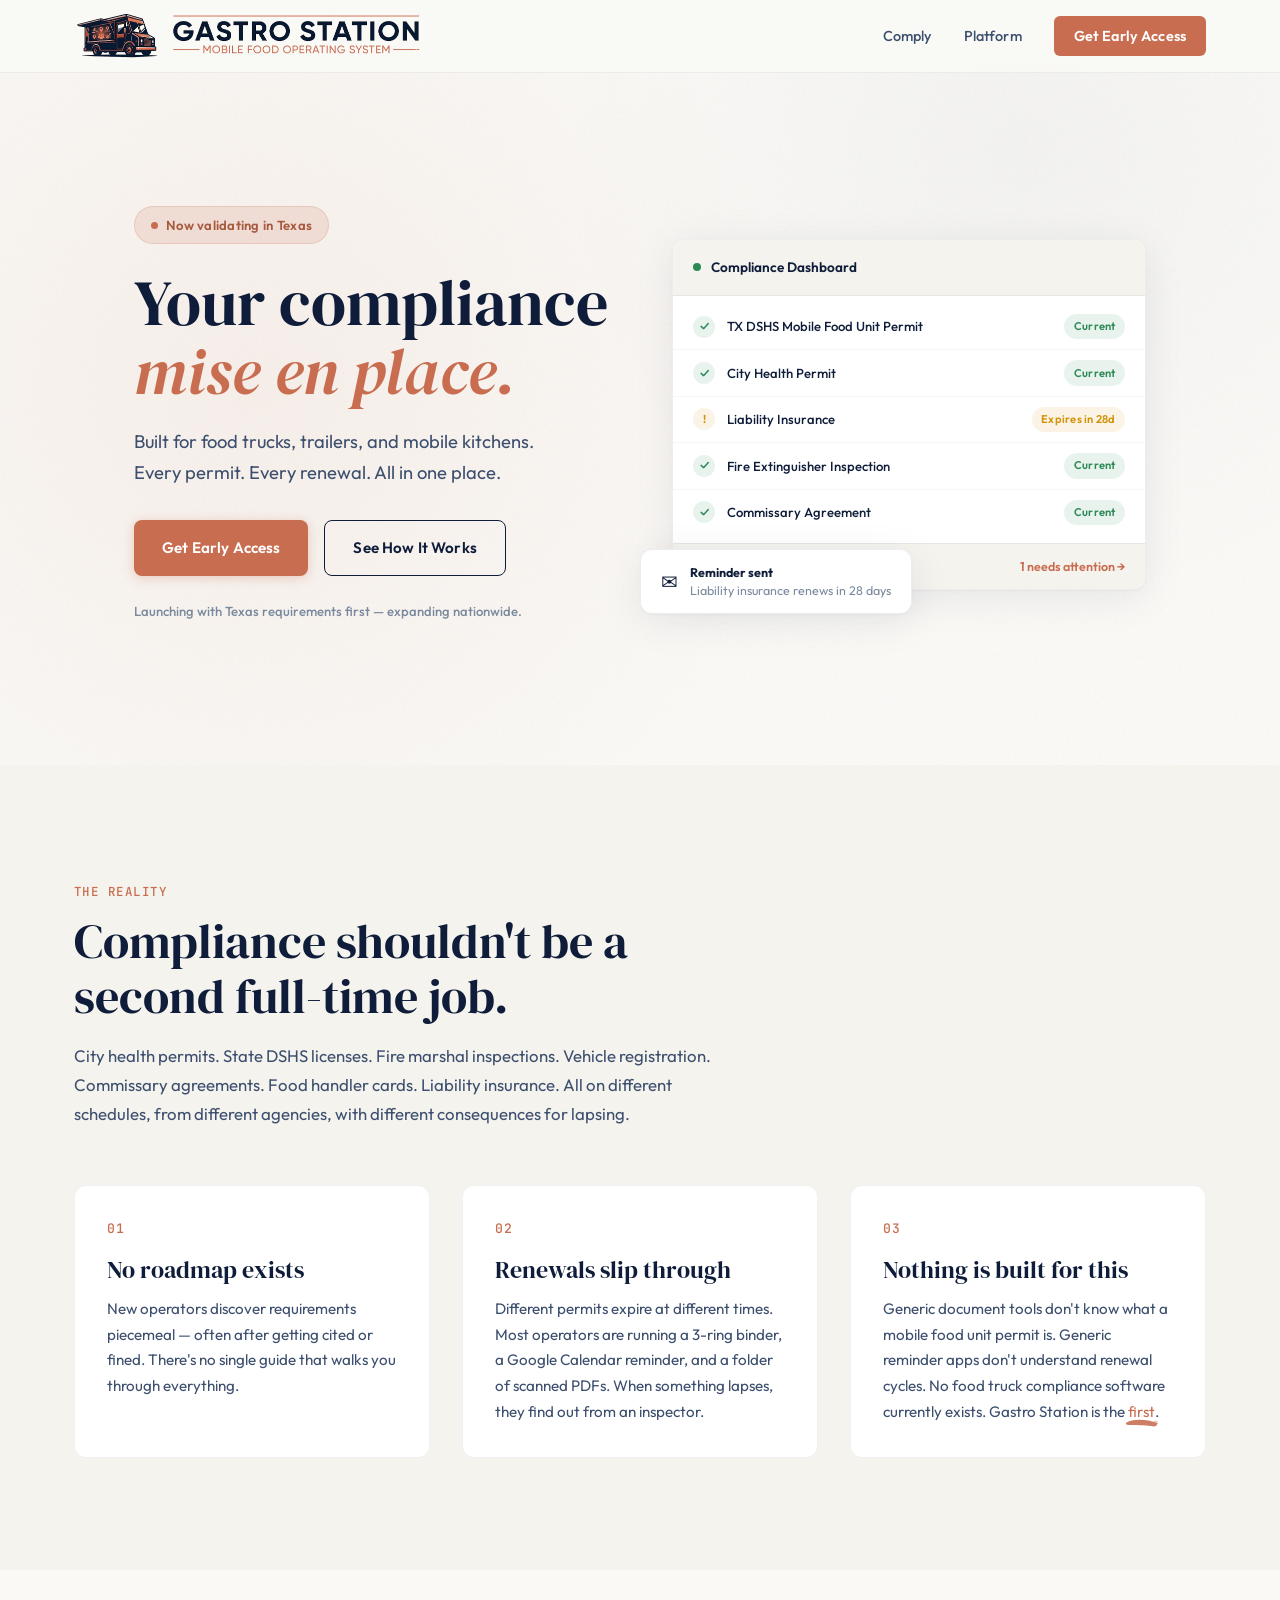
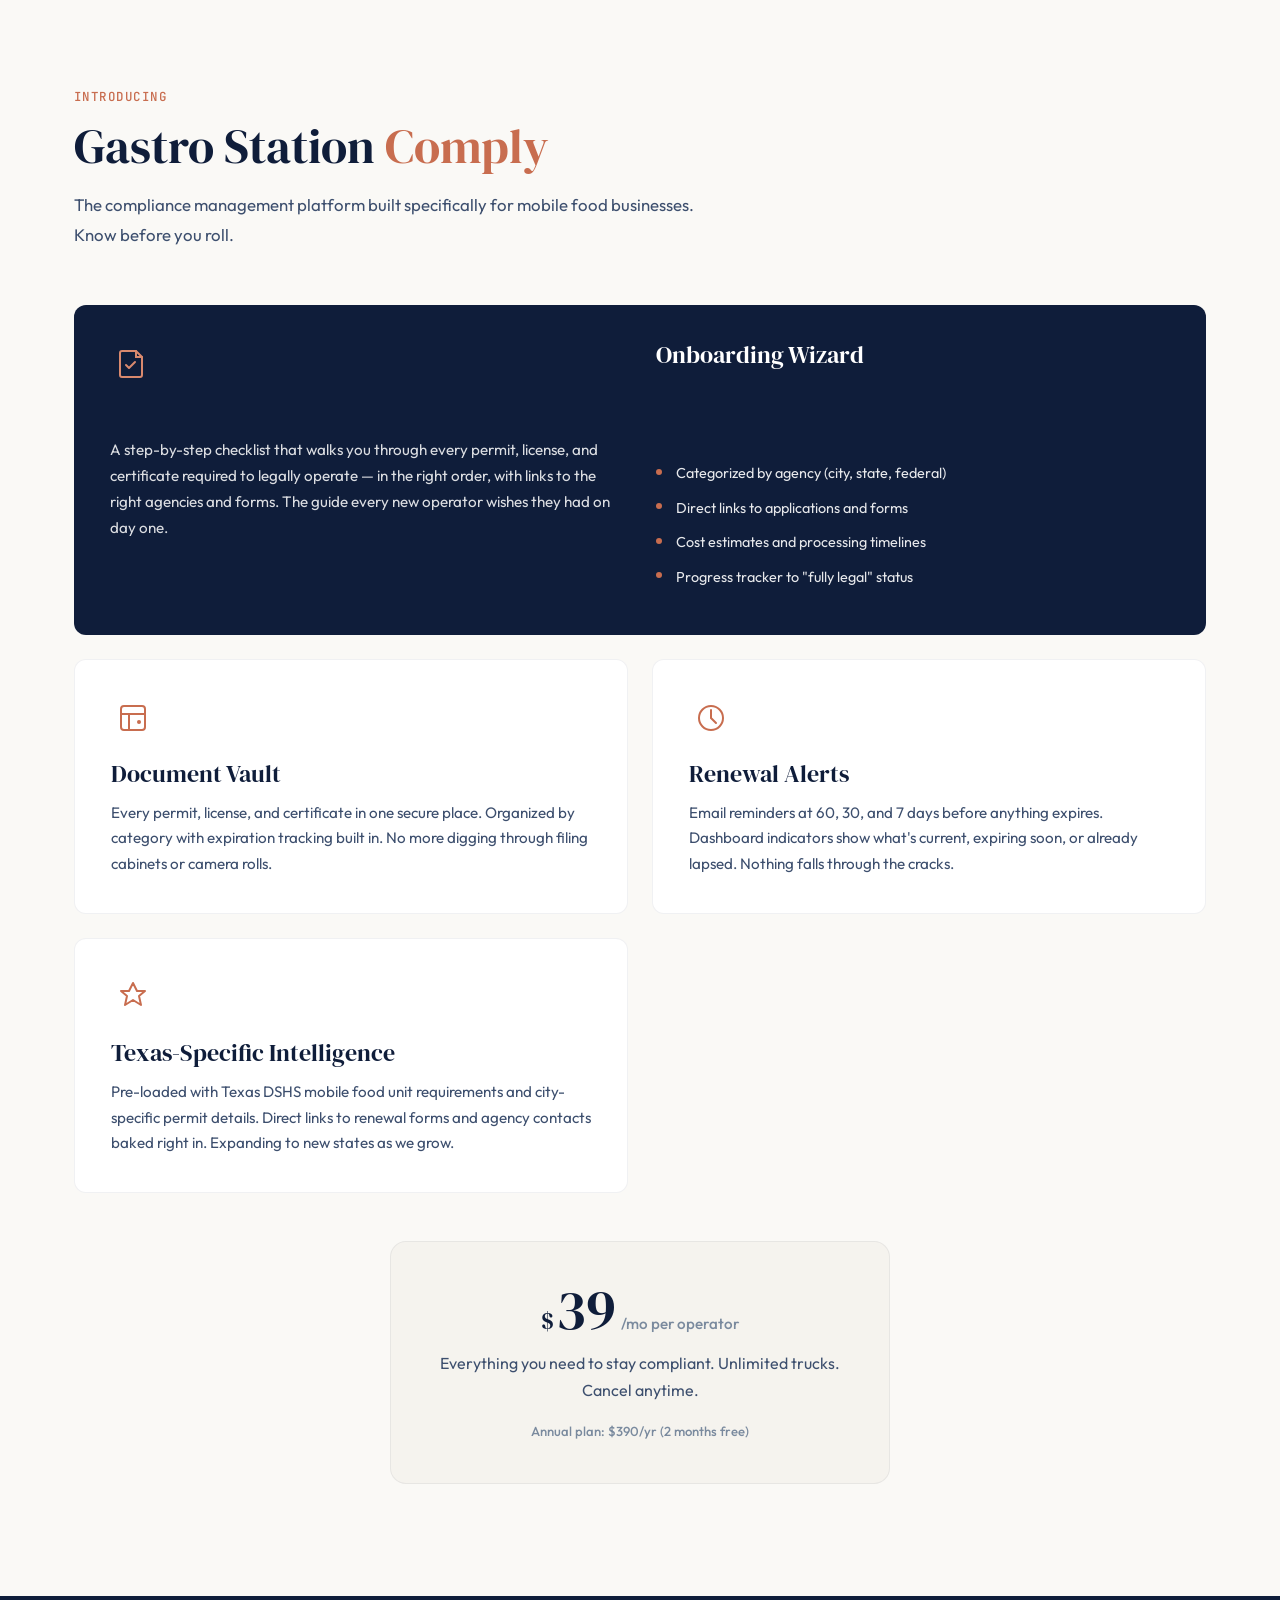
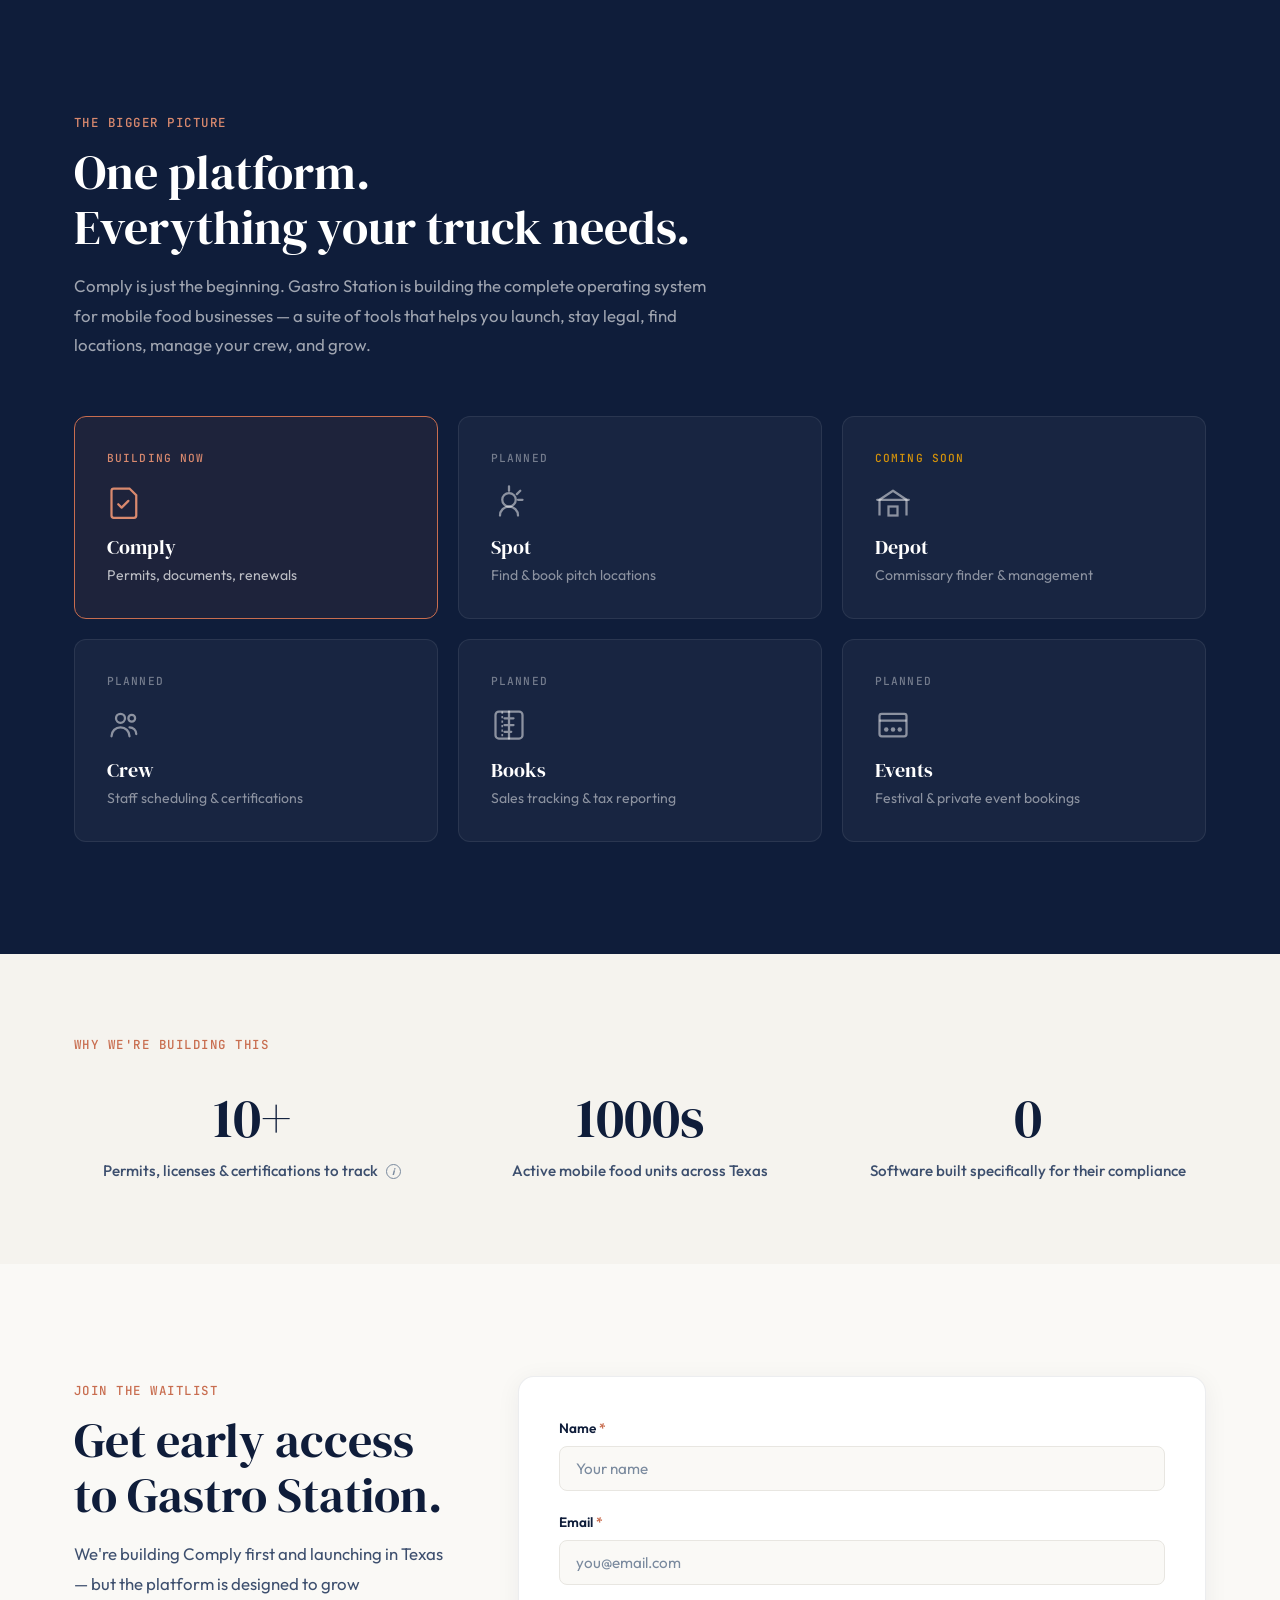
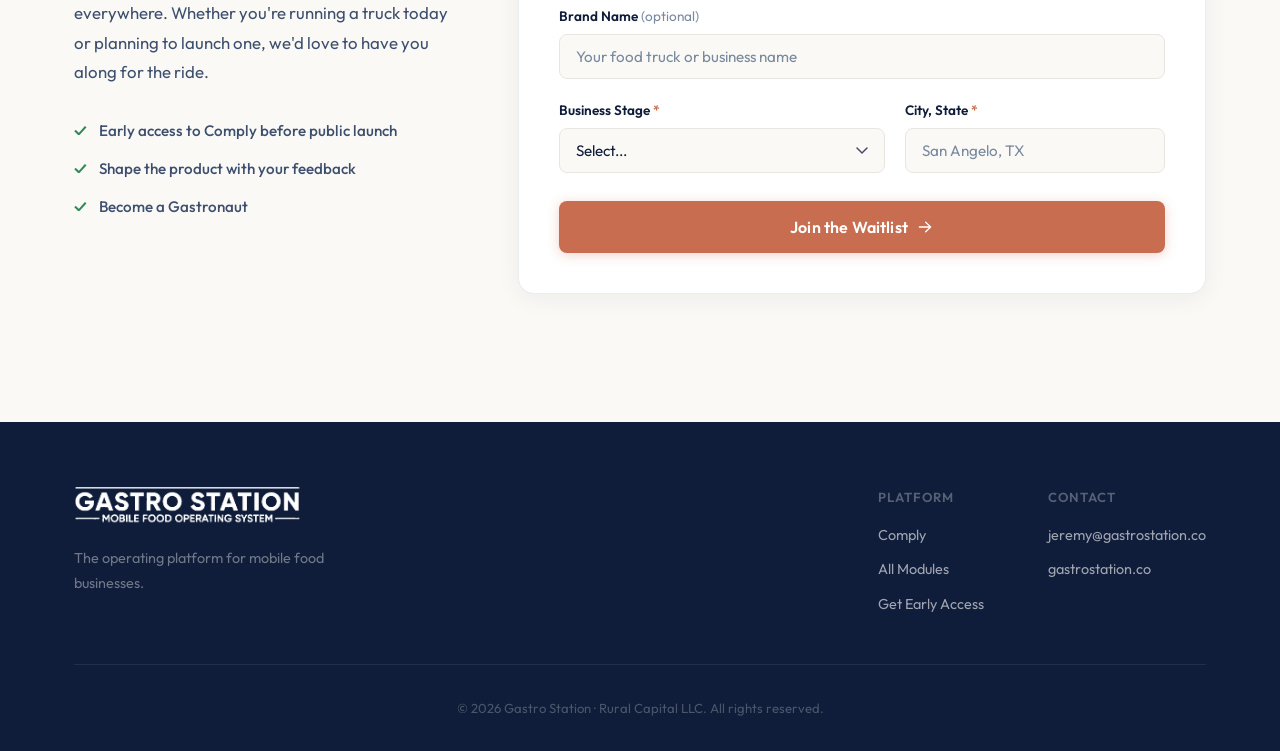
==== index.html @ 2102878a "content: Fire Extinguisher Cert → Fire Extinguisher Inspection Co-Authored-By: Claude Sonnet 4.6 <no" ====
<!DOCTYPE html>
<html lang="en">
<head>
    <meta charset="UTF-8">
    <meta name="viewport" content="width=device-width, initial-scale=1.0">

    <!-- SEO Meta Tags -->
    <title>Gastro Station — The Operating Platform for Mobile Food Businesses</title>
    <meta name="description" content="Permits, renewals, documents — all in one place. Gastro Station Comply is the compliance management platform built specifically for food trucks, trailers, and mobile kitchens. Launching in Texas.">
    <meta name="keywords" content="food truck permits, food truck compliance, mobile food unit permits, Texas food truck license, food truck business, food trailer permits, DSHS mobile food unit, food truck startup, food truck management software, commissary compliance, food truck renewal reminders, mobile food vendor, hot dog cart permits, food truck Texas, how to start a food truck in Texas, food truck permit checklist, mobile food vendor license, food truck insurance requirements, Texas DSHS food truck inspection, food truck business plan">
    <meta name="author" content="Gastro Station / Rural Capital LLC">
    <meta name="robots" content="index, follow">
    <link rel="canonical" href="https://gastrostation.co">

    <!-- Open Graph Tags -->
    <meta property="og:title" content="Gastro Station — The Operating Platform for Mobile Food Businesses">
    <meta property="og:description" content="Your compliance mise en place. Built for food trucks, trailers, and mobile kitchens. Every permit, every renewal, all in one place.">
    <meta property="og:type" content="website">
    <meta property="og:url" content="https://gastrostation.co">
    <meta property="og:image" content="https://gastrostation.co/images/og-image.png">
    <meta property="og:site_name" content="Gastro Station">
    <meta property="og:image:width" content="1200">
    <meta property="og:image:height" content="630">

    <!-- Twitter Card Tags -->
    <meta name="twitter:card" content="summary_large_image">
    <meta name="twitter:title" content="Gastro Station — The Operating Platform for Mobile Food Businesses">
    <meta name="twitter:description" content="Your compliance mise en place. Built for food trucks, trailers, and mobile kitchens.">
    <meta name="twitter:image" content="https://gastrostation.co/images/og-image.png">

    <!-- Favicon -->
    <link rel="icon" type="image/svg+xml" href="favicon.svg">

    <!-- Fonts -->
    <link rel="preconnect" href="https://fonts.googleapis.com">
    <link rel="preconnect" href="https://fonts.gstatic.com" crossorigin>
    <link href="https://fonts.googleapis.com/css2?family=DM+Serif+Display:ital@0;1&family=Outfit:wght@300;400;500;600;700&family=JetBrains+Mono:wght@400;500&display=swap" rel="stylesheet">

    <!-- Stylesheet -->
    <link rel="stylesheet" href="css/style.css">

    <!-- Structured Data -->
    <script type="application/ld+json">
    {
        "@context": "https://schema.org",
        "@type": "SoftwareApplication",
        "name": "Gastro Station Comply",
        "applicationCategory": "BusinessApplication",
        "operatingSystem": "Web",
        "description": "Compliance management platform for mobile food businesses. Track permits, store documents, get renewal reminders.",
        "url": "https://gastrostation.co",
        "author": {
            "@type": "Organization",
            "name": "Rural Capital LLC",
            "url": "https://gastrostation.co"
        },
        "offers": {
            "@type": "Offer",
            "price": "39",
            "priceCurrency": "USD",
            "priceValidUntil": "2027-01-01"
        }
    }
    </script>
</head>
<body>

    <!-- Navigation -->
    <nav class="nav" id="nav">
        <div class="container nav-container">
            <a href="#" class="nav-logo" aria-label="Gastro Station Home">
                <img src="images/logo.png" alt="Gastro Station" class="nav-logo-img">
            </a>
            <div class="nav-links">
                <a href="#comply" class="nav-link">Comply</a>
                <a href="#platform" class="nav-link">Platform</a>
                <a href="#signup" class="nav-link nav-cta">Get Early Access</a>
            </div>
            <button class="nav-toggle" aria-label="Toggle navigation" aria-expanded="false">
                <span></span>
                <span></span>
                <span></span>
            </button>
        </div>
    </nav>

    <!-- Mobile Nav Overlay -->
    <div class="mobile-nav" id="mobile-nav" role="navigation" aria-label="Mobile navigation">
        <a href="#comply" class="mobile-nav-link">Comply</a>
        <a href="#platform" class="mobile-nav-link">Platform</a>
        <a href="#signup" class="mobile-nav-link nav-cta">Get Early Access</a>
    </div>

    <!-- Hero Section -->
    <section id="hero" class="hero">
        <div class="hero-bg-pattern"></div>
        <div class="container">
            <div class="hero-content">
                <div class="hero-badge">
                    <span class="badge-dot"></span>
                    Now validating in Texas
                </div>
                <h1 class="hero-headline">
                    Your compliance<br>
                    <em>mise en place.</em>
                </h1>
                <p class="hero-sub">
                    Built for food trucks, trailers, and mobile kitchens.<br class="hide-mobile">
                    Every permit. Every renewal. All in one place.
                </p>
                <div class="hero-actions">
                    <a href="#signup" class="btn btn-primary">Get Early Access</a>
                    <a href="#comply" class="btn btn-ghost">See How It Works</a>
                </div>
                <p class="hero-note">Launching with Texas requirements first — expanding nationwide.</p>
            </div>
            <div class="hero-visual">
                <div class="hero-card hero-card-main">
                    <div class="card-header">
                        <div class="card-status card-status-good"></div>
                        <span>Compliance Dashboard</span>
                    </div>
                    <div class="card-items">
                        <div class="card-item">
                            <span class="item-check">&#10003;</span>
                            <span class="item-label">TX DSHS Mobile Food Unit Permit</span>
                            <span class="item-badge item-current">Current</span>
                        </div>
                        <div class="card-item">
                            <span class="item-check">&#10003;</span>
                            <span class="item-label">City Health Permit</span>
                            <span class="item-badge item-current">Current</span>
                        </div>
                        <div class="card-item">
                            <span class="item-check warning-icon">!</span>
                            <span class="item-label">Liability Insurance</span>
                            <span class="item-badge item-expiring">Expires in 28d</span>
                        </div>
                        <div class="card-item">
                            <span class="item-check">&#10003;</span>
                            <span class="item-label">Fire Extinguisher Inspection</span>
                            <span class="item-badge item-current">Current</span>
                        </div>
                        <div class="card-item">
                            <span class="item-check">&#10003;</span>
                            <span class="item-label">Commissary Agreement</span>
                            <span class="item-badge item-current">Current</span>
                        </div>
                    </div>
                    <div class="card-footer">
                        <span class="card-score">4/5 current</span>
                        <span class="card-action">1 needs attention &rarr;</span>
                    </div>
                </div>
                <div class="hero-card hero-card-alert">
                    <div class="alert-icon">&#9993;</div>
                    <div class="alert-content">
                        <strong>Reminder sent</strong>
                        <span>Liability insurance renews in 28 days</span>
                    </div>
                </div>
            </div>
        </div>
    </section>

    <!-- Problem Section -->
    <section id="problem" class="section problem-section">
        <div class="container">
            <div class="section-intro">
                <span class="section-label">The reality</span>
                <h2 class="section-title">Compliance shouldn't be a<br>second full-time job.</h2>
                <p class="section-desc">City health permits. State DSHS licenses. Fire marshal inspections. Vehicle registration. Commissary agreements. Food handler cards. Liability insurance. All on different schedules, from different agencies, with different consequences for lapsing.</p>
            </div>
            <div class="problem-grid">
                <div class="problem-card">
                    <div class="problem-number">01</div>
                    <h3>No roadmap exists</h3>
                    <p>New operators discover requirements piecemeal — often after getting cited or fined. There's no single guide that walks you through everything.</p>
                </div>
                <div class="problem-card">
                    <div class="problem-number">02</div>
                    <h3>Renewals slip through</h3>
                    <p>Different permits expire at different times. Most operators are running a 3-ring binder, a Google Calendar reminder, and a folder of scanned PDFs. When something lapses, they find out from an inspector.</p>
                </div>
                <div class="problem-card">
                    <div class="problem-number">03</div>
                    <h3>Nothing is built for this</h3>
                    <p>Generic document tools don't know what a mobile food unit permit is. Generic reminder apps don't understand renewal cycles. No food truck compliance software currently exists. Gastro Station is the <span class="text-brush-first">first</span>.</p>
                </div>
            </div>
        </div>
    </section>

    <!-- Comply Module Section -->
    <section id="comply" class="section comply-section">
        <div class="container">
            <div class="section-intro">
                <span class="section-label">Introducing</span>
                <h2 class="section-title">
                    Gastro Station <span class="accent">Comply</span>
                </h2>
                <p class="section-desc">The compliance management platform built specifically for mobile food businesses. Know before you roll.</p>
            </div>

            <div class="features-grid">
                <div class="feature-card feature-card-large">
                    <div class="feature-icon">
                        <svg viewBox="0 0 32 32" fill="none"><path d="M6 4h14l6 6v18a2 2 0 01-2 2H6a2 2 0 01-2-2V6a2 2 0 012-2z" stroke="currentColor" stroke-width="2"/><path d="M10 18l3 3 6-6" stroke="currentColor" stroke-width="2" stroke-linecap="round" stroke-linejoin="round"/><path d="M20 4v6h6" stroke="currentColor" stroke-width="2" stroke-linecap="round"/></svg>
                    </div>
                    <h3>Onboarding Wizard</h3>
                    <p>A step-by-step checklist that walks you through every permit, license, and certificate required to legally operate — in the right order, with links to the right agencies and forms. The guide every new operator wishes they had on day one.</p>
                    <ul class="feature-list">
                        <li>Categorized by agency (city, state, federal)</li>
                        <li>Direct links to applications and forms</li>
                        <li>Cost estimates and processing timelines</li>
                        <li>Progress tracker to "fully legal" status</li>
                    </ul>
                </div>

                <div class="feature-card">
                    <div class="feature-icon">
                        <svg viewBox="0 0 32 32" fill="none"><rect x="4" y="4" width="24" height="24" rx="3" stroke="currentColor" stroke-width="2"/><path d="M4 12h24M12 12v16" stroke="currentColor" stroke-width="2"/><circle cx="22" cy="20" r="2" fill="currentColor"/></svg>
                    </div>
                    <h3>Document Vault</h3>
                    <p>Every permit, license, and certificate in one secure place. Organized by category with expiration tracking built in. No more digging through filing cabinets or camera rolls.</p>
                </div>

                <div class="feature-card">
                    <div class="feature-icon">
                        <svg viewBox="0 0 32 32" fill="none"><circle cx="16" cy="16" r="12" stroke="currentColor" stroke-width="2"/><path d="M16 8v8l5 5" stroke="currentColor" stroke-width="2" stroke-linecap="round"/></svg>
                    </div>
                    <h3>Renewal Alerts</h3>
                    <p>Email reminders at 60, 30, and 7 days before anything expires. Dashboard indicators show what's current, expiring soon, or already lapsed. Nothing falls through the cracks.</p>
                </div>

                <div class="feature-card">
                    <div class="feature-icon">
                        <svg viewBox="0 0 32 32" fill="none"><path d="M16 2l4 8h8l-6 5 2 9-8-5-8 5 2-9-6-5h8z" stroke="currentColor" stroke-width="2" stroke-linejoin="round"/></svg>
                    </div>
                    <h3>Texas-Specific Intelligence</h3>
                    <p>Pre-loaded with Texas DSHS mobile food unit requirements and city-specific permit details. Direct links to renewal forms and agency contacts baked right in. Expanding to new states as we grow.</p>
                </div>
            </div>

            <!-- Pricing Teaser -->
            <div class="pricing-teaser">
                <div class="pricing-card">
                    <div class="pricing-amount">
                        <span class="pricing-dollar">$</span>
                        <span class="pricing-number">39</span>
                        <span class="pricing-period">/mo per operator</span>
                    </div>
                    <p class="pricing-desc">Everything you need to stay compliant. Unlimited trucks. Cancel anytime.</p>
                    <div class="pricing-details">
                        <span>Annual plan: $390/yr (2 months free)</span>
                    </div>
                </div>
            </div>
        </div>
    </section>

    <!-- Platform Vision Section -->
    <section id="platform" class="section platform-section">
        <div class="container">
            <div class="section-intro">
                <span class="section-label">The bigger picture</span>
                <h2 class="section-title">One platform.<br>Everything your truck needs.</h2>
                <p class="section-desc">Comply is just the beginning. Gastro Station is building the complete operating system for mobile food businesses — a suite of tools that helps you launch, stay legal, find locations, manage your crew, and grow.</p>
            </div>

            <div class="modules-grid">
                <div class="module-card module-active">
                    <div class="module-status">Building Now</div>
                    <div class="module-icon">
                        <svg viewBox="0 0 32 32" fill="none"><path d="M6 4h14l6 6v18a2 2 0 01-2 2H6a2 2 0 01-2-2V6a2 2 0 012-2z" stroke="currentColor" stroke-width="2"/><path d="M10 18l3 3 6-6" stroke="currentColor" stroke-width="2" stroke-linecap="round" stroke-linejoin="round"/></svg>
                    </div>
                    <h3>Comply</h3>
                    <p>Permits, documents, renewals</p>
                </div>
                <div class="module-card module-future">
                    <div class="module-status">Planned</div>
                    <div class="module-icon">
                        <svg viewBox="0 0 32 32" fill="none"><circle cx="16" cy="14" r="6" stroke="currentColor" stroke-width="2"/><path d="M8 28c0-4.4 3.6-8 8-8s8 3.6 8 8" stroke="currentColor" stroke-width="2" stroke-linecap="round"/><path d="M16 2v4M26 6l-3 3M28 14h-4" stroke="currentColor" stroke-width="2" stroke-linecap="round"/></svg>
                    </div>
                    <h3>Spot</h3>
                    <p>Find & book pitch locations</p>
                </div>
                <div class="module-card module-future">
                    <div class="module-status" data-status="coming-soon">Coming Soon</div>
                    <div class="module-icon">
                        <svg viewBox="0 0 32 32" fill="none"><path d="M4 28V14l12-8 12 8v14" stroke="currentColor" stroke-width="2" stroke-linejoin="round"/><rect x="12" y="20" width="8" height="8" stroke="currentColor" stroke-width="2"/><path d="M2 14h28" stroke="currentColor" stroke-width="2" stroke-linecap="round"/></svg>
                    </div>
                    <h3>Depot</h3>
                    <p>Commissary finder & management</p>
                </div>
                <div class="module-card module-future">
                    <div class="module-status">Planned</div>
                    <div class="module-icon">
                        <svg viewBox="0 0 32 32" fill="none"><circle cx="12" cy="10" r="4" stroke="currentColor" stroke-width="2"/><circle cx="22" cy="10" r="3" stroke="currentColor" stroke-width="2"/><path d="M4 26c0-4.4 3.6-8 8-8s8 3.6 8 8" stroke="currentColor" stroke-width="2" stroke-linecap="round"/><path d="M20 18c3.3 0 6 2.7 6 6" stroke="currentColor" stroke-width="2" stroke-linecap="round"/></svg>
                    </div>
                    <h3>Crew</h3>
                    <p>Staff scheduling & certifications</p>
                </div>
                <div class="module-card module-future">
                    <div class="module-status">Planned</div>
                    <div class="module-icon">
                        <svg viewBox="0 0 32 32" fill="none"><path d="M16 4v24M12 10h8M12 16h8M12 22h6" stroke="currentColor" stroke-width="2" stroke-linecap="round"/><rect x="4" y="4" width="24" height="24" rx="3" stroke="currentColor" stroke-width="2"/><path d="M10 4v24" stroke="currentColor" stroke-width="1.5" stroke-dasharray="2 2"/></svg>
                    </div>
                    <h3>Books</h3>
                    <p>Sales tracking & tax reporting</p>
                </div>
                <div class="module-card module-future">
                    <div class="module-status">Planned</div>
                    <div class="module-icon">
                        <svg viewBox="0 0 32 32" fill="none"><rect x="4" y="6" width="24" height="20" rx="2" stroke="currentColor" stroke-width="2"/><path d="M4 12h24" stroke="currentColor" stroke-width="2"/><circle cx="10" cy="20" r="2" fill="currentColor"/><circle cx="16" cy="20" r="2" fill="currentColor"/><circle cx="22" cy="20" r="2" fill="currentColor"/></svg>
                    </div>
                    <h3>Events</h3>
                    <p>Festival & private event bookings</p>
                </div>
            </div>
        </div>
    </section>

    <!-- Social Proof / Market Context -->
    <section class="section context-section">
        <div class="container">
            <span class="section-label" style="display: block; margin-bottom: 2rem;">Why we're building this</span>
            <div class="context-grid">
                <div class="context-stat">
                    <span class="stat-number">10+</span>
                    <span class="stat-label">
                        Permits, licenses &amp; certifications to track
                        <button class="stat-cite" aria-label="View source" type="button">
                            <span class="stat-cite-icon">i</span>
                            <span class="stat-cite-tooltip">Source: Toast, "13 Licenses and Permits Needed to Open a Food Truck" (2025) — pos.toasttab.com</span>
                        </button>
                    </span>
                </div>
                <div class="context-stat">
                    <span class="stat-number">1000s</span>
                    <span class="stat-label">Active mobile food units across Texas</span>
                </div>
                <div class="context-stat">
                    <span class="stat-number">0</span>
                    <span class="stat-label">Software built specifically for their compliance</span>
                </div>
            </div>
        </div>
    </section>

    <!-- Lead Capture Section -->
    <section id="signup" class="section signup-section">
        <div class="container">
            <div class="signup-wrapper">
                <div class="signup-content">
                    <span class="section-label">Join the waitlist</span>
                    <h2 class="section-title">Get early access<br>to Gastro Station.</h2>
                    <p class="section-desc">We're building Comply first and launching in Texas — but the platform is designed to grow everywhere. Whether you're running a truck today or planning to launch one, we'd love to have you along for the ride.</p>
                    <div class="signup-benefits">
                        <div class="signup-benefit">
                            <span>&#10003;</span> Early access to Comply before public launch
                        </div>
                        <div class="signup-benefit">
                            <span>&#10003;</span> Shape the product with your feedback
                        </div>
                        <div class="signup-benefit">
                            <span>&#10003;</span> Become a Gastronaut
                        </div>
                    </div>
                </div>
                <div class="signup-form-wrapper">
                    <form name="waitlist" method="POST" data-netlify="true" data-netlify-honeypot="bot-field" action="/success.html" class="signup-form">
                        <input type="hidden" name="form-name" value="waitlist">
                        <p class="hidden">
                            <label>Don't fill this out if you're human: <input name="bot-field"></label>
                        </p>

                        <div class="form-group">
                            <label for="name">Name <span class="required">*</span></label>
                            <input type="text" id="name" name="name" required placeholder="Your name">
                        </div>

                        <div class="form-group">
                            <label for="email">Email <span class="required">*</span></label>
                            <input type="email" id="email" name="email" required placeholder="you@email.com">
                        </div>

                        <div class="form-group">
                            <label for="brand">Brand Name <span class="optional">(optional)</span></label>
                            <input type="text" id="brand" name="brand" placeholder="Your food truck or business name">
                        </div>

                        <div class="form-row">
                            <div class="form-group">
                                <label for="stage">Business Stage <span class="required">*</span></label>
                                <select id="stage" name="stage" required>
                                    <option value="">Select...</option>
                                    <option value="running">Currently running a mobile food business</option>
                                    <option value="getting-ready">Getting ready to launch</option>
                                    <option value="planning">Planning to launch</option>
                                    <option value="exploring">Just exploring the idea</option>
                                </select>
                            </div>

                            <div class="form-group">
                                <label for="location">City, State <span class="required">*</span></label>
                                <input type="text" id="location" name="location" required placeholder="San Angelo, TX">
                            </div>
                        </div>

                        <button type="submit" class="btn btn-primary btn-submit">
                            Join the Waitlist
                            <svg viewBox="0 0 20 20" fill="currentColor" class="btn-arrow"><path fill-rule="evenodd" d="M3 10a.75.75 0 01.75-.75h10.638L10.23 5.29a.75.75 0 111.04-1.08l5.5 5.25a.75.75 0 010 1.08l-5.5 5.25a.75.75 0 11-1.04-1.08l4.158-3.96H3.75A.75.75 0 013 10z"/></svg>
                        </button>
                    </form>
                </div>
            </div>
        </div>
    </section>

    <!-- Footer -->
    <footer class="footer">
        <div class="container">
            <div class="footer-content">
                <div class="footer-brand">
                    <div class="footer-logo">
                        <img src="images/logo-footer.png" alt="Gastro Station" class="footer-logo-img">
                    </div>
                    <p class="footer-tagline">The operating platform for mobile food businesses.</p>
                </div>
                <div class="footer-links">
                    <div class="footer-col">
                        <h4>Platform</h4>
                        <a href="#comply">Comply</a>
                        <a href="#platform">All Modules</a>
                        <a href="#signup">Get Early Access</a>
                    </div>
                    <div class="footer-col">
                        <h4>Contact</h4>
                        <a href="mailto:jeremy@gastrostation.co">jeremy@gastrostation.co</a>
                        <a href="https://gastrostation.co">gastrostation.co</a>
                    </div>
                </div>
            </div>
            <div class="footer-bottom">
                <p>&copy; 2026 Gastro Station &middot; Rural Capital LLC. All rights reserved.</p>
            </div>
        </div>
    </footer>

    <script src="js/main.js"></script>
</body>
</html>
---- css/style.css ----
/* ============================================
   GASTRO STATION — Landing Page Styles
   Aesthetic: Editorial warmth + industrial clarity
   ============================================ */

/* --- CSS Variables --- */
:root {
    /* Core palette — navy + terra cotta (logo-matched) */
    --charcoal: #0f1d3a;
    --charcoal-light: #1e2d4d;
    --slate: #3d4f6e;
    --warm-gray: #7a8a9e;
    --light-gray: #e8e6e1;
    --cream: #f5f3ee;
    --off-white: #faf9f6;
    --white: #ffffff;

    /* Accent — terra cotta from logo */
    --coral: #c86d4f;
    --coral-dark: #a85a3f;
    --coral-light: #d9896e;
    --coral-glow: rgba(200, 109, 79, 0.15);
    --coral-subtle: rgba(200, 109, 79, 0.08);

    /* Functional */
    --green: #2d8a56;
    --green-bg: rgba(45, 138, 86, 0.1);
    --amber: #d4920a;
    --amber-bg: rgba(212, 146, 10, 0.1);
    --red: #c23a3a;
    --red-bg: rgba(194, 58, 58, 0.1);

    /* Backgrounds */
    --bg-primary: var(--off-white);
    --bg-section: var(--cream);
    --bg-dark: var(--charcoal);
    --bg-card: var(--white);

    /* Typography */
    --font-display: 'DM Serif Display', Georgia, serif;
    --font-body: 'Outfit', -apple-system, sans-serif;
    --font-mono: 'JetBrains Mono', monospace;

    /* Spacing */
    --section-padding: 7rem 0;
    --container-width: 1180px;

    /* Motion */
    --ease-out: cubic-bezier(0.16, 1, 0.3, 1);
    --ease-spring: cubic-bezier(0.34, 1.56, 0.64, 1);
}

/* --- Reset & Base --- */
*, *::before, *::after {
    box-sizing: border-box;
    margin: 0;
    padding: 0;
}

html {
    scroll-behavior: smooth;
    -webkit-font-smoothing: antialiased;
    -moz-osx-font-smoothing: grayscale;
}

body {
    font-family: var(--font-body);
    font-weight: 400;
    font-size: 1rem;
    line-height: 1.7;
    color: var(--charcoal);
    background: var(--bg-primary);
    overflow-x: hidden;
}

.container {
    max-width: var(--container-width);
    margin: 0 auto;
    padding: 0 1.5rem;
}

img { max-width: 100%; height: auto; }
a { color: inherit; text-decoration: none; }
.hidden { display: none !important; }
.hide-mobile { display: inline; }
.sr-only {
    position: absolute;
    width: 1px;
    height: 1px;
    padding: 0;
    margin: -1px;
    overflow: hidden;
    clip: rect(0, 0, 0, 0);
    white-space: nowrap;
    border: 0;
}

/* Paintbrush underline — used on "first" in problem section */
.text-brush-first {
    position: relative;
    white-space: nowrap;
    color: var(--coral);
}

.text-brush-first::after {
    content: '';
    position: absolute;
    left: -3px;
    right: -3px;
    bottom: -7px;
    height: 14px;
    background-image: url("data:image/svg+xml,%3Csvg xmlns='http://www.w3.org/2000/svg' viewBox='0 0 120 14' preserveAspectRatio='none'%3E%3Cpath d='M3,9 C20,5.5 55,5 85,6.5 C100,7.5 112,8 118,9.5 C116,12 108,13 95,12 C72,11 38,11.5 12,11 C7,10.5 3,10.5 3,9 Z' fill='%23c86d4f' opacity='0.88'/%3E%3Cpath d='M108,7.5 C113,7 117,8 119,9.5' stroke='%23c86d4f' stroke-width='1.5' fill='none' stroke-linecap='round' opacity='0.45'/%3E%3C/svg%3E");
    background-repeat: no-repeat;
    background-size: 100% 100%;
    pointer-events: none;
}

/* --- Typography --- */
h1, h2, h3 {
    font-family: var(--font-display);
    font-weight: 400;
    line-height: 1.15;
}

h2 { font-size: clamp(2rem, 5vw, 3rem); }
h3 { font-size: clamp(1.25rem, 2.5vw, 1.5rem); }

/* --- Buttons --- */
.btn {
    display: inline-flex;
    align-items: center;
    gap: 0.5rem;
    padding: 0.875rem 1.75rem;
    font-family: var(--font-body);
    font-size: 0.95rem;
    font-weight: 600;
    border-radius: 8px;
    border: none;
    cursor: pointer;
    transition: all 0.3s var(--ease-out);
    text-decoration: none;
    letter-spacing: 0.01em;
}

.btn-primary {
    background: var(--coral);
    color: var(--white);
    box-shadow: 0 2px 12px rgba(200, 109, 79, 0.3);
}

.btn-primary:hover {
    background: var(--coral-dark);
    box-shadow: 0 4px 20px rgba(200, 109, 79, 0.4);
    transform: translateY(-1px);
}

.btn-ghost {
    background: transparent;
    color: var(--charcoal);
    border: 1.5px solid var(--charcoal);
}

.btn-ghost:hover {
    background: var(--charcoal);
    color: var(--white);
}

.btn-arrow {
    width: 18px;
    height: 18px;
    transition: transform 0.3s var(--ease-out);
}

.btn:hover .btn-arrow {
    transform: translateX(3px);
}

/* --- Navigation --- */
.nav {
    position: fixed;
    top: 0;
    left: 0;
    right: 0;
    z-index: 100;
    background: rgba(250, 249, 246, 0.85);
    backdrop-filter: blur(20px);
    -webkit-backdrop-filter: blur(20px);
    border-bottom: 1px solid rgba(15, 29, 58, 0.06);
    transition: all 0.3s var(--ease-out);
}

.nav.scrolled {
    box-shadow: 0 1px 20px rgba(15, 29, 58, 0.08);
}

.nav-container {
    display: flex;
    align-items: center;
    justify-content: space-between;
    height: 72px;
}

.nav-logo {
    display: flex;
    align-items: center;
    text-decoration: none;
}

.nav-logo-img {
    height: 44px;
    width: auto;
}

.nav-links {
    display: flex;
    align-items: center;
    gap: 2rem;
}

.nav-link {
    font-size: 0.9rem;
    font-weight: 500;
    color: var(--slate);
    transition: color 0.2s;
    letter-spacing: 0.01em;
}

.nav-link:hover {
    color: var(--charcoal);
}

.nav-link.nav-cta {
    background: var(--coral);
    color: var(--white);
    padding: 0.5rem 1.25rem;
    border-radius: 6px;
    font-weight: 600;
}

.nav-link.nav-cta:hover {
    background: var(--coral-dark);
}

/* Mobile nav toggle */
.nav-toggle {
    display: none;
    flex-direction: column;
    gap: 5px;
    background: none;
    border: none;
    cursor: pointer;
    padding: 4px;
}

.nav-toggle span {
    display: block;
    width: 24px;
    height: 2px;
    background: var(--charcoal);
    border-radius: 2px;
    transition: all 0.3s var(--ease-out);
}

.nav-toggle.active span:nth-child(1) {
    transform: rotate(45deg) translate(5px, 5px);
}
.nav-toggle.active span:nth-child(2) {
    opacity: 0;
}
.nav-toggle.active span:nth-child(3) {
    transform: rotate(-45deg) translate(5px, -5px);
}

.mobile-nav {
    position: fixed;
    top: 72px;
    left: 0;
    right: 0;
    background: var(--off-white);
    padding: 1.5rem;
    display: none;
    flex-direction: column;
    gap: 1rem;
    z-index: 99;
    border-bottom: 1px solid rgba(15, 29, 58, 0.08);
    box-shadow: 0 8px 30px rgba(15, 29, 58, 0.1);
}

.mobile-nav.active {
    display: flex;
}

.mobile-nav-link {
    font-size: 1.1rem;
    font-weight: 500;
    color: var(--charcoal);
    padding: 0.75rem 0;
    border-bottom: 1px solid var(--light-gray);
}

.mobile-nav-link.nav-cta {
    background: var(--coral);
    color: var(--white);
    border: none;
    padding: 0.875rem 1.5rem;
    border-radius: 8px;
    text-align: center;
    margin-top: 0.5rem;
}

/* --- Hero Section --- */
.hero {
    padding: 10rem 0 6rem;
    position: relative;
    overflow: hidden;
    min-height: 85vh;
    display: flex;
    align-items: center;
}

.hero-bg-pattern {
    position: absolute;
    inset: 0;
    background-image:
        radial-gradient(circle at 20% 50%, var(--coral-subtle) 0%, transparent 50%),
        radial-gradient(circle at 80% 20%, rgba(15, 29, 58, 0.03) 0%, transparent 40%);
    pointer-events: none;
}

/* Subtle grain overlay */
.hero::before {
    content: '';
    position: absolute;
    inset: 0;
    background: url("data:image/svg+xml,%3Csvg viewBox='0 0 256 256' xmlns='http://www.w3.org/2000/svg'%3E%3Cfilter id='n'%3E%3CfeTurbulence type='fractalNoise' baseFrequency='0.85' numOctaves='4' stitchTiles='stitch'/%3E%3C/filter%3E%3Crect width='100%25' height='100%25' filter='url(%23n)' opacity='0.03'/%3E%3C/svg%3E");
    pointer-events: none;
    z-index: 0;
}

.hero > .container {
    position: relative;
    z-index: 1;
    display: grid;
    grid-template-columns: 1fr 1fr;
    gap: 4rem;
    align-items: center;
}

.hero-badge {
    display: inline-flex;
    align-items: center;
    gap: 0.5rem;
    padding: 0.4rem 1rem;
    background: var(--coral-glow);
    border: 1px solid rgba(200, 109, 79, 0.2);
    border-radius: 100px;
    font-size: 0.82rem;
    font-weight: 600;
    color: var(--coral-dark);
    margin-bottom: 1.5rem;
    letter-spacing: 0.02em;
}

.badge-dot {
    width: 7px;
    height: 7px;
    background: var(--coral);
    border-radius: 50%;
    animation: pulse-dot 2s ease-in-out infinite;
}

@keyframes pulse-dot {
    0%, 100% { opacity: 1; }
    50% { opacity: 0.4; }
}

.hero-headline {
    font-size: clamp(2.75rem, 6vw, 4rem);
    line-height: 1.08;
    color: var(--charcoal);
    margin-bottom: 1.25rem;
}

.hero-headline em {
    color: var(--coral);
    font-style: italic;
}

.hero-sub {
    font-size: 1.15rem;
    color: var(--slate);
    line-height: 1.7;
    margin-bottom: 2rem;
    max-width: 480px;
}

.hero-actions {
    display: flex;
    gap: 1rem;
    margin-bottom: 1.5rem;
    flex-wrap: wrap;
}

.hero-note {
    font-size: 0.82rem;
    color: var(--warm-gray);
    font-weight: 500;
}

/* Hero dashboard mockup */
.hero-visual {
    position: relative;
}

.hero-card {
    background: var(--white);
    border-radius: 12px;
    border: 1px solid rgba(15, 29, 58, 0.08);
    box-shadow:
        0 1px 3px rgba(15, 29, 58, 0.04),
        0 8px 40px rgba(15, 29, 58, 0.08);
    overflow: hidden;
    animation: card-float 0.8s var(--ease-out) both;
}

.hero-card-main {
    animation-delay: 0.2s;
}

@keyframes card-float {
    from {
        opacity: 0;
        transform: translateY(20px);
    }
    to {
        opacity: 1;
        transform: translateY(0);
    }
}

.card-header {
    display: flex;
    align-items: center;
    gap: 0.6rem;
    padding: 1rem 1.25rem;
    background: var(--cream);
    font-size: 0.85rem;
    font-weight: 600;
    color: var(--charcoal);
    border-bottom: 1px solid rgba(15, 29, 58, 0.06);
}

.card-status {
    width: 8px;
    height: 8px;
    border-radius: 50%;
}

.card-status-good {
    background: var(--green);
}

.card-items {
    padding: 0.5rem 0;
}

.card-item {
    display: flex;
    align-items: center;
    gap: 0.75rem;
    padding: 0.625rem 1.25rem;
    font-size: 0.82rem;
    border-bottom: 1px solid rgba(15, 29, 58, 0.04);
}

.card-item:last-child {
    border-bottom: none;
}

.item-check {
    width: 22px;
    height: 22px;
    display: flex;
    align-items: center;
    justify-content: center;
    background: var(--green-bg);
    color: var(--green);
    border-radius: 50%;
    font-size: 0.7rem;
    font-weight: 700;
    flex-shrink: 0;
}

.item-check.warning-icon {
    background: var(--amber-bg);
    color: var(--amber);
}

.item-label {
    flex: 1;
    font-weight: 500;
    color: var(--charcoal);
}

.item-badge {
    font-size: 0.7rem;
    font-weight: 600;
    padding: 0.2rem 0.6rem;
    border-radius: 100px;
    letter-spacing: 0.02em;
}

.item-current {
    background: var(--green-bg);
    color: var(--green);
}

.item-expiring {
    background: var(--amber-bg);
    color: var(--amber);
}

.card-footer {
    display: flex;
    justify-content: space-between;
    align-items: center;
    padding: 0.75rem 1.25rem;
    background: var(--cream);
    font-size: 0.78rem;
    border-top: 1px solid rgba(15, 29, 58, 0.06);
}

.card-score {
    font-weight: 600;
    color: var(--green);
}

.card-action {
    font-weight: 600;
    color: var(--coral);
}

.hero-card-alert {
    position: absolute;
    bottom: -1.5rem;
    left: -2rem;
    display: flex;
    align-items: center;
    gap: 0.75rem;
    padding: 0.875rem 1.25rem;
    animation-delay: 0.6s;
    max-width: 300px;
}

.alert-icon {
    font-size: 1.25rem;
    flex-shrink: 0;
}

.alert-content {
    display: flex;
    flex-direction: column;
    font-size: 0.78rem;
    line-height: 1.4;
}

.alert-content strong {
    color: var(--charcoal);
}

.alert-content span {
    color: var(--warm-gray);
}

/* --- Sections --- */
.section {
    padding: var(--section-padding);
}

.section-intro {
    max-width: 640px;
    margin-bottom: 3.5rem;
}

.section-label {
    display: inline-block;
    font-family: var(--font-mono);
    font-size: 0.78rem;
    font-weight: 500;
    text-transform: uppercase;
    letter-spacing: 0.12em;
    color: var(--coral);
    margin-bottom: 0.75rem;
}

.section-title {
    margin-bottom: 1rem;
    color: var(--charcoal);
}

.accent {
    color: var(--coral);
}

.section-desc {
    font-size: 1.05rem;
    color: var(--slate);
    line-height: 1.75;
}

/* --- Problem Section --- */
.problem-section {
    background: var(--bg-section);
}

.problem-grid {
    display: grid;
    grid-template-columns: repeat(3, 1fr);
    gap: 2rem;
}

.problem-card {
    padding: 2rem;
    background: var(--white);
    border-radius: 12px;
    border: 1px solid rgba(15, 29, 58, 0.06);
}

.problem-number {
    font-family: var(--font-mono);
    font-size: 0.82rem;
    font-weight: 500;
    color: var(--coral);
    margin-bottom: 1rem;
    letter-spacing: 0.05em;
}

.problem-card h3 {
    margin-bottom: 0.75rem;
}

.problem-card p {
    font-size: 0.95rem;
    color: var(--slate);
    line-height: 1.7;
}

/* --- Comply Features --- */
.comply-section {
    background: var(--bg-primary);
}

.features-grid {
    display: grid;
    grid-template-columns: repeat(2, 1fr);
    gap: 1.5rem;
}

.feature-card {
    padding: 2.25rem;
    background: var(--white);
    border-radius: 12px;
    border: 1px solid rgba(15, 29, 58, 0.06);
    transition: all 0.3s var(--ease-out);
}

.feature-card:hover {
    border-color: rgba(200, 109, 79, 0.15);
    box-shadow: 0 4px 24px rgba(15, 29, 58, 0.06);
}

.feature-card-large {
    grid-column: 1 / -1;
    display: grid;
    grid-template-columns: 1fr 1fr;
    gap: 2rem;
    background: var(--charcoal);
    color: var(--off-white);
    border: none;
}

.feature-card-large:hover {
    border-color: transparent;
    box-shadow: 0 8px 40px rgba(15, 29, 58, 0.2);
}

.feature-card-large h3 {
    color: var(--white);
}

.feature-card-large p {
    color: var(--white);
}

.feature-icon {
    width: 44px;
    height: 44px;
    display: flex;
    align-items: center;
    justify-content: center;
    margin-bottom: 1.25rem;
    color: var(--coral);
}

.feature-icon svg {
    width: 32px;
    height: 32px;
}

.feature-card h3 {
    margin-bottom: 0.75rem;
}

.feature-card p {
    font-size: 0.95rem;
    color: var(--slate);
    line-height: 1.7;
}

.feature-card.feature-card-large p {
    color: rgba(255, 255, 255, 0.85);
}

.feature-card-large .feature-icon {
    color: var(--coral-light);
}

.feature-list {
    list-style: none;
    padding: 0;
    margin-top: 1.5rem;
}

.feature-list li {
    position: relative;
    padding-left: 1.25rem;
    margin-bottom: 0.625rem;
    font-size: 0.9rem;
    color: rgba(255, 255, 255, 0.9);
}

.feature-list li::before {
    content: '';
    position: absolute;
    left: 0;
    top: 0.55em;
    width: 6px;
    height: 6px;
    background: var(--coral);
    border-radius: 50%;
}

/* --- Pricing Teaser --- */
.pricing-teaser {
    margin-top: 3rem;
    display: flex;
    justify-content: center;
}

.pricing-card {
    text-align: center;
    padding: 2.5rem 3rem;
    background: var(--cream);
    border-radius: 16px;
    border: 1px solid rgba(15, 29, 58, 0.06);
    max-width: 500px;
    width: 100%;
}

.pricing-amount {
    display: flex;
    align-items: baseline;
    justify-content: center;
    gap: 0.1rem;
    margin-bottom: 0.5rem;
}

.pricing-dollar {
    font-family: var(--font-display);
    font-size: 1.5rem;
    color: var(--charcoal);
}

.pricing-number {
    font-family: var(--font-display);
    font-size: 3.5rem;
    line-height: 1;
    color: var(--charcoal);
}

.pricing-period {
    font-size: 0.95rem;
    color: var(--warm-gray);
    font-weight: 500;
    margin-left: 0.25rem;
}

.pricing-desc {
    font-size: 1rem;
    color: var(--slate);
    margin-bottom: 1rem;
}

.pricing-details {
    display: flex;
    align-items: center;
    justify-content: center;
    gap: 0.75rem;
    font-size: 0.82rem;
    color: var(--warm-gray);
    font-weight: 500;
    flex-wrap: wrap;
}

.pricing-divider {
    color: var(--light-gray);
}

/* --- Platform Section --- */
.platform-section {
    background: var(--bg-dark);
    color: var(--off-white);
}

.platform-section .section-label {
    color: var(--coral-light);
}

.platform-section .section-title {
    color: var(--white);
}

.platform-section .section-desc {
    color: rgba(255, 255, 255, 0.6);
}

.modules-grid {
    display: grid;
    grid-template-columns: repeat(3, 1fr);
    gap: 1.25rem;
}

.module-card {
    padding: 2rem;
    border-radius: 12px;
    border: 1px solid rgba(255, 255, 255, 0.08);
    background: rgba(255, 255, 255, 0.04);
    transition: all 0.3s var(--ease-out);
    position: relative;
    overflow: hidden;
}

.module-card:hover {
    border-color: rgba(255, 255, 255, 0.12);
    background: rgba(255, 255, 255, 0.06);
}

.module-active {
    border-color: var(--coral);
    background: rgba(200, 109, 79, 0.08);
}

.module-active:hover {
    background: rgba(200, 109, 79, 0.12);
    border-color: var(--coral);
}

.module-status {
    font-family: var(--font-mono);
    font-size: 0.7rem;
    font-weight: 500;
    text-transform: uppercase;
    letter-spacing: 0.1em;
    color: rgba(255, 255, 255, 0.4);
    margin-bottom: 1rem;
}

.module-active .module-status {
    color: var(--coral-light);
}

.module-status:has(+ .module-icon + h3 + p) {
    /* fallback — overridden below for Coming Soon */
}

.module-future .module-status {
    color: rgba(255, 255, 255, 0.4);
}

/* "Coming Soon" badge — amber to sit between Planned and active */
.module-future .module-status[data-status="coming-soon"] {
    color: var(--amber);
}

.module-icon {
    width: 36px;
    height: 36px;
    margin-bottom: 1rem;
    color: rgba(255, 255, 255, 0.5);
}

.module-active .module-icon {
    color: var(--coral-light);
}

.module-icon svg {
    width: 100%;
    height: 100%;
}

.module-card h3 {
    font-size: 1.25rem;
    color: var(--white);
    margin-bottom: 0.375rem;
}

.module-card p {
    font-size: 0.88rem;
    color: rgba(255, 255, 255, 0.5);
    line-height: 1.5;
}

.module-active p {
    color: rgba(255, 255, 255, 0.7);
}

/* --- Context / Stats --- */
.context-section {
    padding: 5rem 0;
    background: var(--cream);
}

.context-grid {
    display: grid;
    grid-template-columns: repeat(3, 1fr);
    gap: 2rem;
    text-align: center;
}

.stat-number {
    display: block;
    font-family: var(--font-display);
    font-size: clamp(2.5rem, 5vw, 3.5rem);
    color: var(--charcoal);
    line-height: 1.1;
    margin-bottom: 0.5rem;
}

.stat-label {
    font-size: 0.95rem;
    color: var(--slate);
    font-weight: 500;
}

.stat-cite {
    display: inline-flex;
    align-items: center;
    justify-content: center;
    position: relative;
    width: 15px;
    height: 15px;
    border-radius: 50%;
    background: transparent;
    border: 1.5px solid var(--warm-gray);
    color: var(--warm-gray);
    cursor: pointer;
    padding: 0;
    margin-left: 5px;
    vertical-align: middle;
    transition: border-color 0.2s, color 0.2s;
}

.stat-cite:hover {
    border-color: var(--coral);
    color: var(--coral);
}

.stat-cite-icon {
    font-family: var(--font-body);
    font-size: 0.6rem;
    font-weight: 700;
    font-style: italic;
    line-height: 1;
    pointer-events: none;
}

.stat-cite-tooltip {
    display: none;
    position: absolute;
    bottom: calc(100% + 8px);
    left: 50%;
    transform: translateX(-50%);
    background: var(--charcoal);
    color: rgba(255, 255, 255, 0.88);
    font-family: var(--font-body);
    font-size: 0.75rem;
    font-weight: 400;
    line-height: 1.5;
    white-space: normal;
    width: 240px;
    padding: 0.6rem 0.75rem;
    border-radius: 6px;
    box-shadow: 0 4px 16px rgba(15, 29, 58, 0.2);
    text-align: left;
    pointer-events: none;
    z-index: 100;
}

.stat-cite-tooltip::after {
    content: '';
    position: absolute;
    top: 100%;
    left: 50%;
    transform: translateX(-50%);
    border: 5px solid transparent;
    border-top-color: var(--charcoal);
}

.stat-cite:hover .stat-cite-tooltip,
.stat-cite:focus .stat-cite-tooltip {
    display: block;
}

/* --- Signup Section --- */
.signup-section {
    background: var(--bg-primary);
    padding: 7rem 0 8rem;
}

.signup-wrapper {
    display: grid;
    grid-template-columns: 1fr 1fr;
    gap: 4rem;
    align-items: start;
}

.signup-content .section-title {
    margin-bottom: 1rem;
}

.signup-benefits {
    margin-top: 2rem;
    display: flex;
    flex-direction: column;
    gap: 0.75rem;
}

.signup-benefit {
    display: flex;
    align-items: center;
    gap: 0.75rem;
    font-size: 0.95rem;
    color: var(--slate);
    font-weight: 500;
}

.signup-benefit span {
    color: var(--green);
    font-weight: 700;
}

/* Form Styles */
.signup-form-wrapper {
    background: var(--white);
    border-radius: 16px;
    border: 1px solid rgba(15, 29, 58, 0.08);
    box-shadow: 0 4px 24px rgba(15, 29, 58, 0.06);
    padding: 2.5rem;
}

.signup-form {
    display: flex;
    flex-direction: column;
    gap: 1.25rem;
}

.form-group {
    display: flex;
    flex-direction: column;
    gap: 0.375rem;
    flex: 1;
}

.form-row {
    display: grid;
    grid-template-columns: 1fr 1fr;
    gap: 1.25rem;
}

label {
    font-size: 0.85rem;
    font-weight: 600;
    color: var(--charcoal);
}

.required {
    color: var(--coral);
}

.optional {
    color: var(--warm-gray);
    font-weight: 400;
}

input[type="text"],
input[type="email"],
select {
    padding: 0.75rem 1rem;
    font-family: var(--font-body);
    font-size: 0.95rem;
    border: 1.5px solid var(--light-gray);
    border-radius: 8px;
    background: var(--off-white);
    color: var(--charcoal);
    transition: all 0.2s;
    -webkit-appearance: none;
    appearance: none;
}

select {
    background-image: url("data:image/svg+xml,%3Csvg xmlns='http://www.w3.org/2000/svg' width='12' height='8' viewBox='0 0 12 8'%3E%3Cpath d='M1 1l5 5 5-5' stroke='%234a4a6a' stroke-width='1.5' fill='none' stroke-linecap='round'/%3E%3C/svg%3E");
    background-repeat: no-repeat;
    background-position: right 1rem center;
    padding-right: 2.5rem;
}

input:focus,
select:focus {
    outline: none;
    border-color: var(--coral);
    box-shadow: 0 0 0 3px var(--coral-glow);
    background: var(--white);
}

input::placeholder {
    color: var(--warm-gray);
}

.btn-submit {
    width: 100%;
    justify-content: center;
    padding: 1rem;
    font-size: 1rem;
    margin-top: 0.5rem;
}

/* --- Footer --- */
.footer {
    background: var(--charcoal);
    color: rgba(255, 255, 255, 0.6);
    padding: 4rem 0 2rem;
}

.footer-content {
    display: flex;
    justify-content: space-between;
    padding-bottom: 3rem;
    border-bottom: 1px solid rgba(255, 255, 255, 0.08);
}

.footer-logo {
    margin-bottom: 0.75rem;
}

.footer-logo-img {
    height: 40px;
    width: auto;
}

.footer-tagline {
    font-size: 0.9rem;
    color: rgba(255, 255, 255, 0.4);
    max-width: 280px;
}

.footer-links {
    display: flex;
    gap: 4rem;
}

.footer-col {
    display: flex;
    flex-direction: column;
    gap: 0.625rem;
}

.footer-col h4 {
    font-family: var(--font-body);
    font-size: 0.82rem;
    font-weight: 600;
    text-transform: uppercase;
    letter-spacing: 0.08em;
    color: rgba(255, 255, 255, 0.3);
    margin-bottom: 0.25rem;
}

.footer-col a {
    font-size: 0.9rem;
    color: rgba(255, 255, 255, 0.6);
    transition: color 0.2s;
}

.footer-col a:hover {
    color: var(--white);
}

.footer-bottom {
    padding-top: 2rem;
    text-align: center;
}

.footer-bottom p {
    font-size: 0.82rem;
    color: rgba(255, 255, 255, 0.25);
}

/* --- Scroll Reveal Animations --- */
.reveal {
    opacity: 0;
    transform: translateY(24px);
    transition: all 0.7s var(--ease-out);
}

.reveal.visible {
    opacity: 1;
    transform: translateY(0);
}

/* --- Responsive --- */
@media (max-width: 1024px) {
    .hero > .container {
        grid-template-columns: 1fr;
        gap: 3rem;
    }

    .hero-visual {
        max-width: 480px;
    }

    .features-grid {
        grid-template-columns: 1fr;
    }

    .feature-card-large {
        grid-template-columns: 1fr;
    }

    .modules-grid {
        grid-template-columns: repeat(2, 1fr);
    }
}

@media (max-width: 768px) {
    :root {
        --section-padding: 5rem 0;
    }

    .nav-links { display: none; }
    .nav-toggle { display: flex; }

    .hero {
        padding: 8rem 0 4rem;
        min-height: auto;
    }

    .hero-headline {
        font-size: clamp(2.25rem, 8vw, 3rem);
    }

    .hide-mobile { display: none; }

    .hero-card-alert {
        position: relative;
        bottom: auto;
        left: auto;
        margin-top: 1rem;
    }

    .problem-grid {
        grid-template-columns: 1fr;
    }

    .modules-grid {
        grid-template-columns: 1fr;
    }

    .context-grid {
        grid-template-columns: 1fr;
        gap: 2.5rem;
    }

    .signup-wrapper {
        grid-template-columns: 1fr;
        gap: 2.5rem;
    }

    .form-row {
        grid-template-columns: 1fr;
    }

    .footer-content {
        flex-direction: column;
        gap: 2.5rem;
    }

    .footer-links {
        gap: 2rem;
    }

    .pricing-card {
        padding: 2rem 1.5rem;
    }

    .pricing-details {
        flex-direction: column;
        gap: 0.25rem;
    }

    .pricing-divider {
        display: none;
    }
}

@media (max-width: 480px) {
    .hero-actions {
        flex-direction: column;
    }

    .hero-actions .btn {
        text-align: center;
        justify-content: center;
    }
}
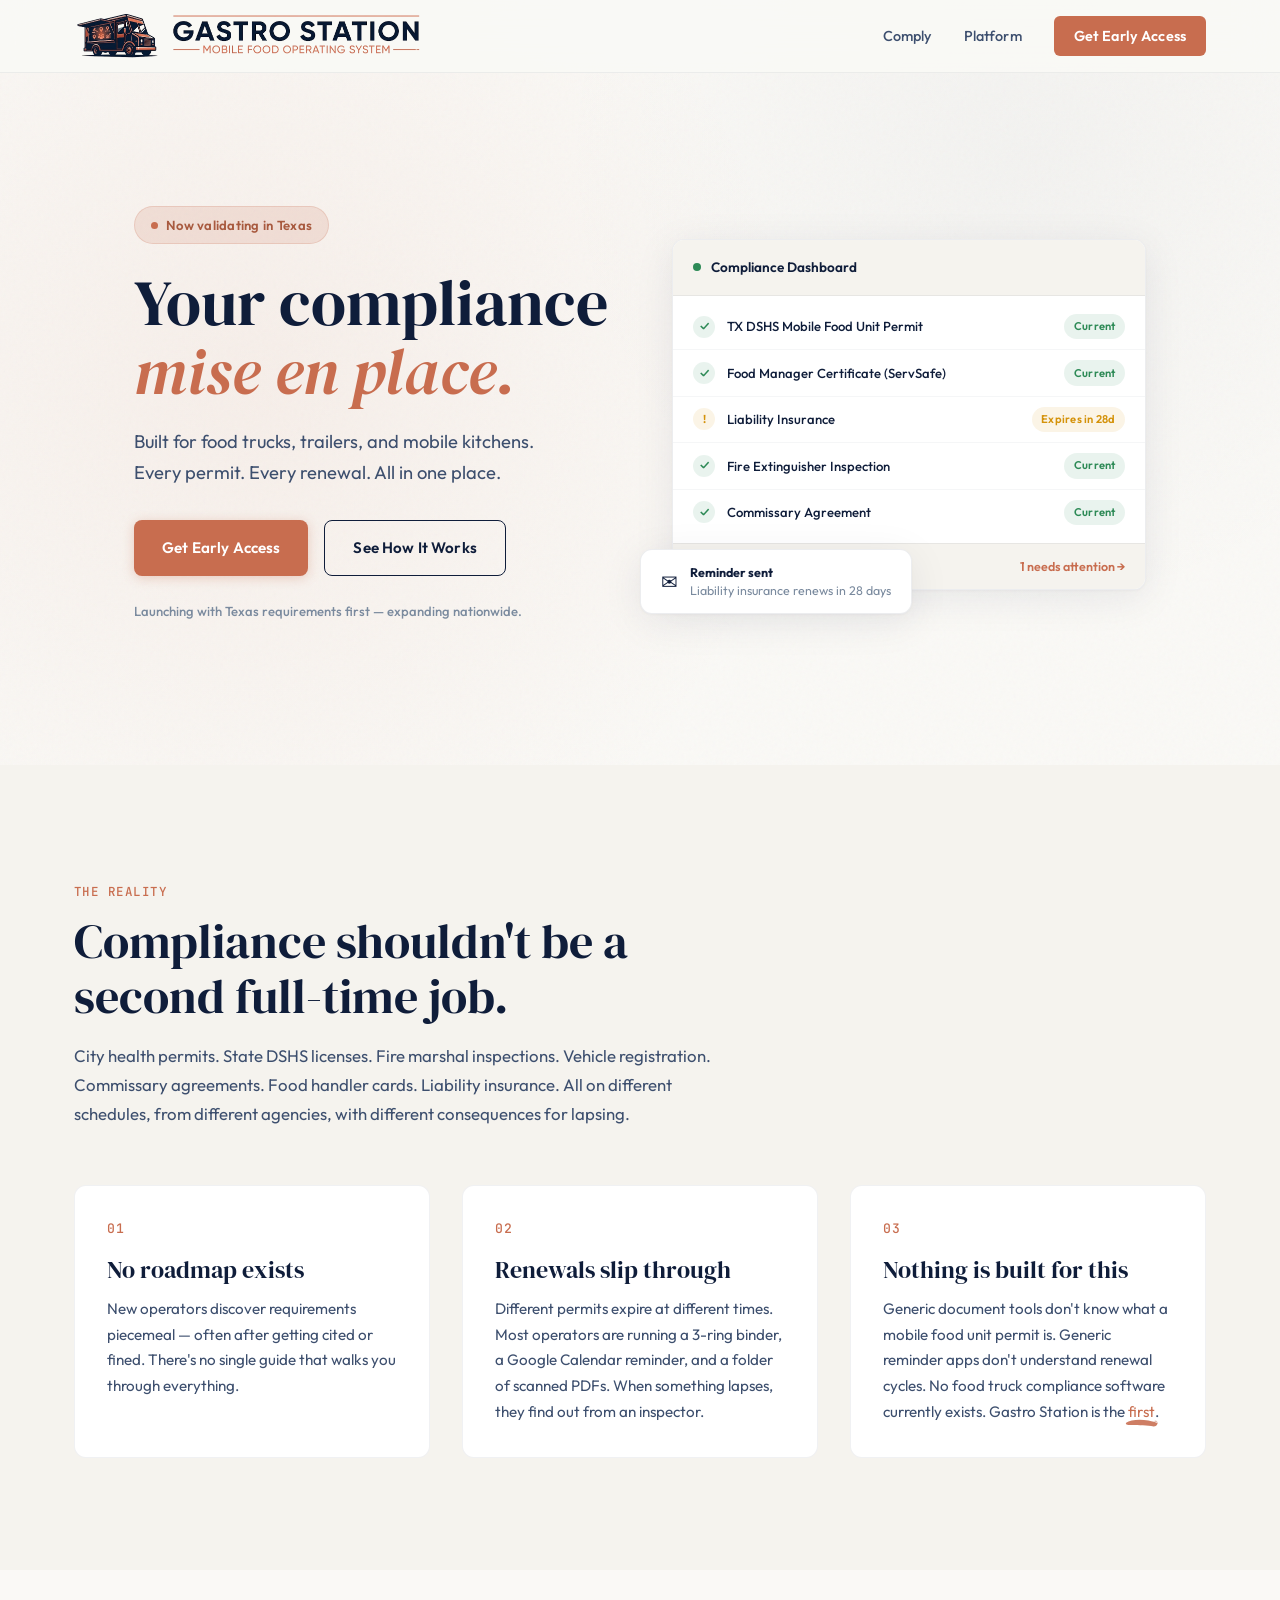
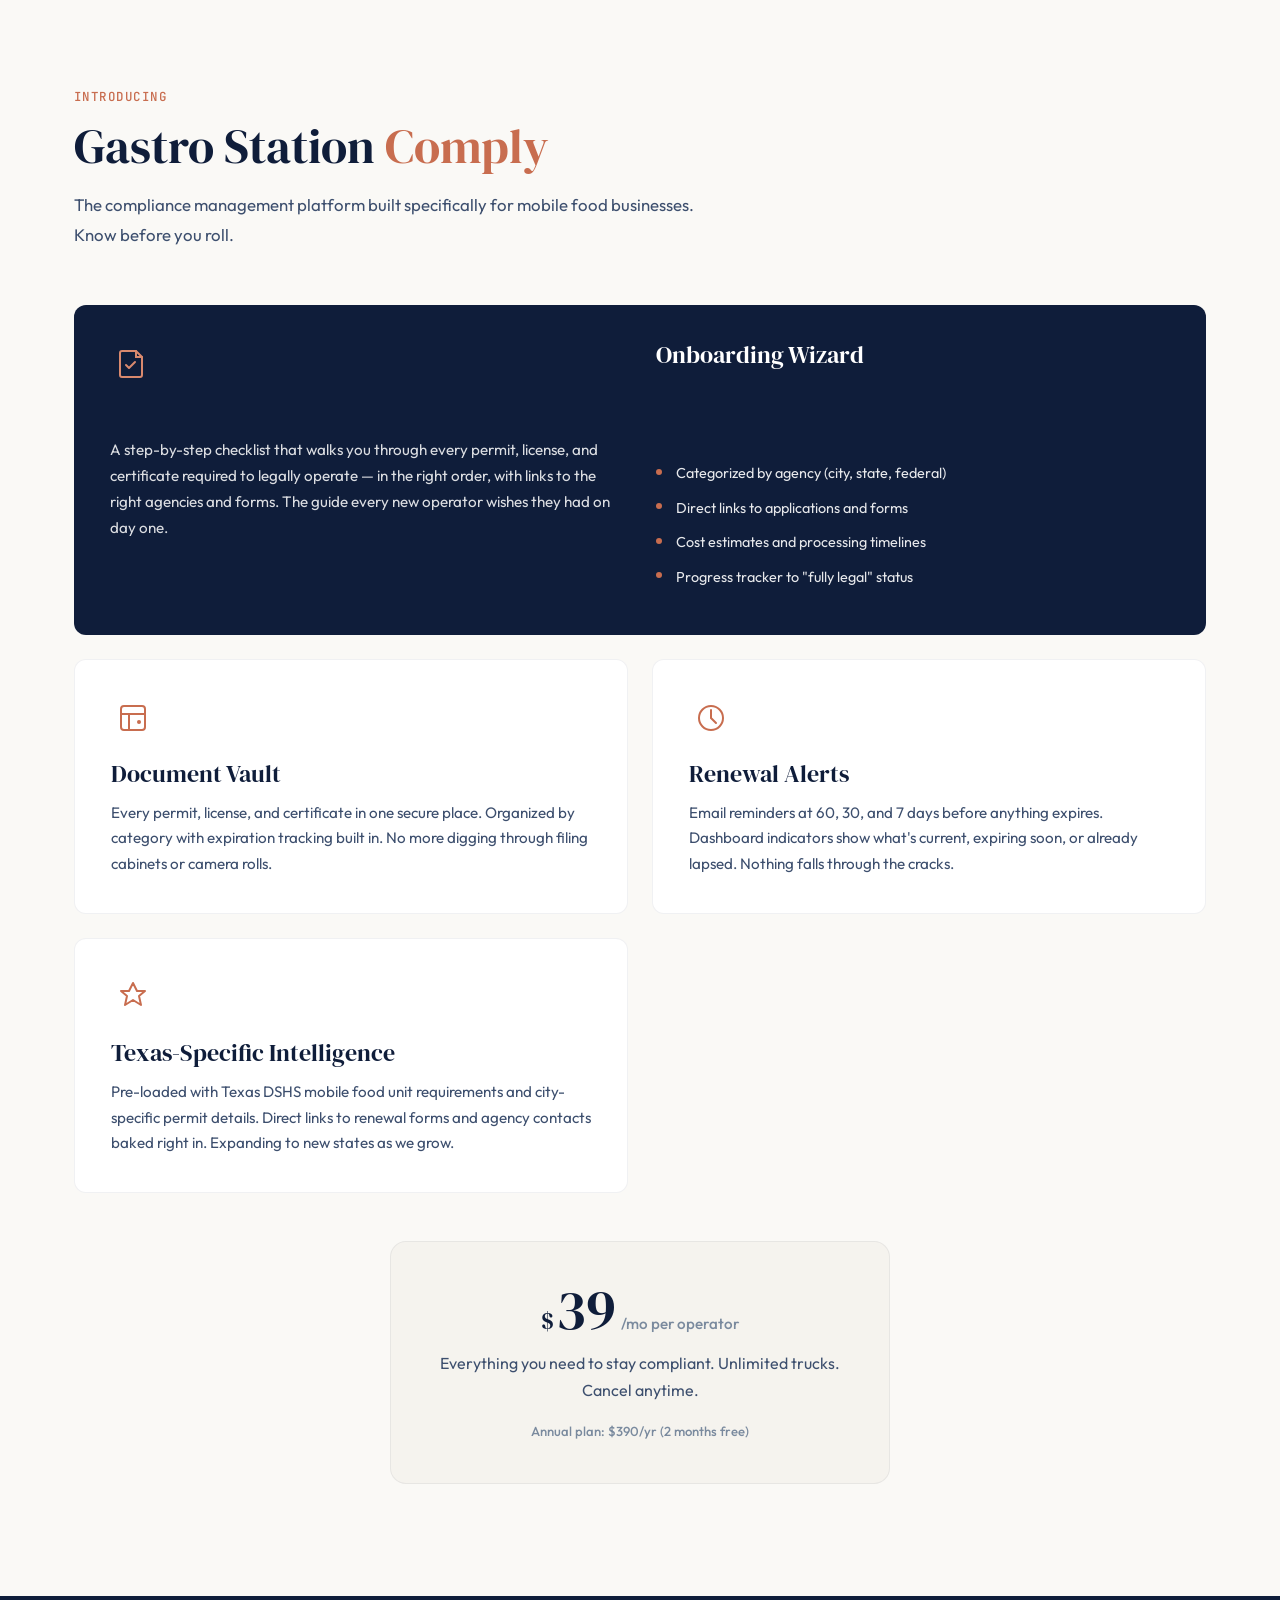
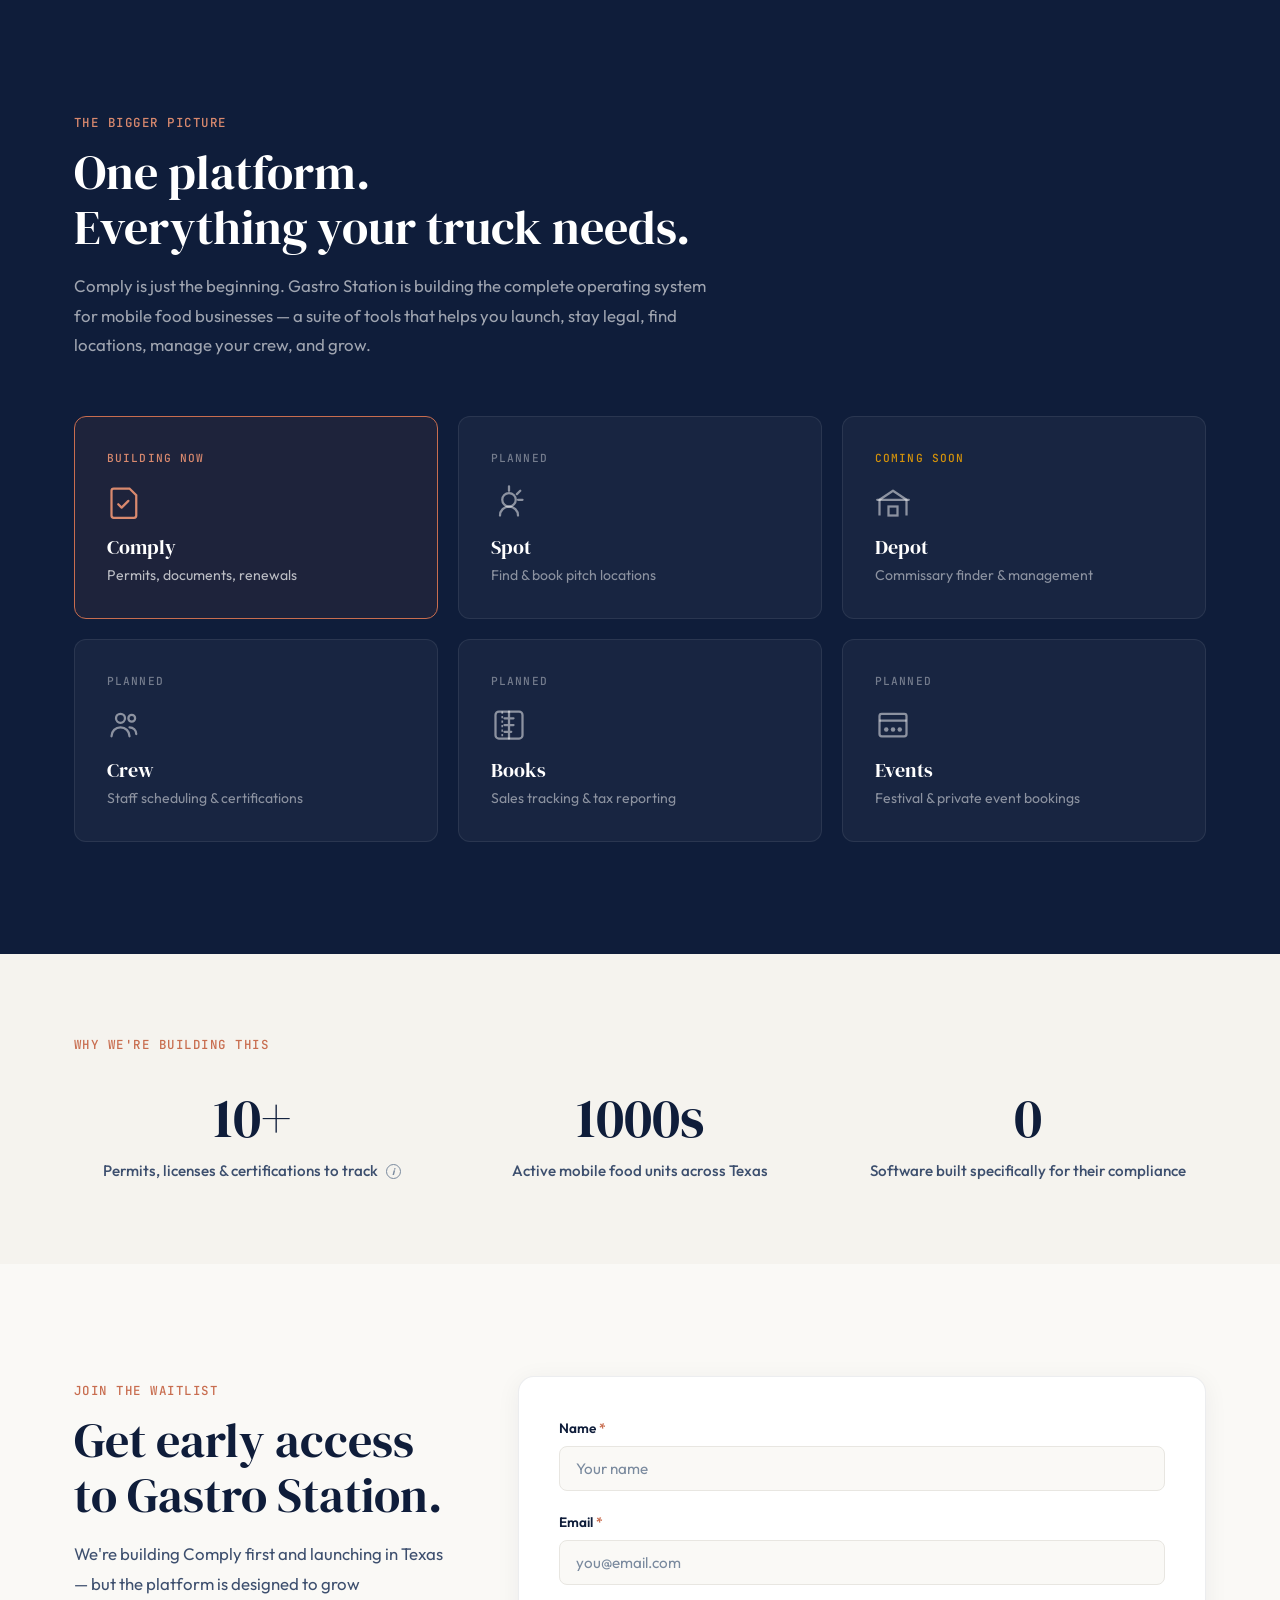
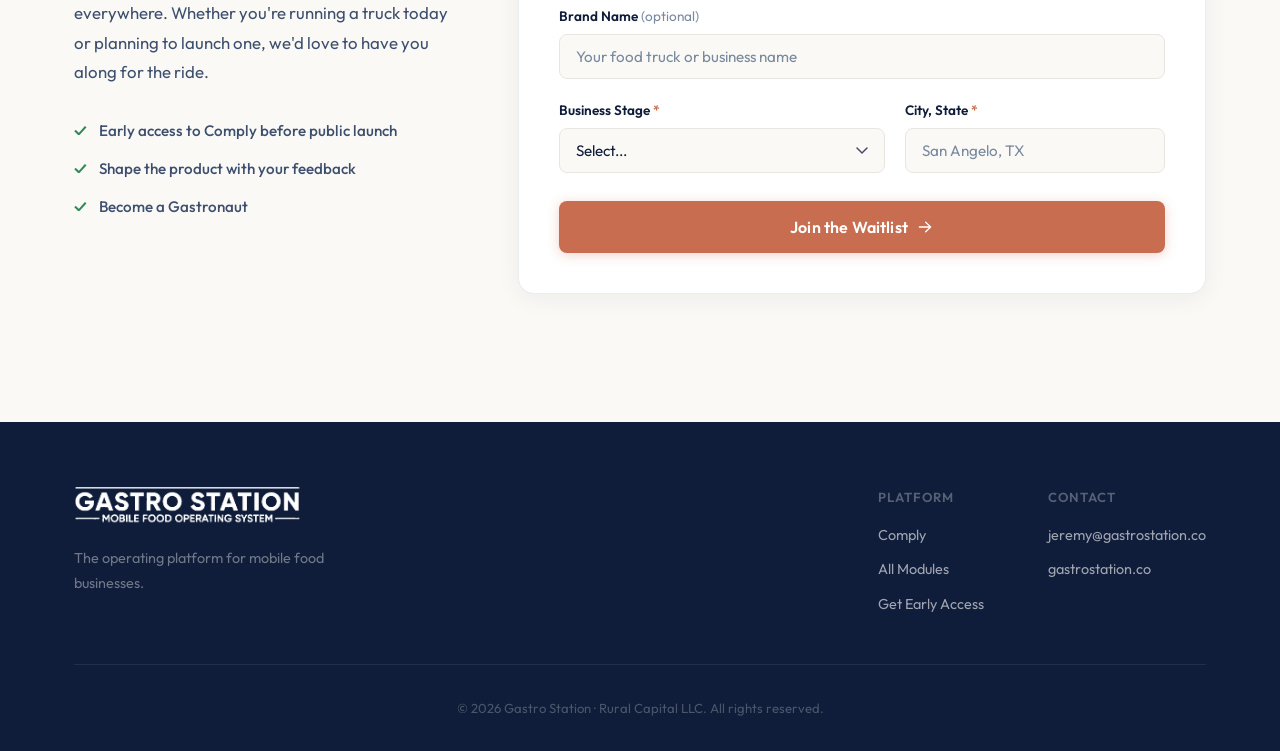
==== commit ee4e51e2: "content: replace City Health Permit with Food Manager Certificate (ServSafe) City-level health permi" ====
--- a/index.html
+++ b/index.html
@@ -128,7 +128,7 @@
                         </div>
                         <div class="card-item">
                             <span class="item-check">&#10003;</span>
-                            <span class="item-label">City Health Permit</span>
+                            <span class="item-label">Food Manager Certificate (ServSafe)</span>
                             <span class="item-badge item-current">Current</span>
                         </div>
                         <div class="card-item">
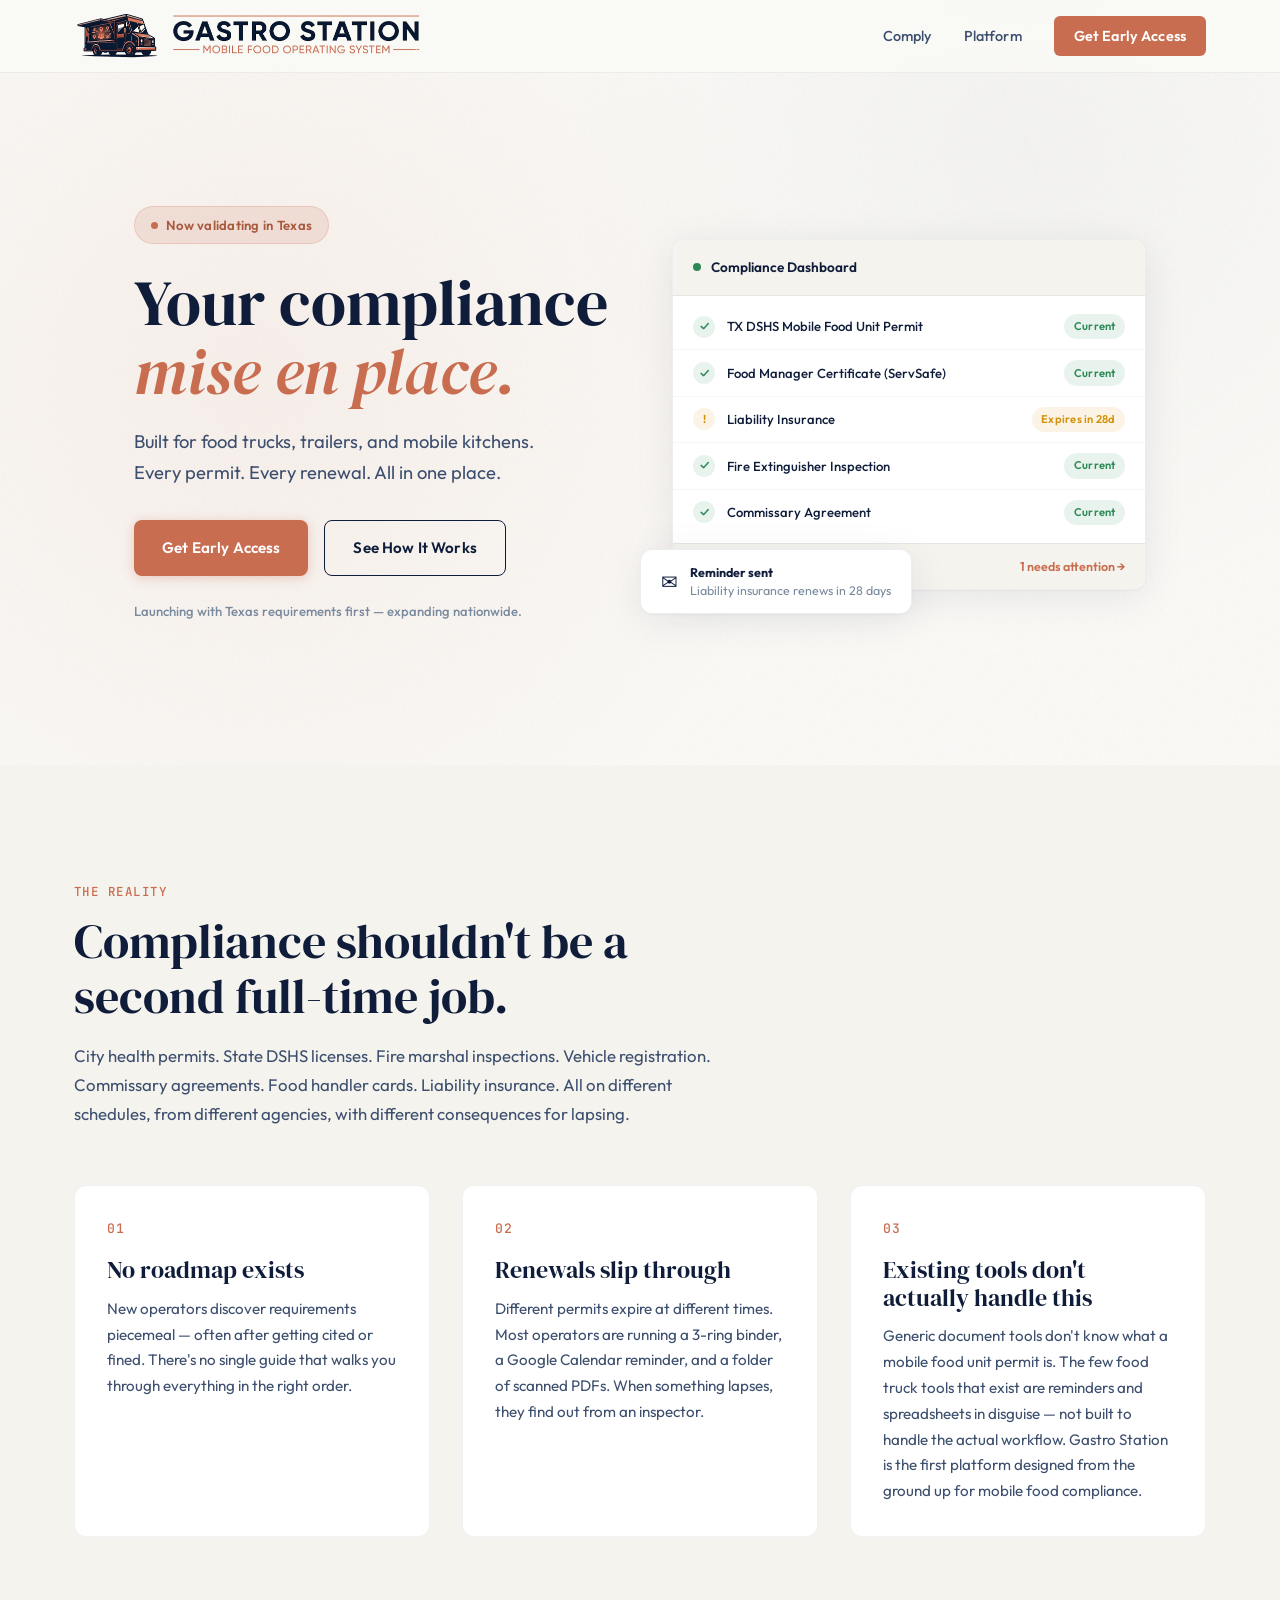
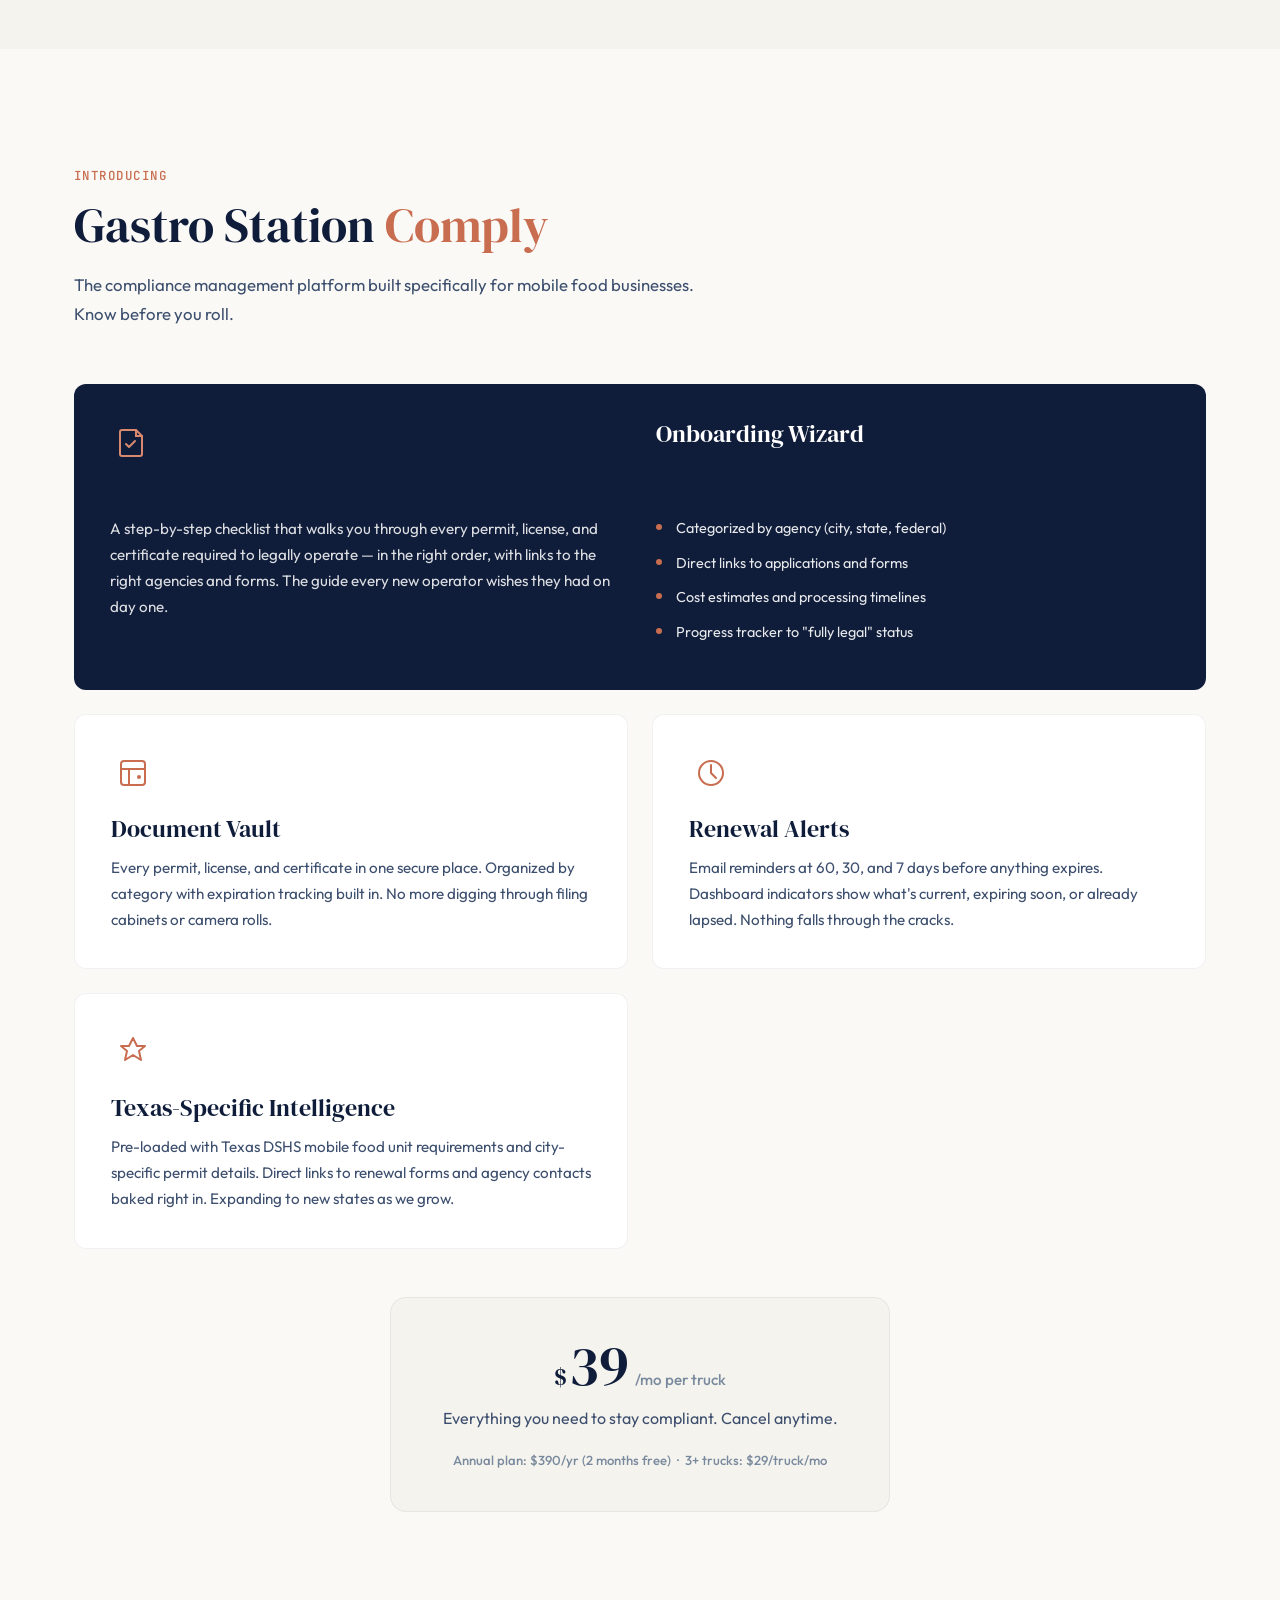
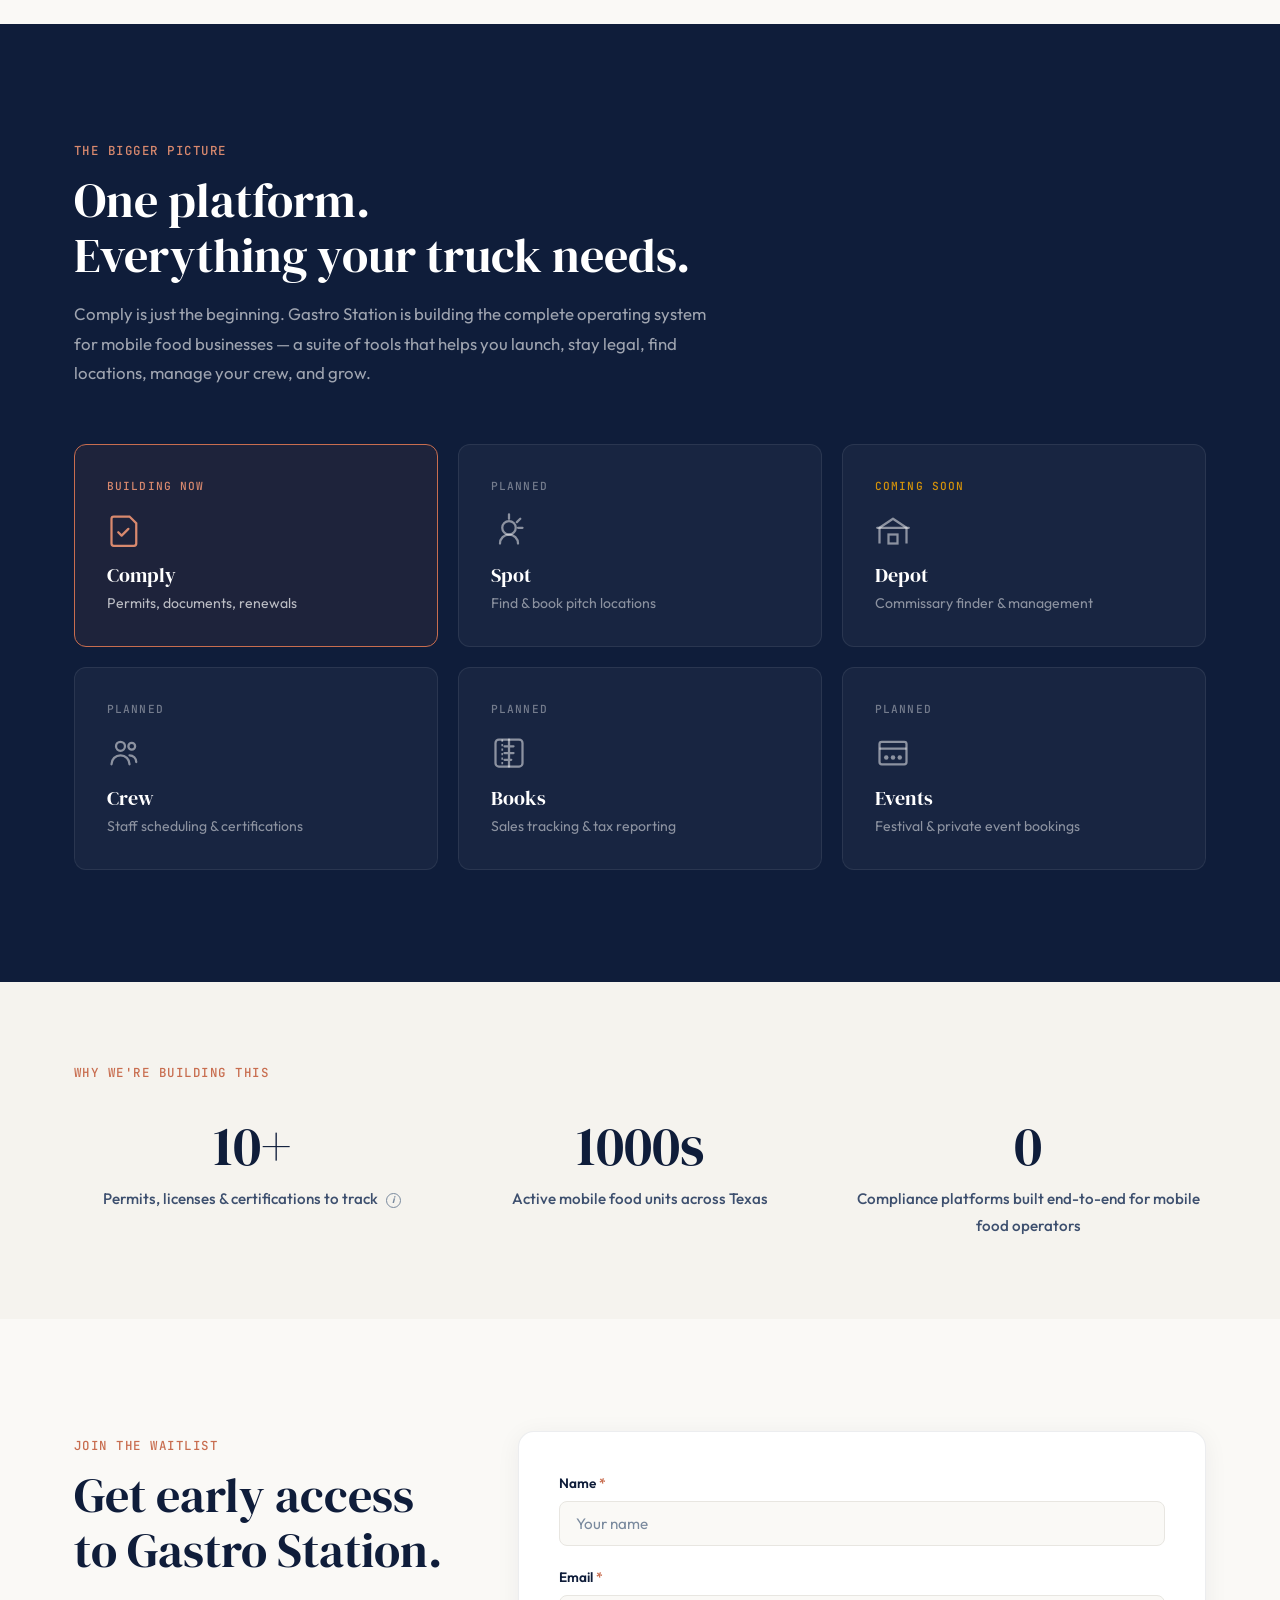
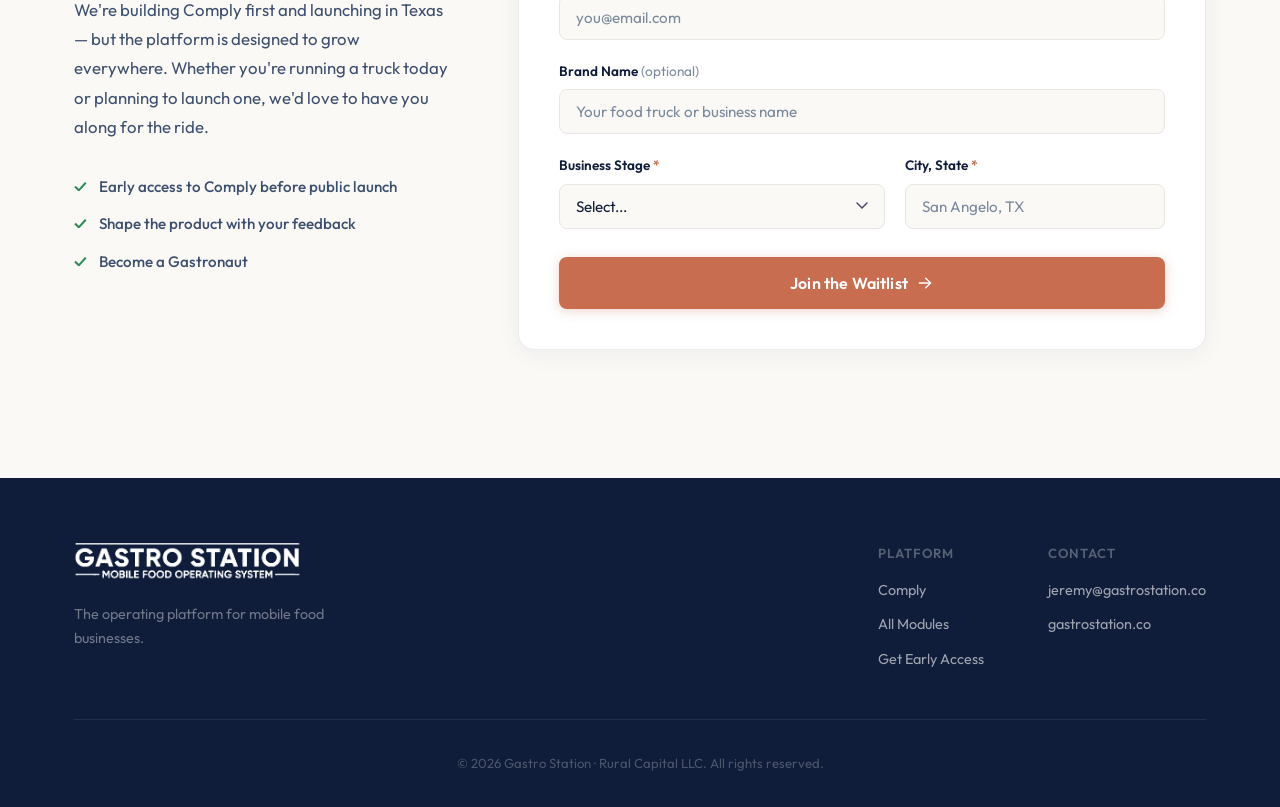
==== commit d952a8bc: "Update index.html The key fixes are: Problem card #03 — the false claim The "0 software" context s" ====
--- a/index.html
+++ b/index.html
@@ -47,8 +47,19 @@
         "name": "Gastro Station Comply",
         "applicationCategory": "BusinessApplication",
         "operatingSystem": "Web",
-        "description": "Compliance management platform for mobile food businesses. Track permits, store documents, get renewal reminders.",
+        "description": "Compliance management platform built specifically for mobile food businesses — food trucks, trailers, and mobile kitchens. Track permits, store documents, and get renewal reminders for Texas DSHS requirements, city health permits, fire marshal inspections, commissary agreements, and more.",
         "url": "https://gastrostation.co",
+        "featureList": [
+            "Step-by-step Texas food truck permit onboarding wizard",
+            "Document vault for permits, licenses, and certificates",
+            "Renewal reminders at 60, 30, and 7 days before expiration",
+            "Texas DSHS mobile food unit compliance tracking",
+            "City-specific permit requirements (San Angelo launch market)",
+            "Food handler card and ServSafe certificate tracking",
+            "Commissary agreement management",
+            "Liability insurance renewal tracking",
+            "Fire marshal inspection scheduling"
+        ],
         "author": {
             "@type": "Organization",
             "name": "Rural Capital LLC",
@@ -175,7 +186,7 @@
                 <div class="problem-card">
                     <div class="problem-number">01</div>
                     <h3>No roadmap exists</h3>
-                    <p>New operators discover requirements piecemeal — often after getting cited or fined. There's no single guide that walks you through everything.</p>
+                    <p>New operators discover requirements piecemeal — often after getting cited or fined. There's no single guide that walks you through everything in the right order.</p>
                 </div>
                 <div class="problem-card">
                     <div class="problem-number">02</div>
@@ -184,8 +195,8 @@
                 </div>
                 <div class="problem-card">
                     <div class="problem-number">03</div>
-                    <h3>Nothing is built for this</h3>
-                    <p>Generic document tools don't know what a mobile food unit permit is. Generic reminder apps don't understand renewal cycles. No food truck compliance software currently exists. Gastro Station is the <span class="text-brush-first">first</span>.</p>
+                    <h3>Existing tools don't actually handle this</h3>
+                    <p>Generic document tools don't know what a mobile food unit permit is. The few food truck tools that exist are reminders and spreadsheets in disguise — not built to handle the actual workflow. Gastro Station is the first platform designed from the ground up for mobile food compliance.</p>
                 </div>
             </div>
         </div>
@@ -248,11 +259,11 @@
                     <div class="pricing-amount">
                         <span class="pricing-dollar">$</span>
                         <span class="pricing-number">39</span>
-                        <span class="pricing-period">/mo per operator</span>
-                    </div>
-                    <p class="pricing-desc">Everything you need to stay compliant. Unlimited trucks. Cancel anytime.</p>
+                        <span class="pricing-period">/mo per truck</span>
+                    </div>
+                    <p class="pricing-desc">Everything you need to stay compliant. Cancel anytime.</p>
                     <div class="pricing-details">
-                        <span>Annual plan: $390/yr (2 months free)</span>
+                        <span>Annual plan: $390/yr (2 months free) &nbsp;&middot;&nbsp; 3+ trucks: $29/truck/mo</span>
                     </div>
                 </div>
             </div>
@@ -342,7 +353,7 @@
                 </div>
                 <div class="context-stat">
                     <span class="stat-number">0</span>
-                    <span class="stat-label">Software built specifically for their compliance</span>
+                    <span class="stat-label">Compliance platforms built end-to-end for mobile food operators</span>
                 </div>
             </div>
         </div>
--- a/css/style.css
+++ b/css/style.css
@@ -6,8 +6,8 @@
 /* --- CSS Variables --- */
 :root {
     /* Core palette — navy + terra cotta (logo-matched) */
-    --charcoal: #0f1d3a;
-    --charcoal-light: #1e2d4d;
+    --navy: #0f1d3a;
+    --navy-mid: #1e2d4d;
     --slate: #3d4f6e;
     --warm-gray: #7a8a9e;
     --light-gray: #e8e6e1;
@@ -16,11 +16,11 @@
     --white: #ffffff;
 
     /* Accent — terra cotta from logo */
-    --coral: #c86d4f;
-    --coral-dark: #a85a3f;
-    --coral-light: #d9896e;
-    --coral-glow: rgba(200, 109, 79, 0.15);
-    --coral-subtle: rgba(200, 109, 79, 0.08);
+    --terra-cotta: #c86d4f;
+    --terra-cotta-dark: #a85a3f;
+    --terra-cotta-light: #d9896e;
+    --terra-cotta-glow: rgba(200, 109, 79, 0.15);
+    --terra-cotta-subtle: rgba(200, 109, 79, 0.08);
 
     /* Functional */
     --green: #2d8a56;
@@ -33,7 +33,7 @@
     /* Backgrounds */
     --bg-primary: var(--off-white);
     --bg-section: var(--cream);
-    --bg-dark: var(--charcoal);
+    --bg-dark: var(--navy);
     --bg-card: var(--white);
 
     /* Typography */
@@ -68,7 +68,7 @@
     font-weight: 400;
     font-size: 1rem;
     line-height: 1.7;
-    color: var(--charcoal);
+    color: var(--navy);
     background: var(--bg-primary);
     overflow-x: hidden;
 }
@@ -99,7 +99,7 @@
 .text-brush-first {
     position: relative;
     white-space: nowrap;
-    color: var(--coral);
+    color: var(--terra-cotta);
 }
 
 .text-brush-first::after {
@@ -143,25 +143,25 @@
 }
 
 .btn-primary {
-    background: var(--coral);
+    background: var(--terra-cotta);
     color: var(--white);
     box-shadow: 0 2px 12px rgba(200, 109, 79, 0.3);
 }
 
 .btn-primary:hover {
-    background: var(--coral-dark);
+    background: var(--terra-cotta-dark);
     box-shadow: 0 4px 20px rgba(200, 109, 79, 0.4);
     transform: translateY(-1px);
 }
 
 .btn-ghost {
     background: transparent;
-    color: var(--charcoal);
-    border: 1.5px solid var(--charcoal);
+    color: var(--navy);
+    border: 1.5px solid var(--navy);
 }
 
 .btn-ghost:hover {
-    background: var(--charcoal);
+    background: var(--navy);
     color: var(--white);
 }
 
@@ -226,11 +226,11 @@
 }
 
 .nav-link:hover {
-    color: var(--charcoal);
+    color: var(--navy);
 }
 
 .nav-link.nav-cta {
-    background: var(--coral);
+    background: var(--terra-cotta);
     color: var(--white);
     padding: 0.5rem 1.25rem;
     border-radius: 6px;
@@ -238,7 +238,7 @@
 }
 
 .nav-link.nav-cta:hover {
-    background: var(--coral-dark);
+    background: var(--terra-cotta-dark);
 }
 
 /* Mobile nav toggle */
@@ -256,7 +256,7 @@
     display: block;
     width: 24px;
     height: 2px;
-    background: var(--charcoal);
+    background: var(--navy);
     border-radius: 2px;
     transition: all 0.3s var(--ease-out);
 }
@@ -293,13 +293,13 @@
 .mobile-nav-link {
     font-size: 1.1rem;
     font-weight: 500;
-    color: var(--charcoal);
+    color: var(--navy);
     padding: 0.75rem 0;
     border-bottom: 1px solid var(--light-gray);
 }
 
 .mobile-nav-link.nav-cta {
-    background: var(--coral);
+    background: var(--terra-cotta);
     color: var(--white);
     border: none;
     padding: 0.875rem 1.5rem;
@@ -322,7 +322,7 @@
     position: absolute;
     inset: 0;
     background-image:
-        radial-gradient(circle at 20% 50%, var(--coral-subtle) 0%, transparent 50%),
+        radial-gradient(circle at 20% 50%, var(--terra-cotta-subtle) 0%, transparent 50%),
         radial-gradient(circle at 80% 20%, rgba(15, 29, 58, 0.03) 0%, transparent 40%);
     pointer-events: none;
 }
@@ -351,12 +351,12 @@
     align-items: center;
     gap: 0.5rem;
     padding: 0.4rem 1rem;
-    background: var(--coral-glow);
+    background: var(--terra-cotta-glow);
     border: 1px solid rgba(200, 109, 79, 0.2);
     border-radius: 100px;
     font-size: 0.82rem;
     font-weight: 600;
-    color: var(--coral-dark);
+    color: var(--terra-cotta-dark);
     margin-bottom: 1.5rem;
     letter-spacing: 0.02em;
 }
@@ -364,7 +364,7 @@
 .badge-dot {
     width: 7px;
     height: 7px;
-    background: var(--coral);
+    background: var(--terra-cotta);
     border-radius: 50%;
     animation: pulse-dot 2s ease-in-out infinite;
 }
@@ -377,12 +377,12 @@
 .hero-headline {
     font-size: clamp(2.75rem, 6vw, 4rem);
     line-height: 1.08;
-    color: var(--charcoal);
+    color: var(--navy);
     margin-bottom: 1.25rem;
 }
 
 .hero-headline em {
-    color: var(--coral);
+    color: var(--terra-cotta);
     font-style: italic;
 }
 
@@ -446,7 +446,7 @@
     background: var(--cream);
     font-size: 0.85rem;
     font-weight: 600;
-    color: var(--charcoal);
+    color: var(--navy);
     border-bottom: 1px solid rgba(15, 29, 58, 0.06);
 }
 
@@ -499,7 +499,7 @@
 .item-label {
     flex: 1;
     font-weight: 500;
-    color: var(--charcoal);
+    color: var(--navy);
 }
 
 .item-badge {
@@ -537,7 +537,7 @@
 
 .card-action {
     font-weight: 600;
-    color: var(--coral);
+    color: var(--terra-cotta);
 }
 
 .hero-card-alert {
@@ -565,7 +565,7 @@
 }
 
 .alert-content strong {
-    color: var(--charcoal);
+    color: var(--navy);
 }
 
 .alert-content span {
@@ -589,17 +589,17 @@
     font-weight: 500;
     text-transform: uppercase;
     letter-spacing: 0.12em;
-    color: var(--coral);
+    color: var(--terra-cotta);
     margin-bottom: 0.75rem;
 }
 
 .section-title {
     margin-bottom: 1rem;
-    color: var(--charcoal);
+    color: var(--navy);
 }
 
 .accent {
-    color: var(--coral);
+    color: var(--terra-cotta);
 }
 
 .section-desc {
@@ -630,7 +630,7 @@
     font-family: var(--font-mono);
     font-size: 0.82rem;
     font-weight: 500;
-    color: var(--coral);
+    color: var(--terra-cotta);
     margin-bottom: 1rem;
     letter-spacing: 0.05em;
 }
@@ -674,7 +674,7 @@
     display: grid;
     grid-template-columns: 1fr 1fr;
     gap: 2rem;
-    background: var(--charcoal);
+    background: var(--navy);
     color: var(--off-white);
     border: none;
 }
@@ -699,7 +699,7 @@
     align-items: center;
     justify-content: center;
     margin-bottom: 1.25rem;
-    color: var(--coral);
+    color: var(--terra-cotta);
 }
 
 .feature-icon svg {
@@ -722,13 +722,13 @@
 }
 
 .feature-card-large .feature-icon {
-    color: var(--coral-light);
+    color: var(--terra-cotta-light);
 }
 
 .feature-list {
     list-style: none;
     padding: 0;
-    margin-top: 1.5rem;
+    /* margin-top: 1.5rem; */
 }
 
 .feature-list li {
@@ -746,7 +746,7 @@
     top: 0.55em;
     width: 6px;
     height: 6px;
-    background: var(--coral);
+    background: var(--terra-cotta);
     border-radius: 50%;
 }
 
@@ -778,14 +778,14 @@
 .pricing-dollar {
     font-family: var(--font-display);
     font-size: 1.5rem;
-    color: var(--charcoal);
+    color: var(--navy);
 }
 
 .pricing-number {
     font-family: var(--font-display);
     font-size: 3.5rem;
     line-height: 1;
-    color: var(--charcoal);
+    color: var(--navy);
 }
 
 .pricing-period {
@@ -823,7 +823,7 @@
 }
 
 .platform-section .section-label {
-    color: var(--coral-light);
+    color: var(--terra-cotta-light);
 }
 
 .platform-section .section-title {
@@ -856,13 +856,13 @@
 }
 
 .module-active {
-    border-color: var(--coral);
+    border-color: var(--terra-cotta);
     background: rgba(200, 109, 79, 0.08);
 }
 
 .module-active:hover {
     background: rgba(200, 109, 79, 0.12);
-    border-color: var(--coral);
+    border-color: var(--terra-cotta);
 }
 
 .module-status {
@@ -876,7 +876,7 @@
 }
 
 .module-active .module-status {
-    color: var(--coral-light);
+    color: var(--terra-cotta-light);
 }
 
 .module-status:has(+ .module-icon + h3 + p) {
@@ -900,7 +900,7 @@
 }
 
 .module-active .module-icon {
-    color: var(--coral-light);
+    color: var(--terra-cotta-light);
 }
 
 .module-icon svg {
@@ -941,7 +941,7 @@
     display: block;
     font-family: var(--font-display);
     font-size: clamp(2.5rem, 5vw, 3.5rem);
-    color: var(--charcoal);
+    color: var(--navy);
     line-height: 1.1;
     margin-bottom: 0.5rem;
 }
@@ -971,8 +971,8 @@
 }
 
 .stat-cite:hover {
-    border-color: var(--coral);
-    color: var(--coral);
+    border-color: var(--terra-cotta);
+    color: var(--terra-cotta);
 }
 
 .stat-cite-icon {
@@ -990,7 +990,7 @@
     bottom: calc(100% + 8px);
     left: 50%;
     transform: translateX(-50%);
-    background: var(--charcoal);
+    background: var(--navy);
     color: rgba(255, 255, 255, 0.88);
     font-family: var(--font-body);
     font-size: 0.75rem;
@@ -1013,7 +1013,7 @@
     left: 50%;
     transform: translateX(-50%);
     border: 5px solid transparent;
-    border-top-color: var(--charcoal);
+    border-top-color: var(--navy);
 }
 
 .stat-cite:hover .stat-cite-tooltip,
@@ -1090,11 +1090,11 @@
 label {
     font-size: 0.85rem;
     font-weight: 600;
-    color: var(--charcoal);
+    color: var(--navy);
 }
 
 .required {
-    color: var(--coral);
+    color: var(--terra-cotta);
 }
 
 .optional {
@@ -1111,7 +1111,7 @@
     border: 1.5px solid var(--light-gray);
     border-radius: 8px;
     background: var(--off-white);
-    color: var(--charcoal);
+    color: var(--navy);
     transition: all 0.2s;
     -webkit-appearance: none;
     appearance: none;
@@ -1127,8 +1127,8 @@
 input:focus,
 select:focus {
     outline: none;
-    border-color: var(--coral);
-    box-shadow: 0 0 0 3px var(--coral-glow);
+    border-color: var(--terra-cotta);
+    box-shadow: 0 0 0 3px var(--terra-cotta-glow);
     background: var(--white);
 }
 
@@ -1146,7 +1146,7 @@
 
 /* --- Footer --- */
 .footer {
-    background: var(--charcoal);
+    background: var(--navy);
     color: rgba(255, 255, 255, 0.6);
     padding: 4rem 0 2rem;
 }
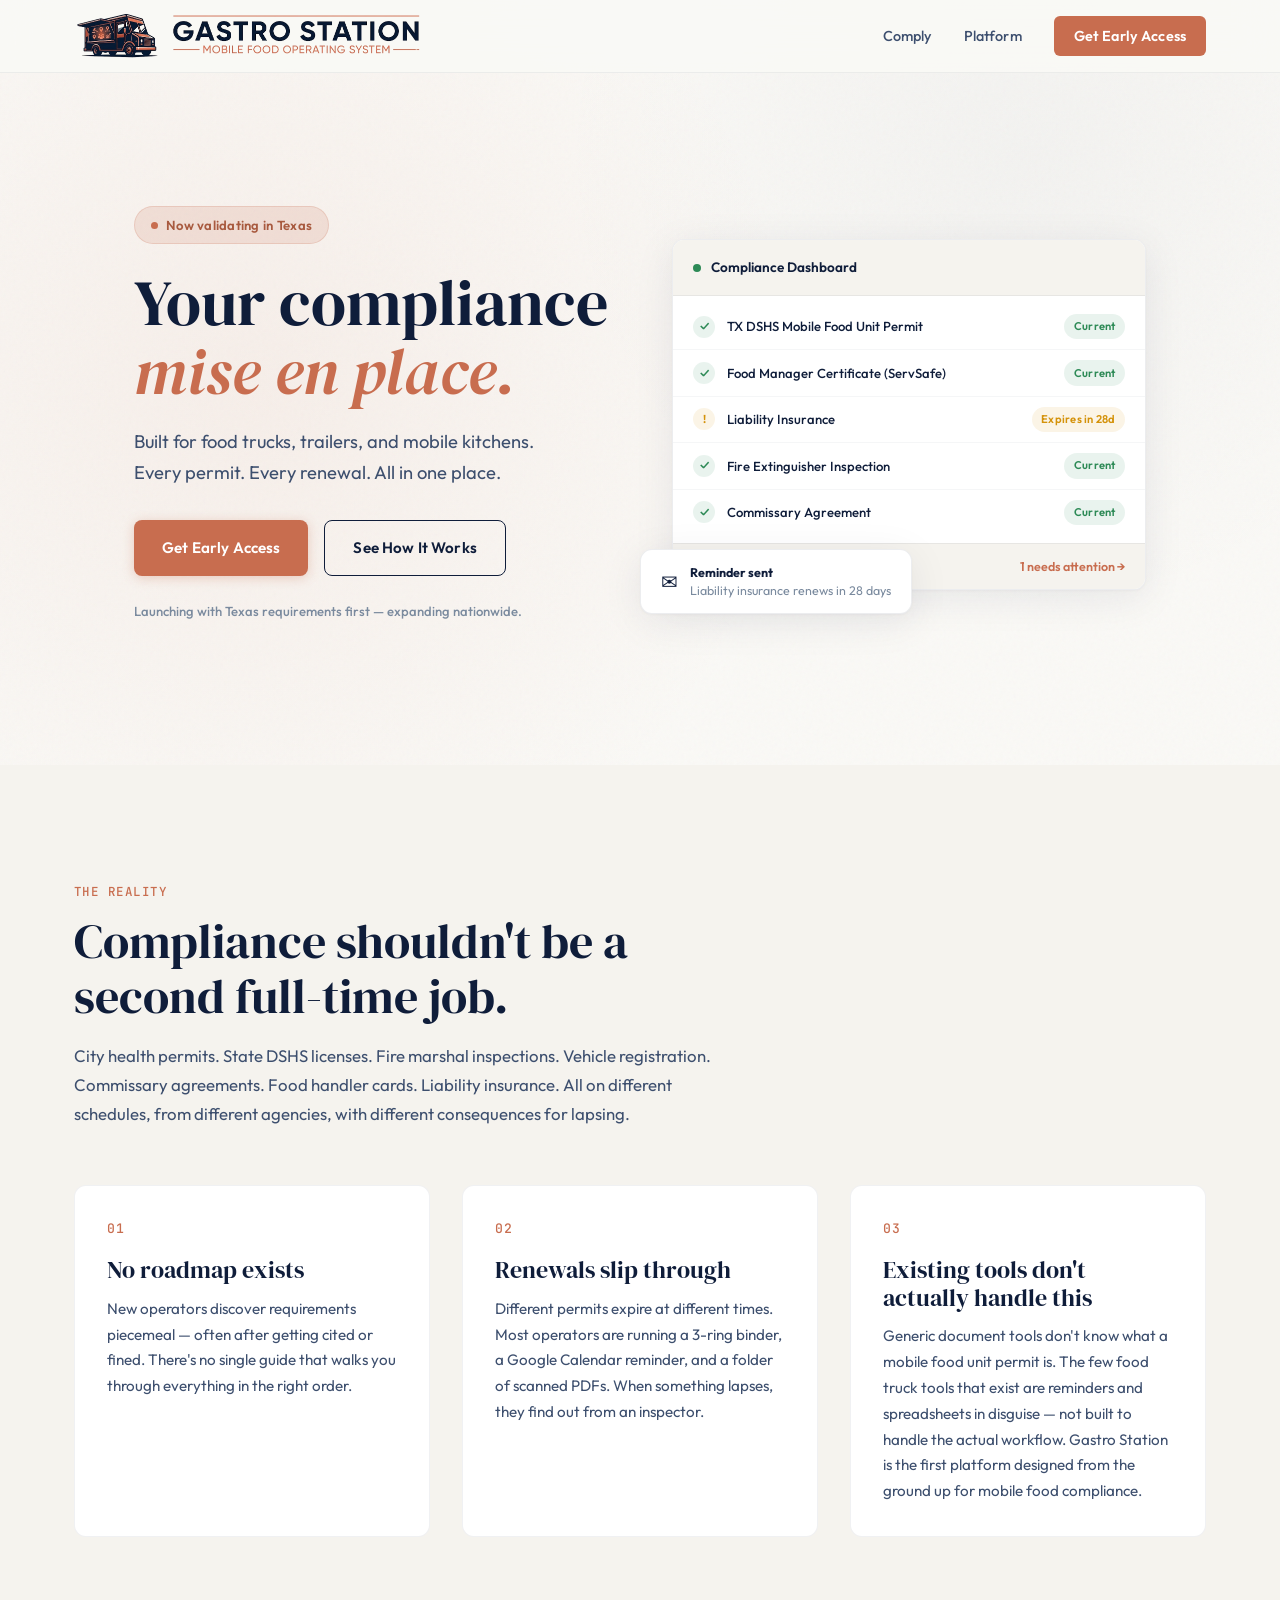
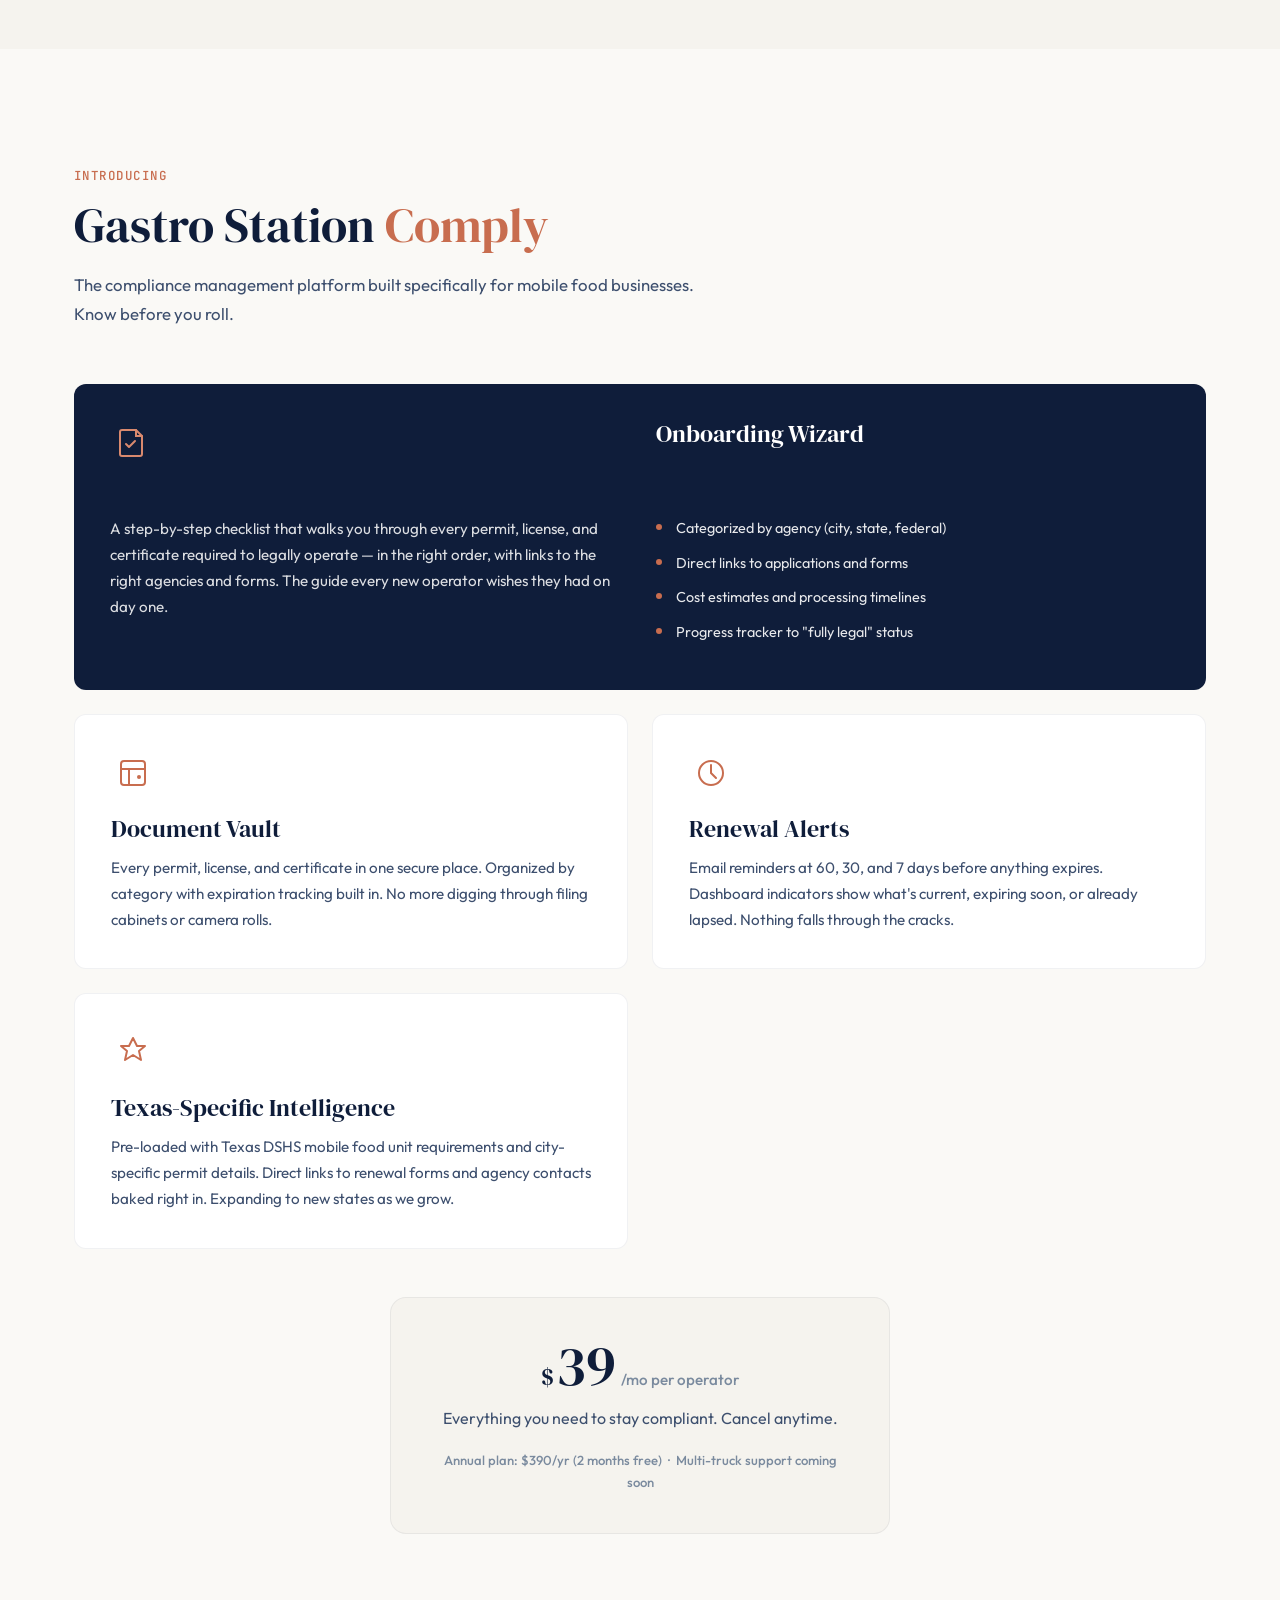
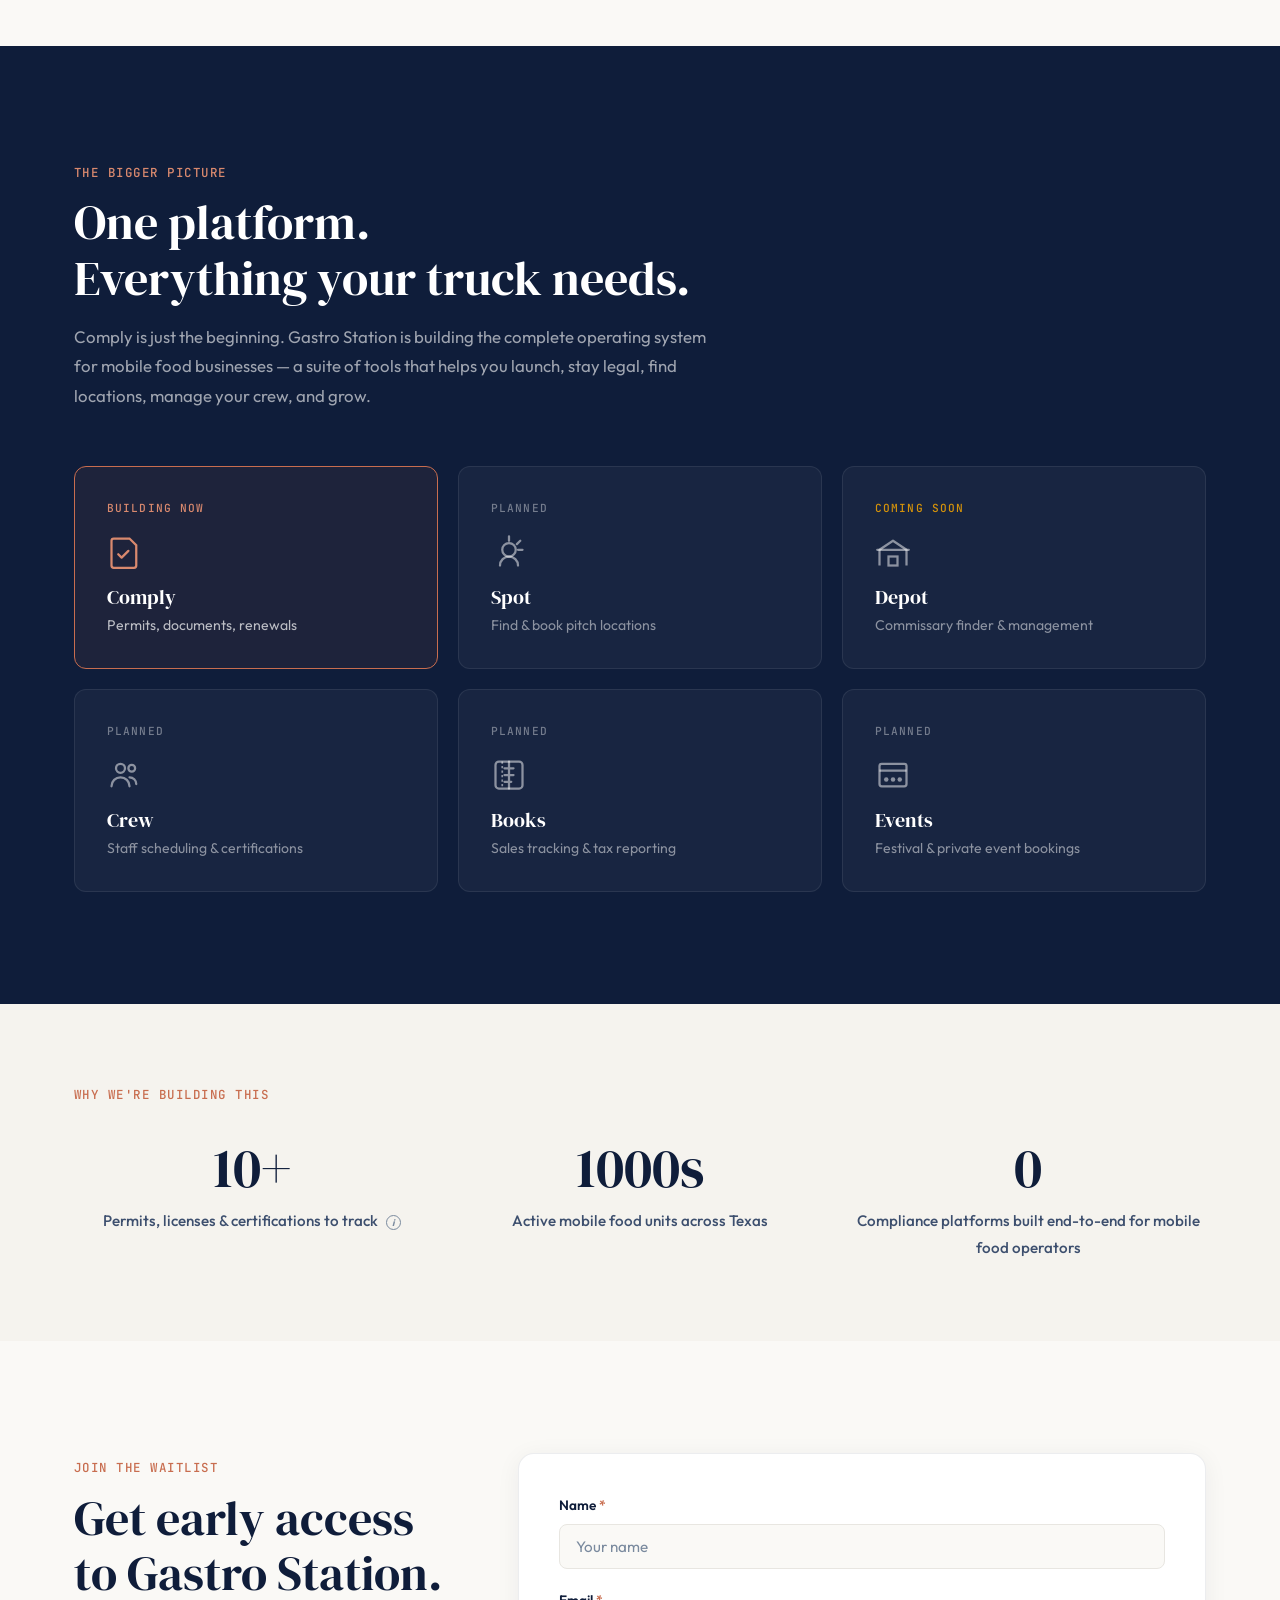
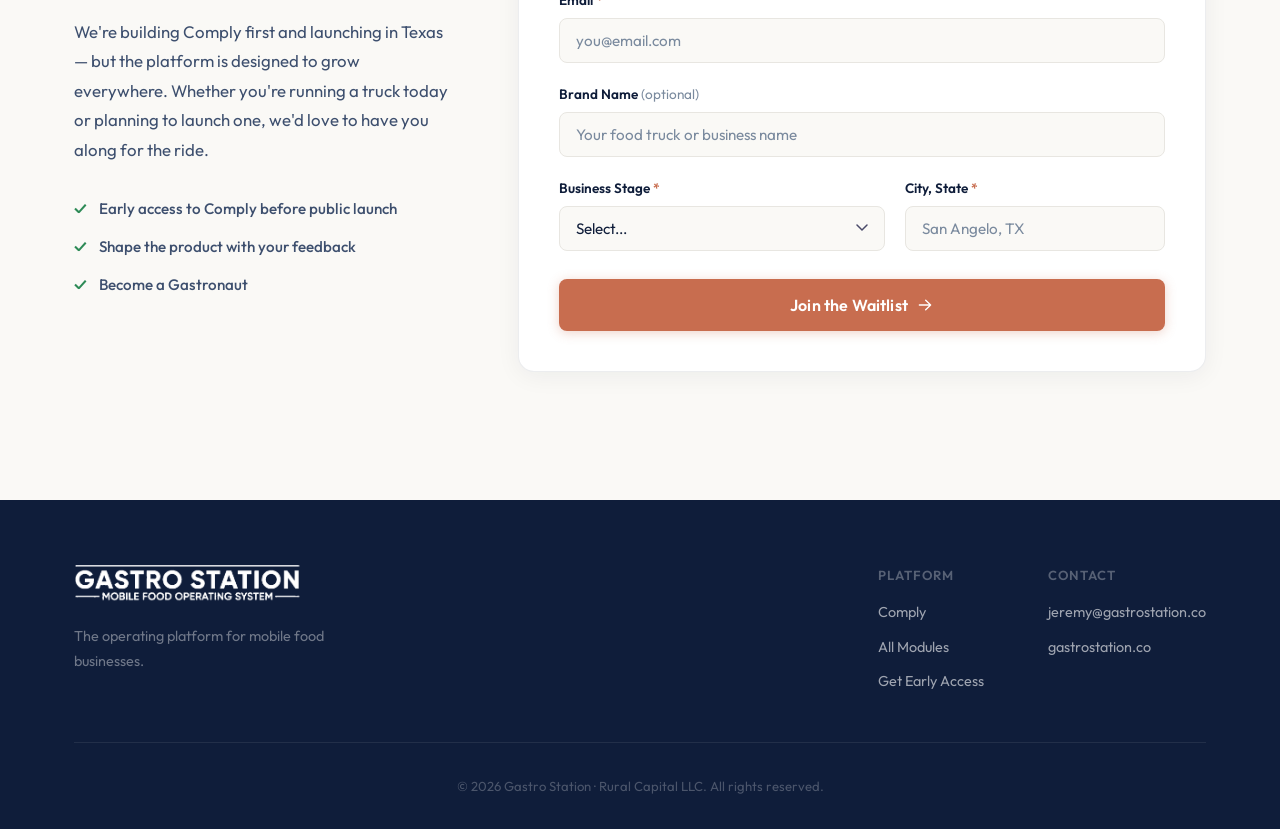
==== commit 13c99851: "Update index.html correcting pricing, adding multi-truck support coming" ====
--- a/index.html
+++ b/index.html
@@ -259,11 +259,11 @@
                     <div class="pricing-amount">
                         <span class="pricing-dollar">$</span>
                         <span class="pricing-number">39</span>
-                        <span class="pricing-period">/mo per truck</span>
+                        <span class="pricing-period">/mo per operator</span>
                     </div>
                     <p class="pricing-desc">Everything you need to stay compliant. Cancel anytime.</p>
                     <div class="pricing-details">
-                        <span>Annual plan: $390/yr (2 months free) &nbsp;&middot;&nbsp; 3+ trucks: $29/truck/mo</span>
+                        <span>Annual plan: $390/yr (2 months free) &nbsp;&middot;&nbsp; Multi-truck support coming soon</span>
                     </div>
                 </div>
             </div>
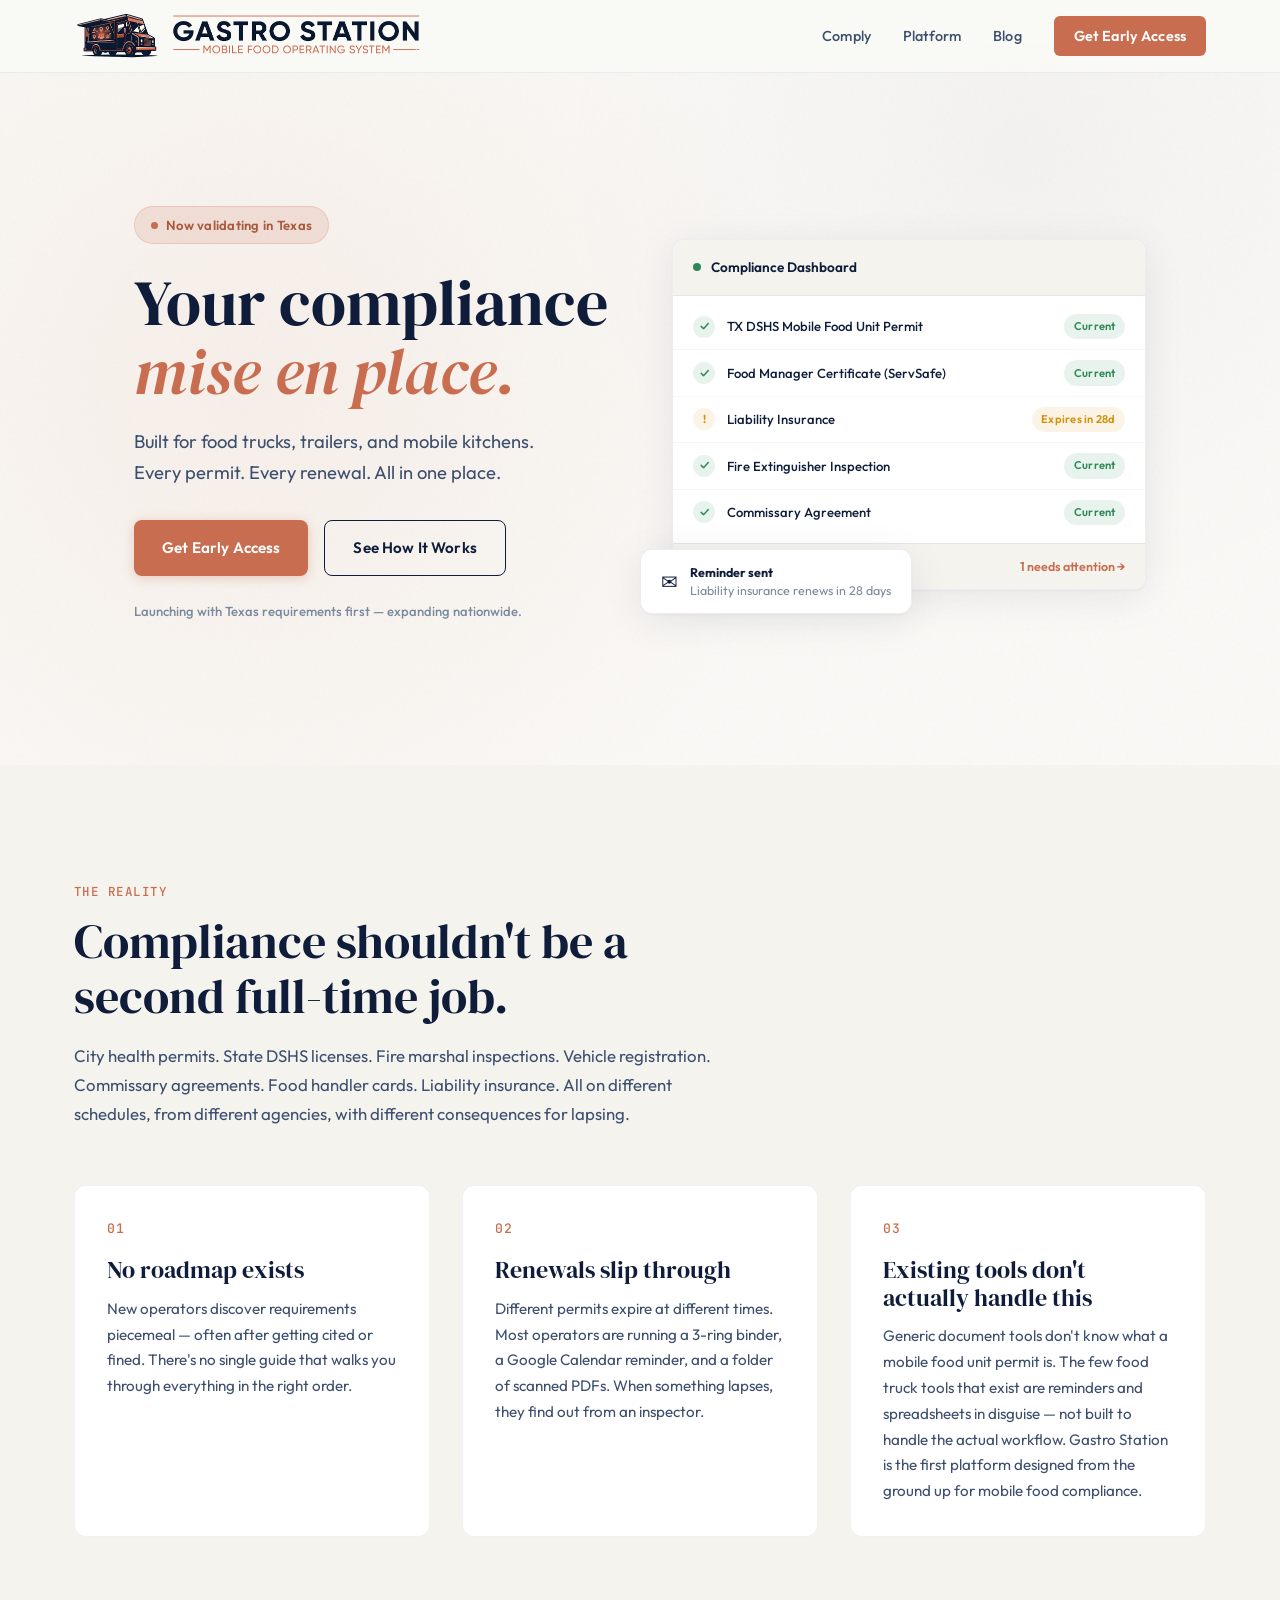
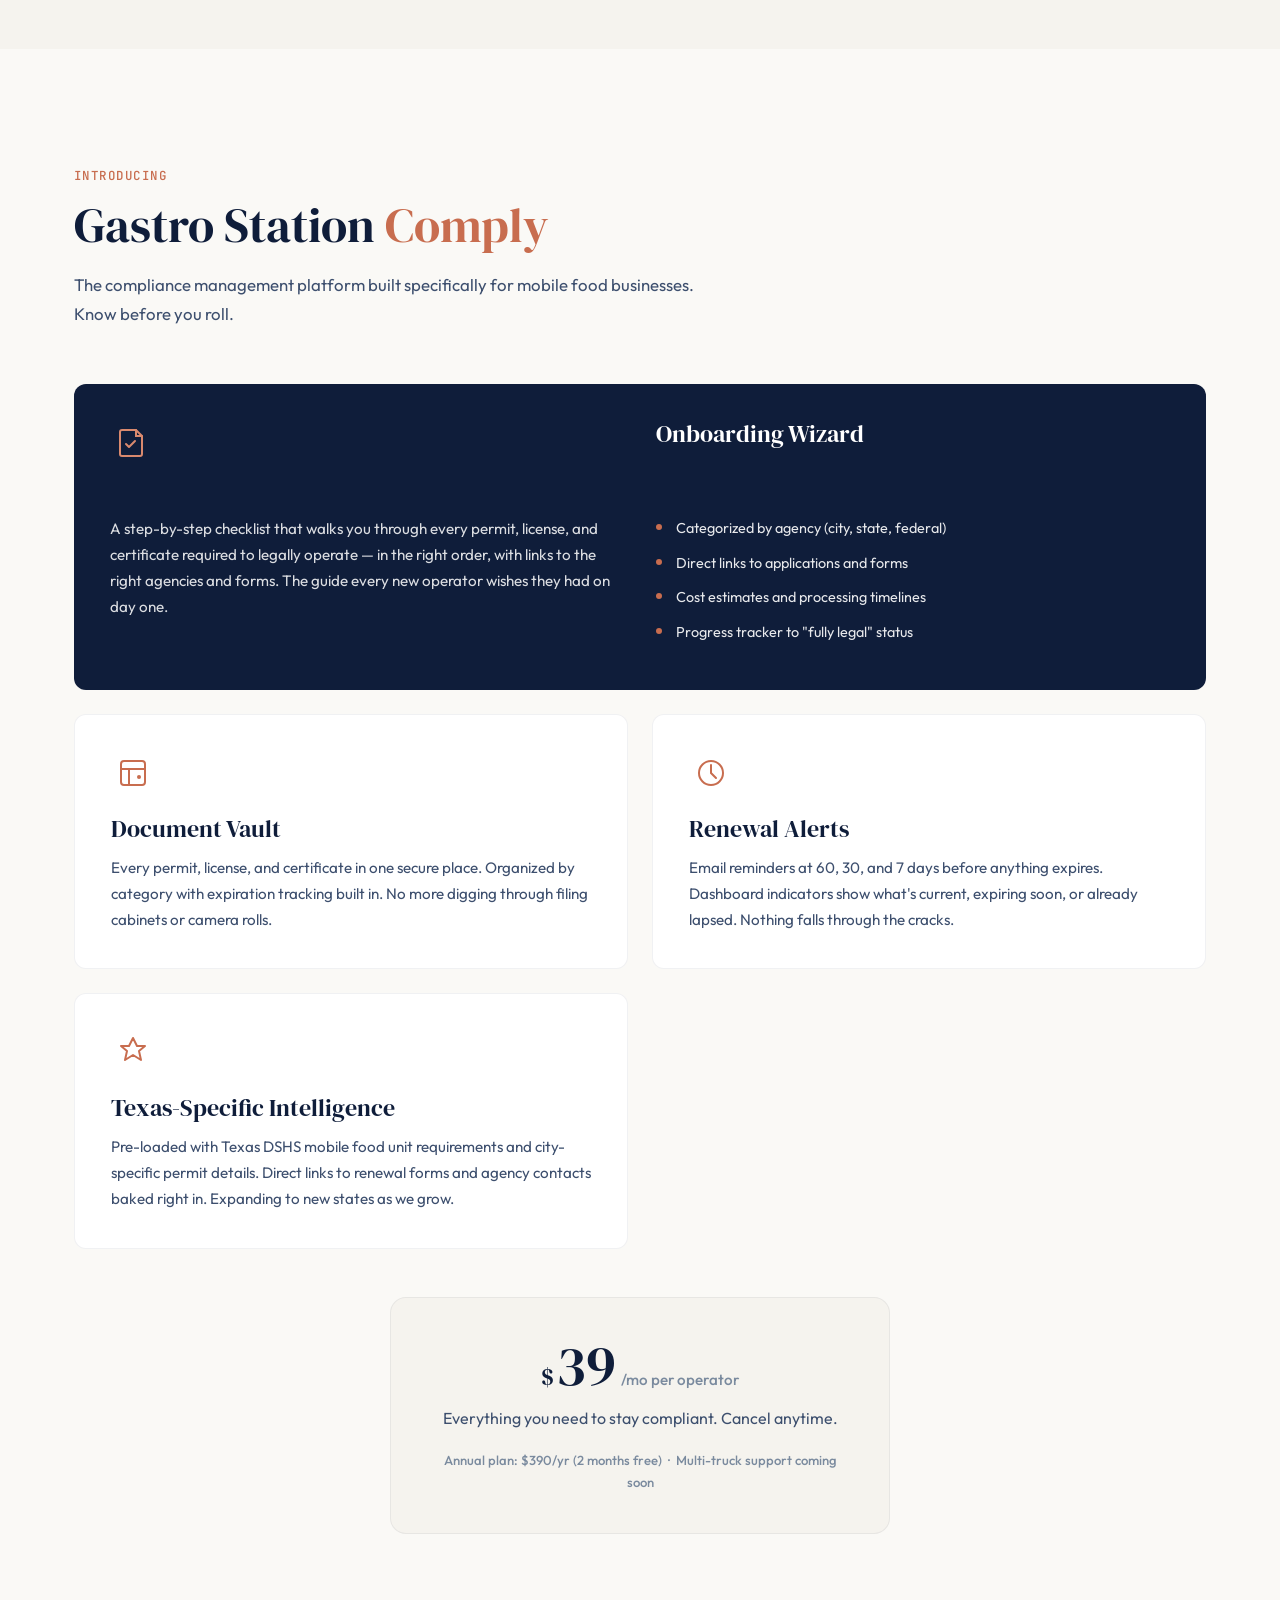
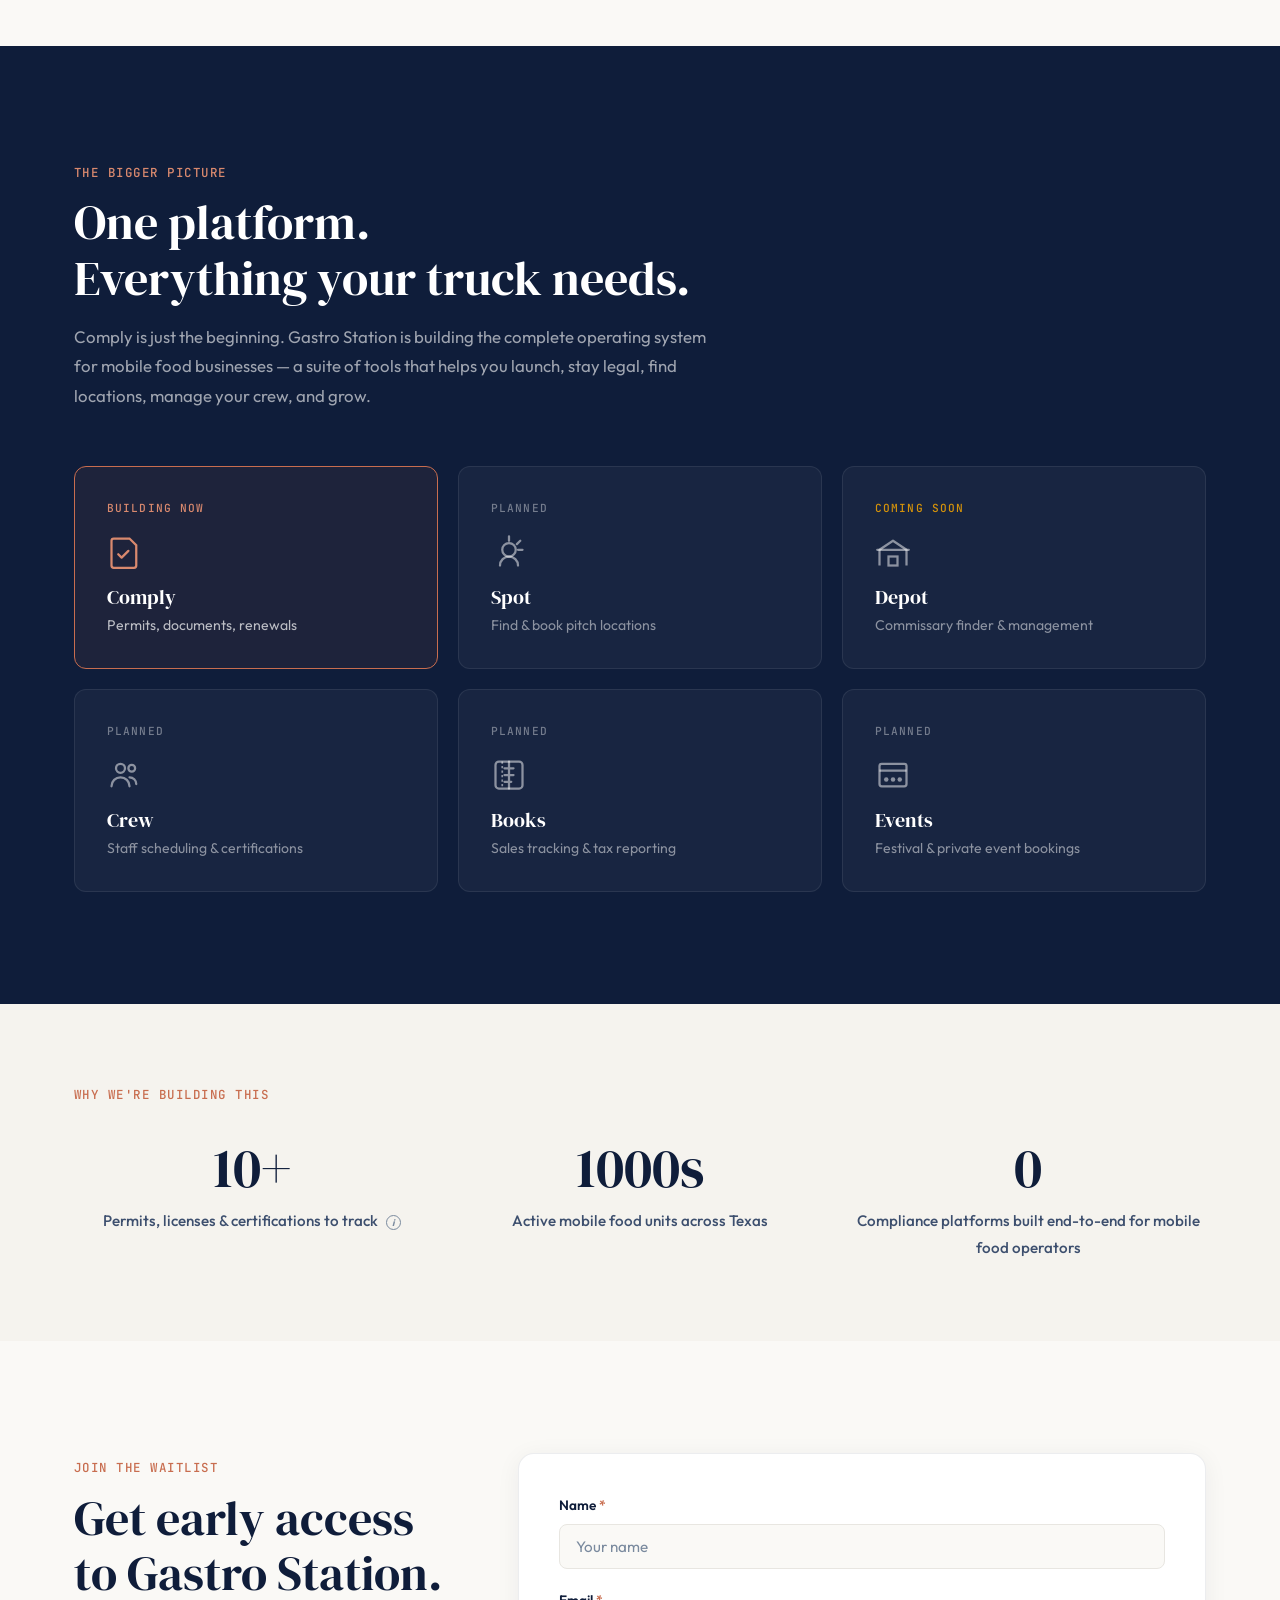
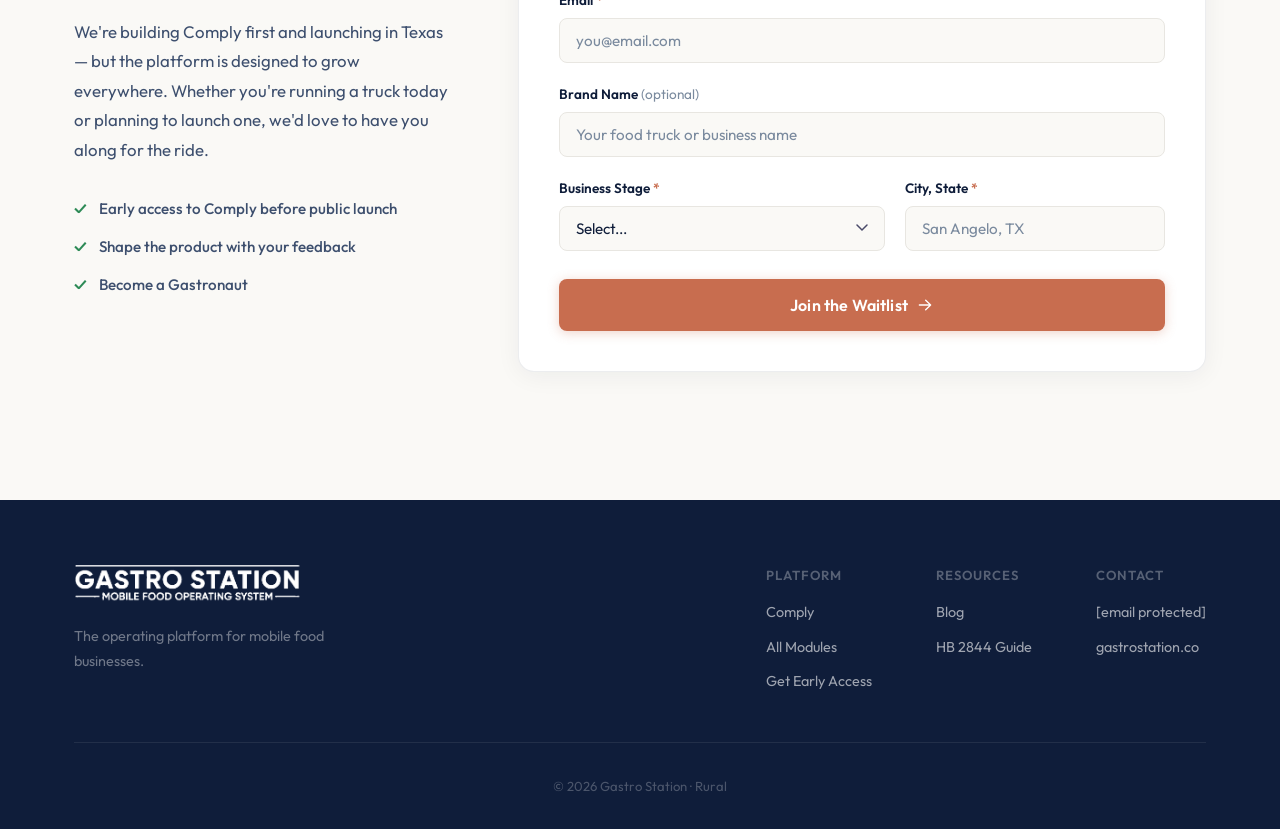
==== commit daea345c: "Add files via upload added blog link" ====
--- a/index.html
+++ b/index.html
@@ -85,6 +85,7 @@
             <div class="nav-links">
                 <a href="#comply" class="nav-link">Comply</a>
                 <a href="#platform" class="nav-link">Platform</a>
+                <a href="/blog/" class="nav-link">Blog</a>
                 <a href="#signup" class="nav-link nav-cta">Get Early Access</a>
             </div>
             <button class="nav-toggle" aria-label="Toggle navigation" aria-expanded="false">
@@ -99,6 +100,7 @@
     <div class="mobile-nav" id="mobile-nav" role="navigation" aria-label="Mobile navigation">
         <a href="#comply" class="mobile-nav-link">Comply</a>
         <a href="#platform" class="mobile-nav-link">Platform</a>
+        <a href="/blog/" class="mobile-nav-link">Blog</a>
         <a href="#signup" class="mobile-nav-link nav-cta">Get Early Access</a>
     </div>
 
@@ -447,18 +449,16 @@
                         <a href="#signup">Get Early Access</a>
                     </div>
                     <div class="footer-col">
+                        <h4>Resources</h4>
+                        <a href="/blog/">Blog</a>
+                        <a href="/blog/texas-hb-2844-food-truck-license.html">HB 2844 Guide</a>
+                    </div>
+                    <div class="footer-col">
                         <h4>Contact</h4>
-                        <a href="mailto:jeremy@gastrostation.co">jeremy@gastrostation.co</a>
+                        <a href="/cdn-cgi/l/email-protection#2d47485f4840546d4a4c5e595f425e594c59444243034e42"><span class="__cf_email__" data-cfemail="fe949b8c9b9387be999f8d8a8c918d8a9f8a979190d09d91">[email&#160;protected]</span></a>
                         <a href="https://gastrostation.co">gastrostation.co</a>
                     </div>
                 </div>
             </div>
             <div class="footer-bottom">
-                <p>&copy; 2026 Gastro Station &middot; Rural Capital LLC. All rights reserved.</p>
-            </div>
-        </div>
-    </footer>
-
-    <script src="js/main.js"></script>
-</body>
-</html>
+                <p>&copy; 2026 Gastro Station &middot; Rural
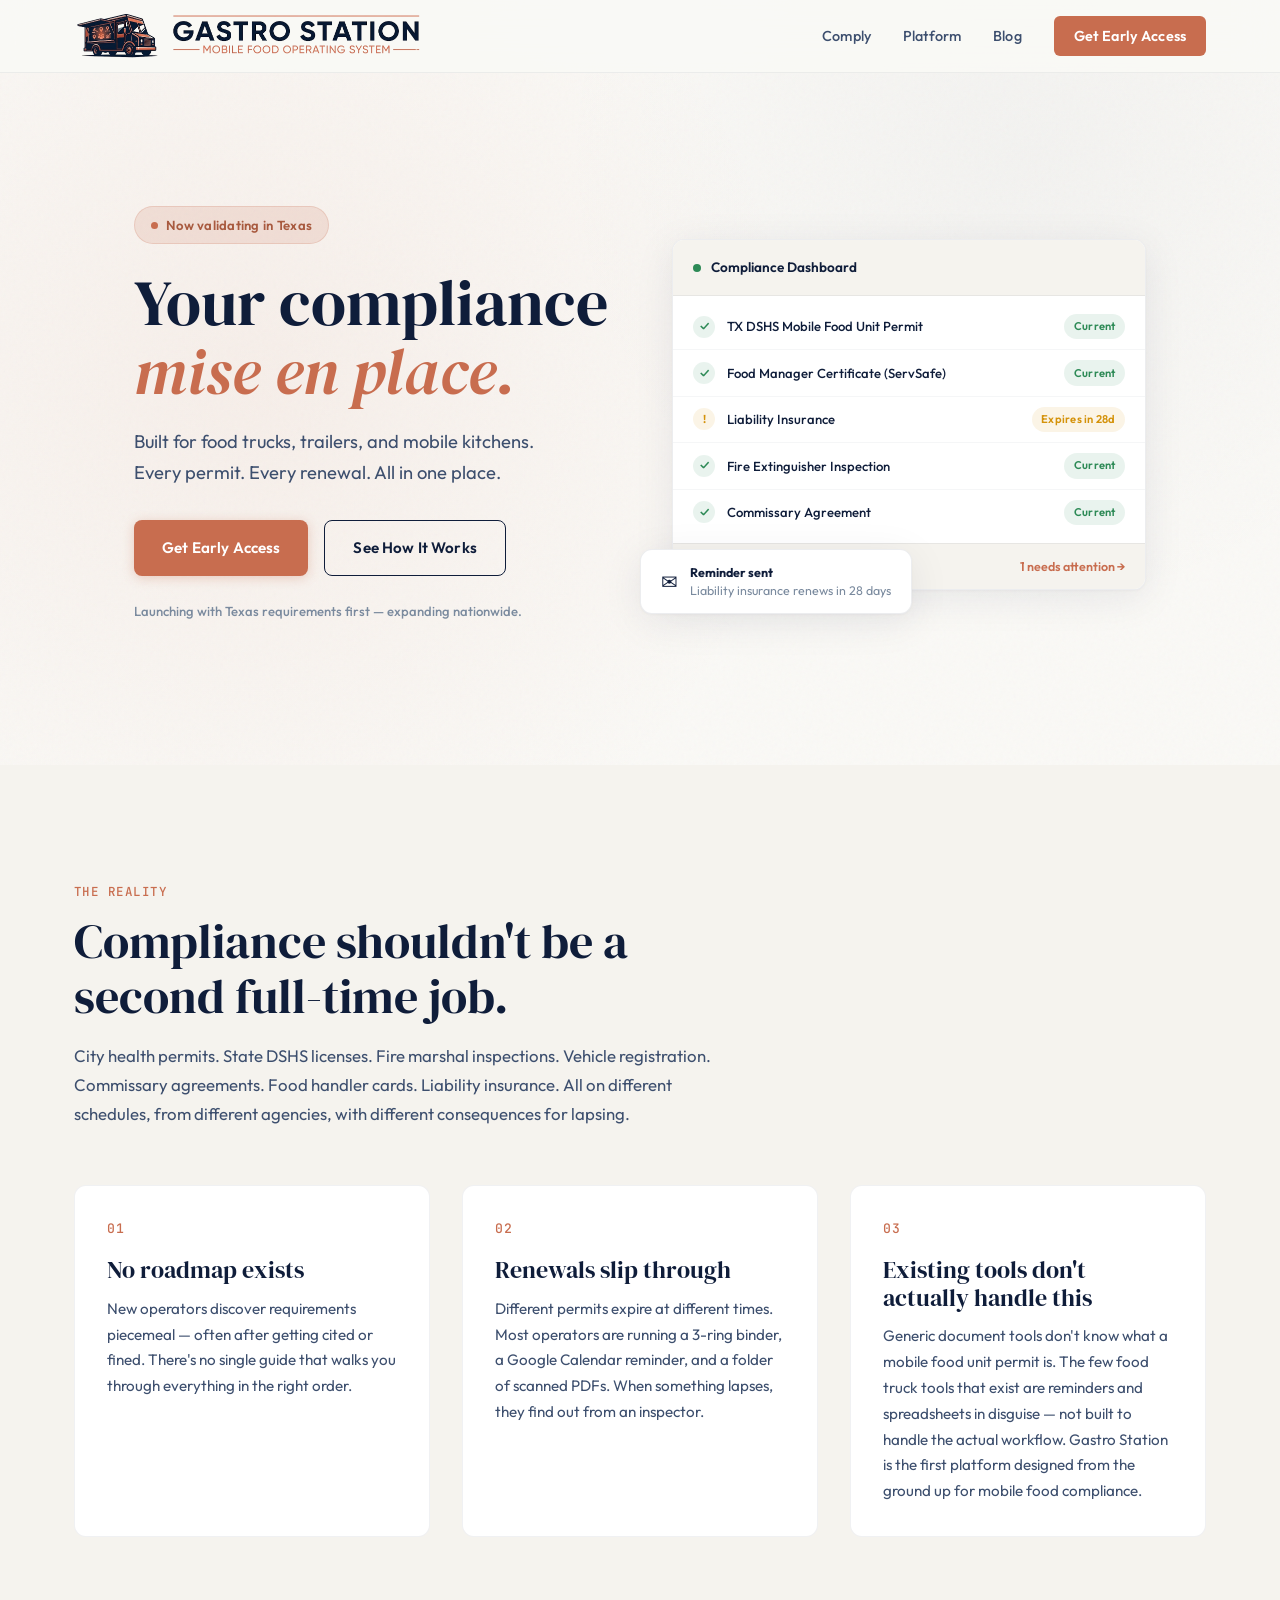
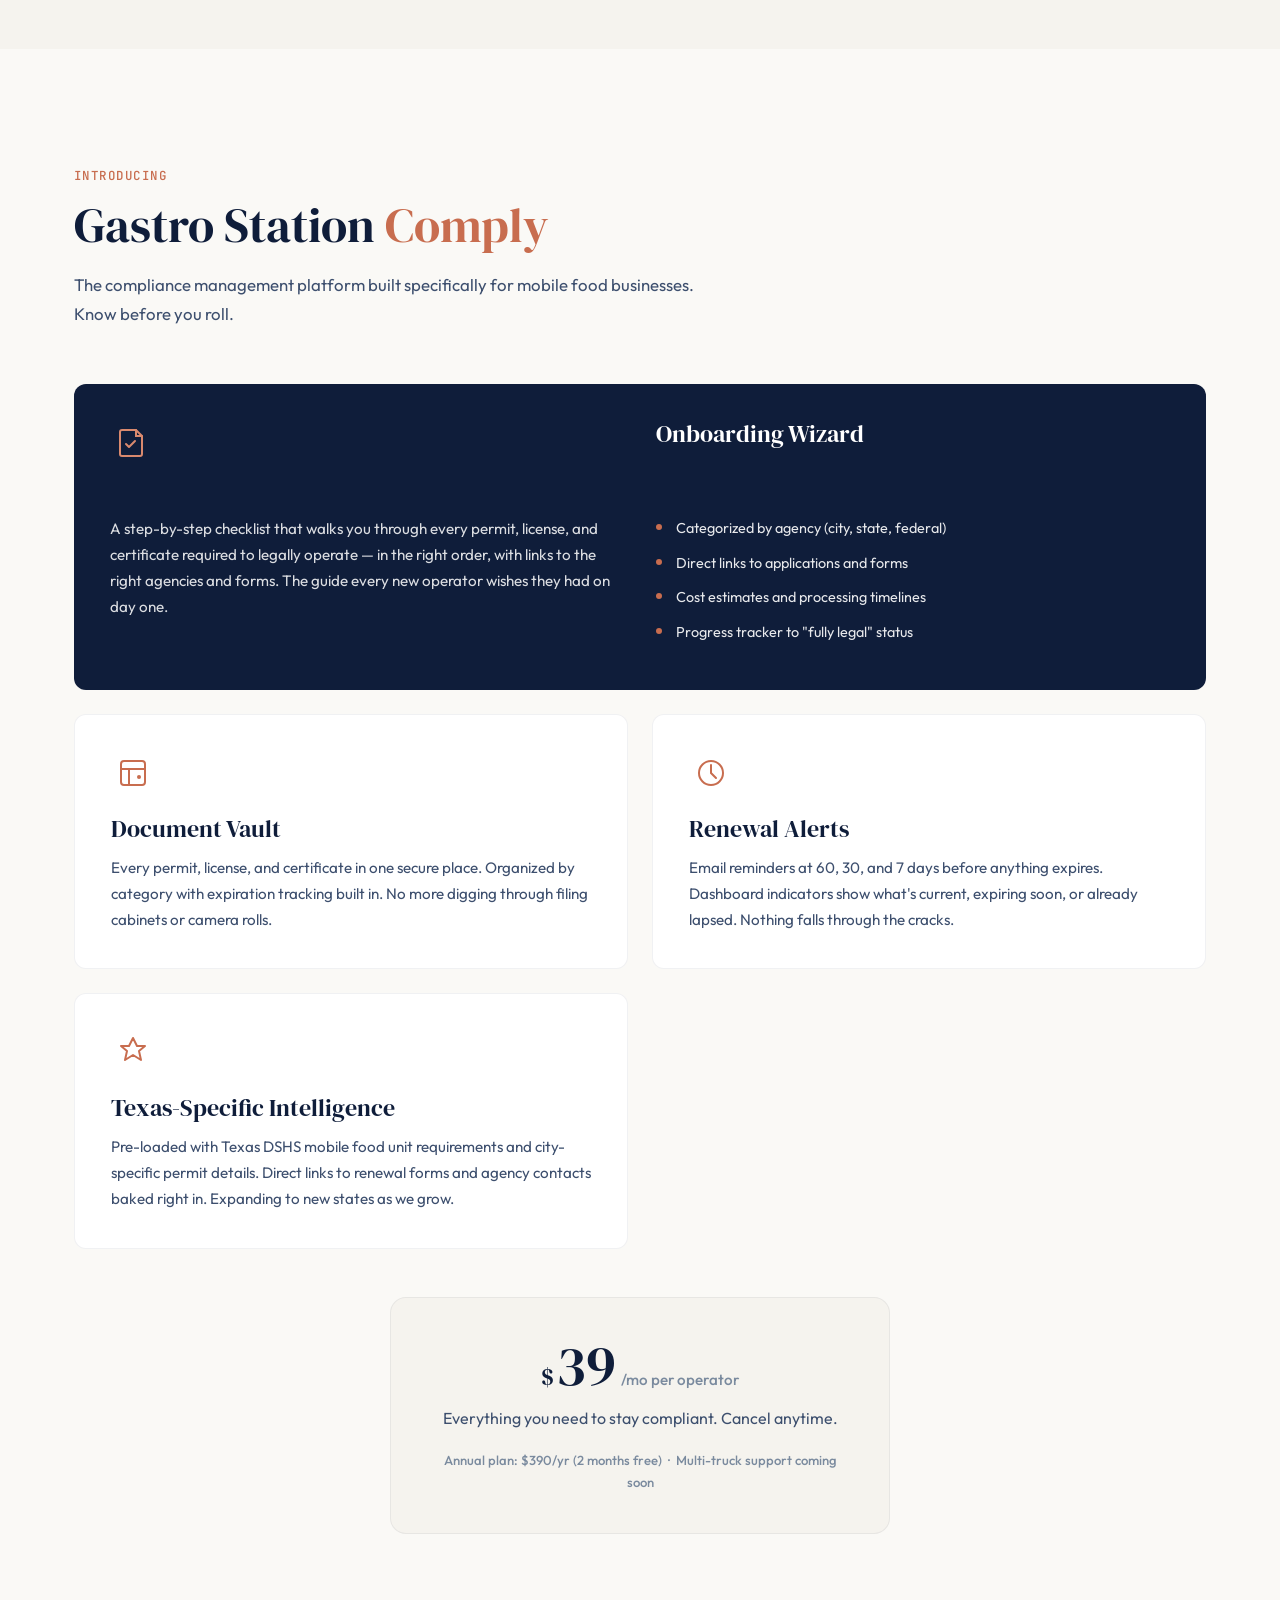
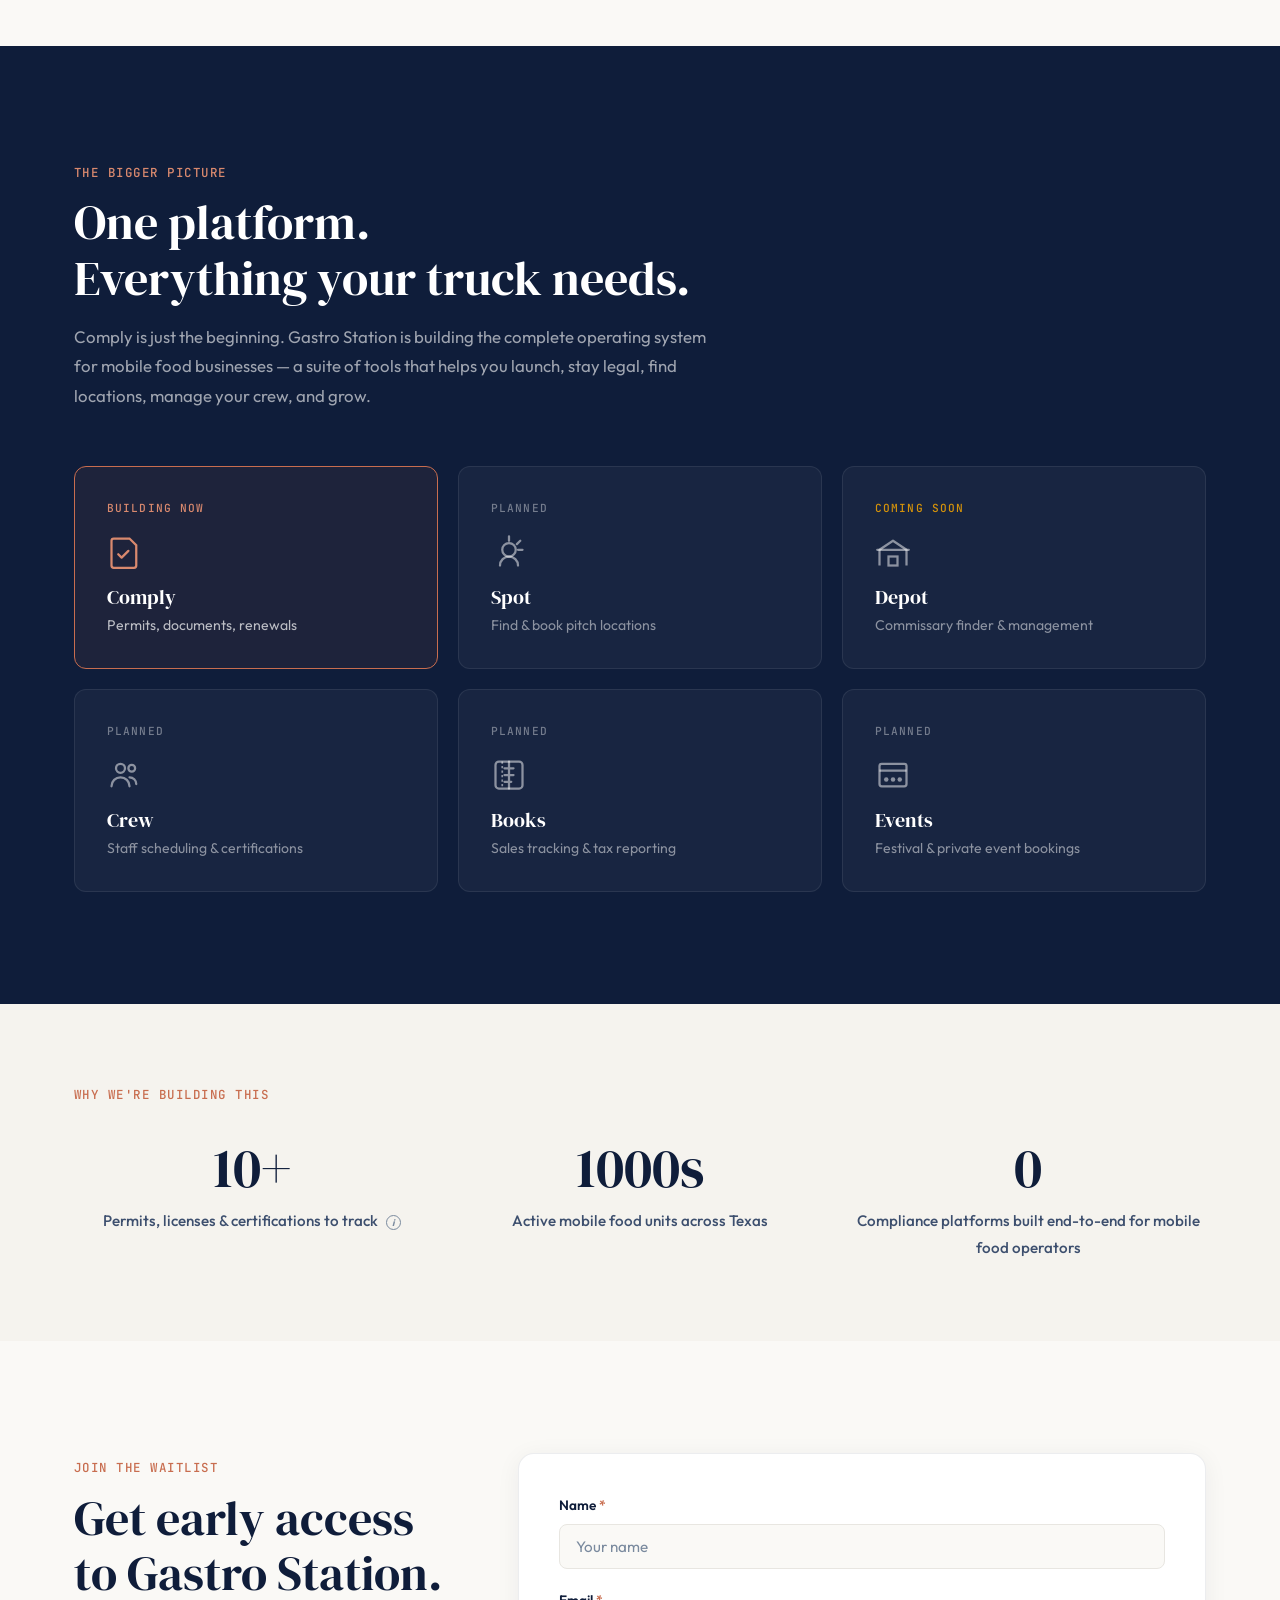
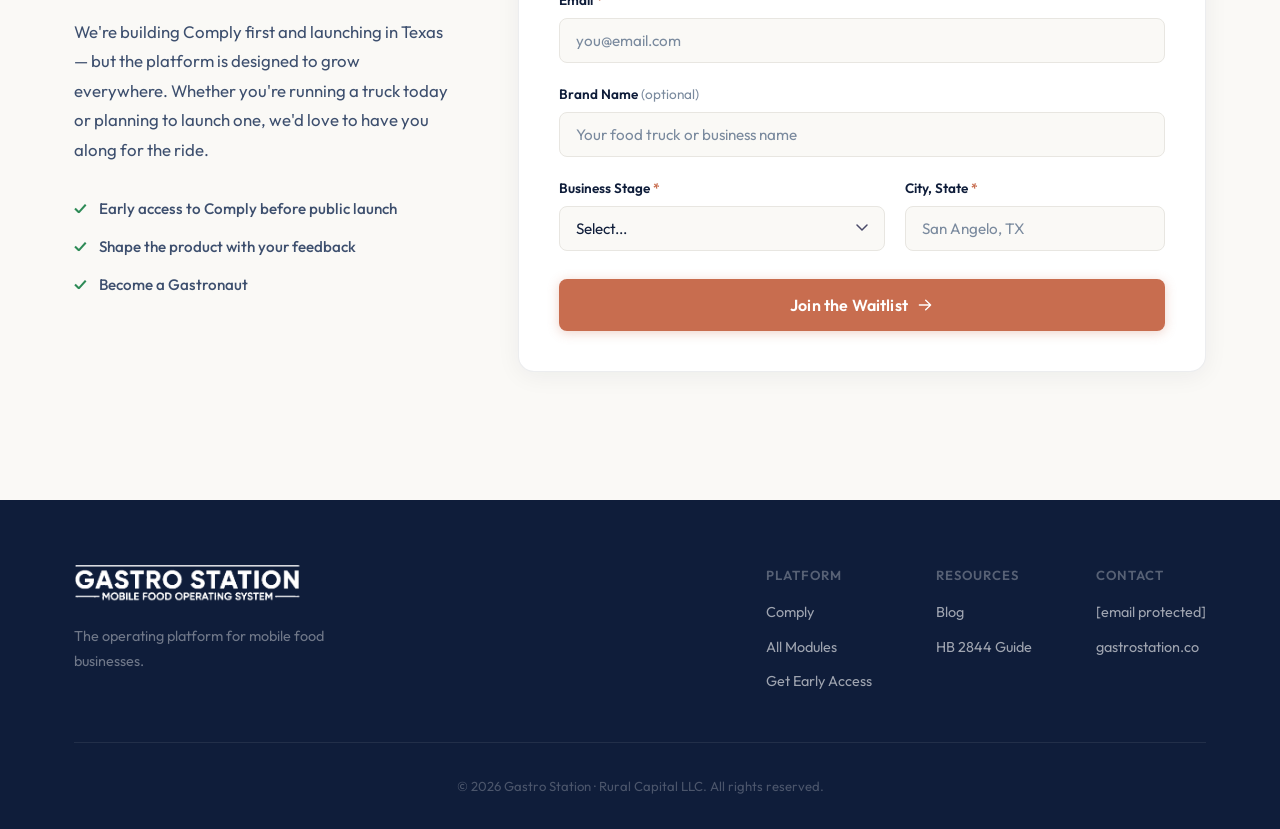
==== commit 9e1bae7c: "Fix mobile hamburger wiring and restore page script tails Co-authored-by: Jeremy Fluhmann <fluhmann@" ====
--- a/index.html
+++ b/index.html
@@ -461,4 +461,12 @@
                 </div>
             </div>
             <div class="footer-bottom">
-                <p>&copy; 2026 Gastro Station &middot; Rural+                <p>&copy; 2026 Gastro Station &middot; Rural Capital LLC. All rights reserved.</p>
+            </div>
+        </div>
+    </footer>
+
+    <script data-cfasync="false" src="/cdn-cgi/scripts/5c5dd728/cloudflare-static/email-decode.min.js"></script>
+    <script src="js/main.js" defer></script>
+</body>
+</html>
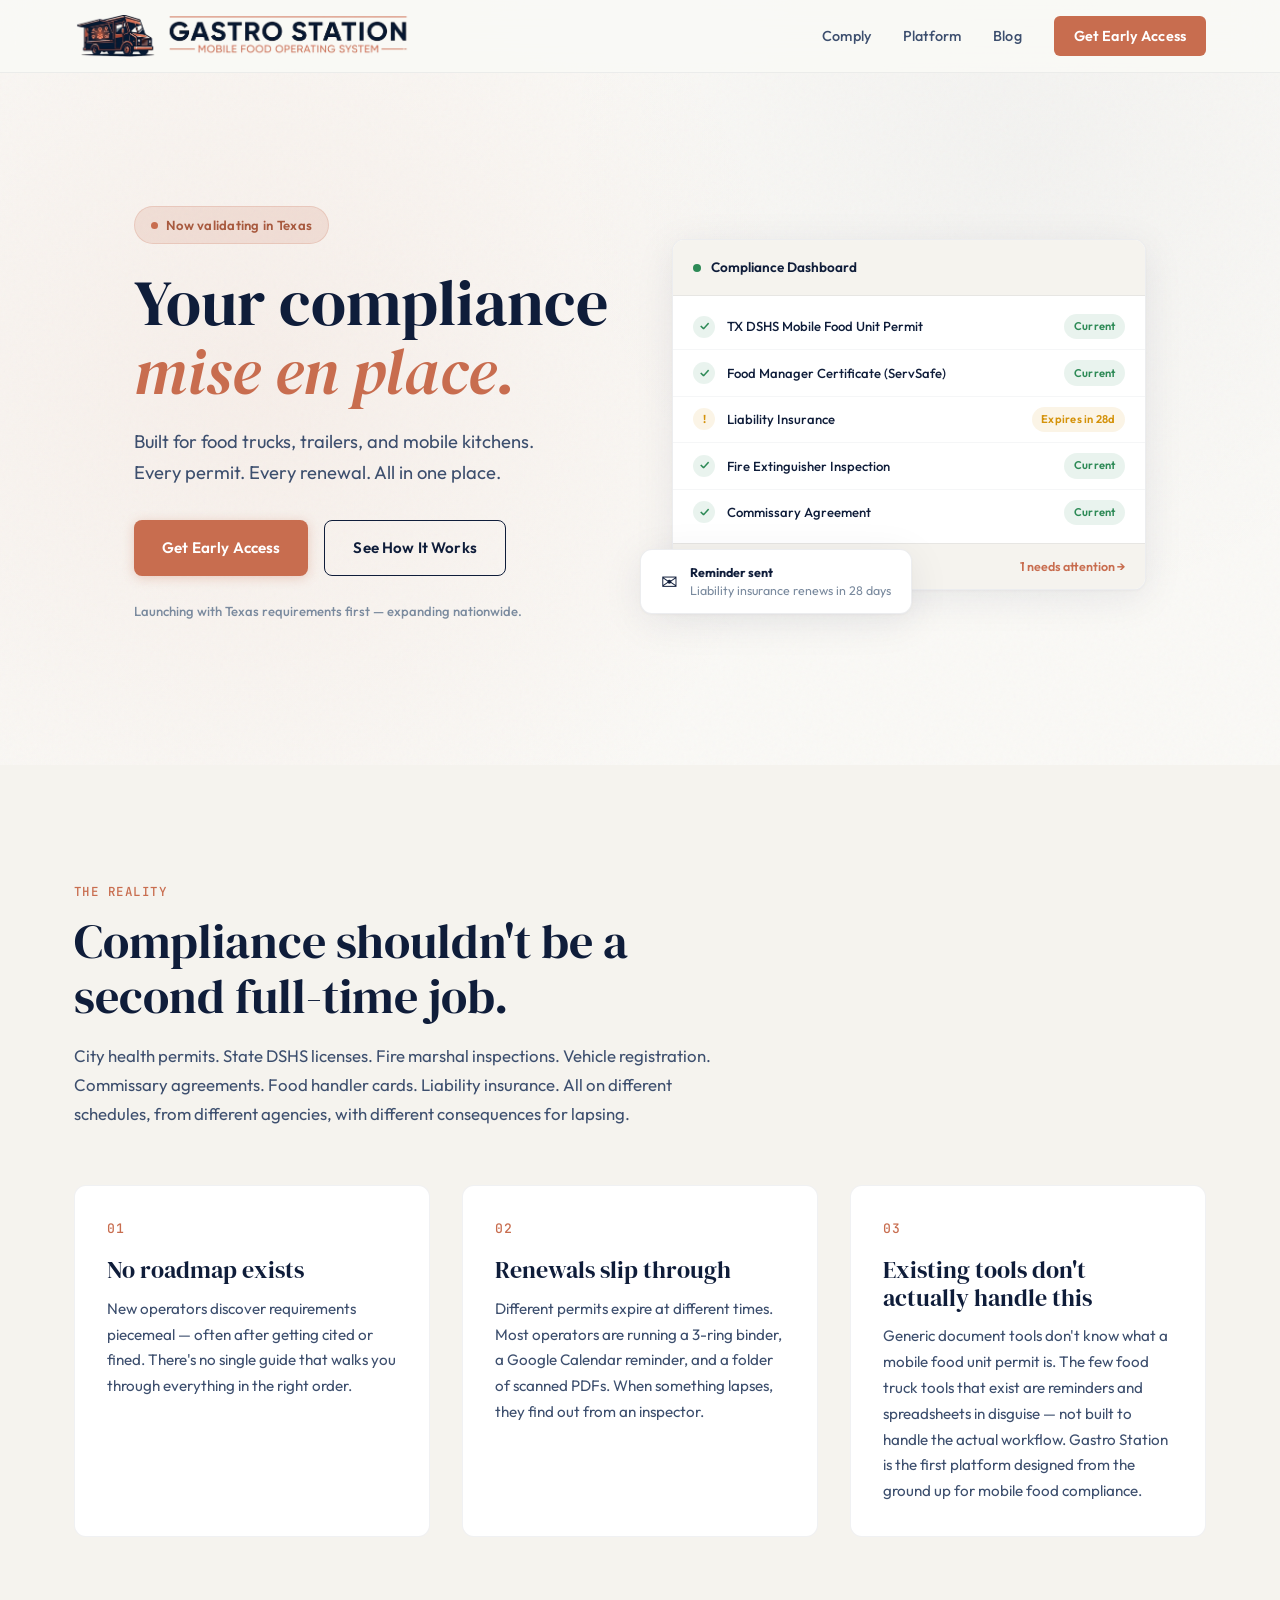
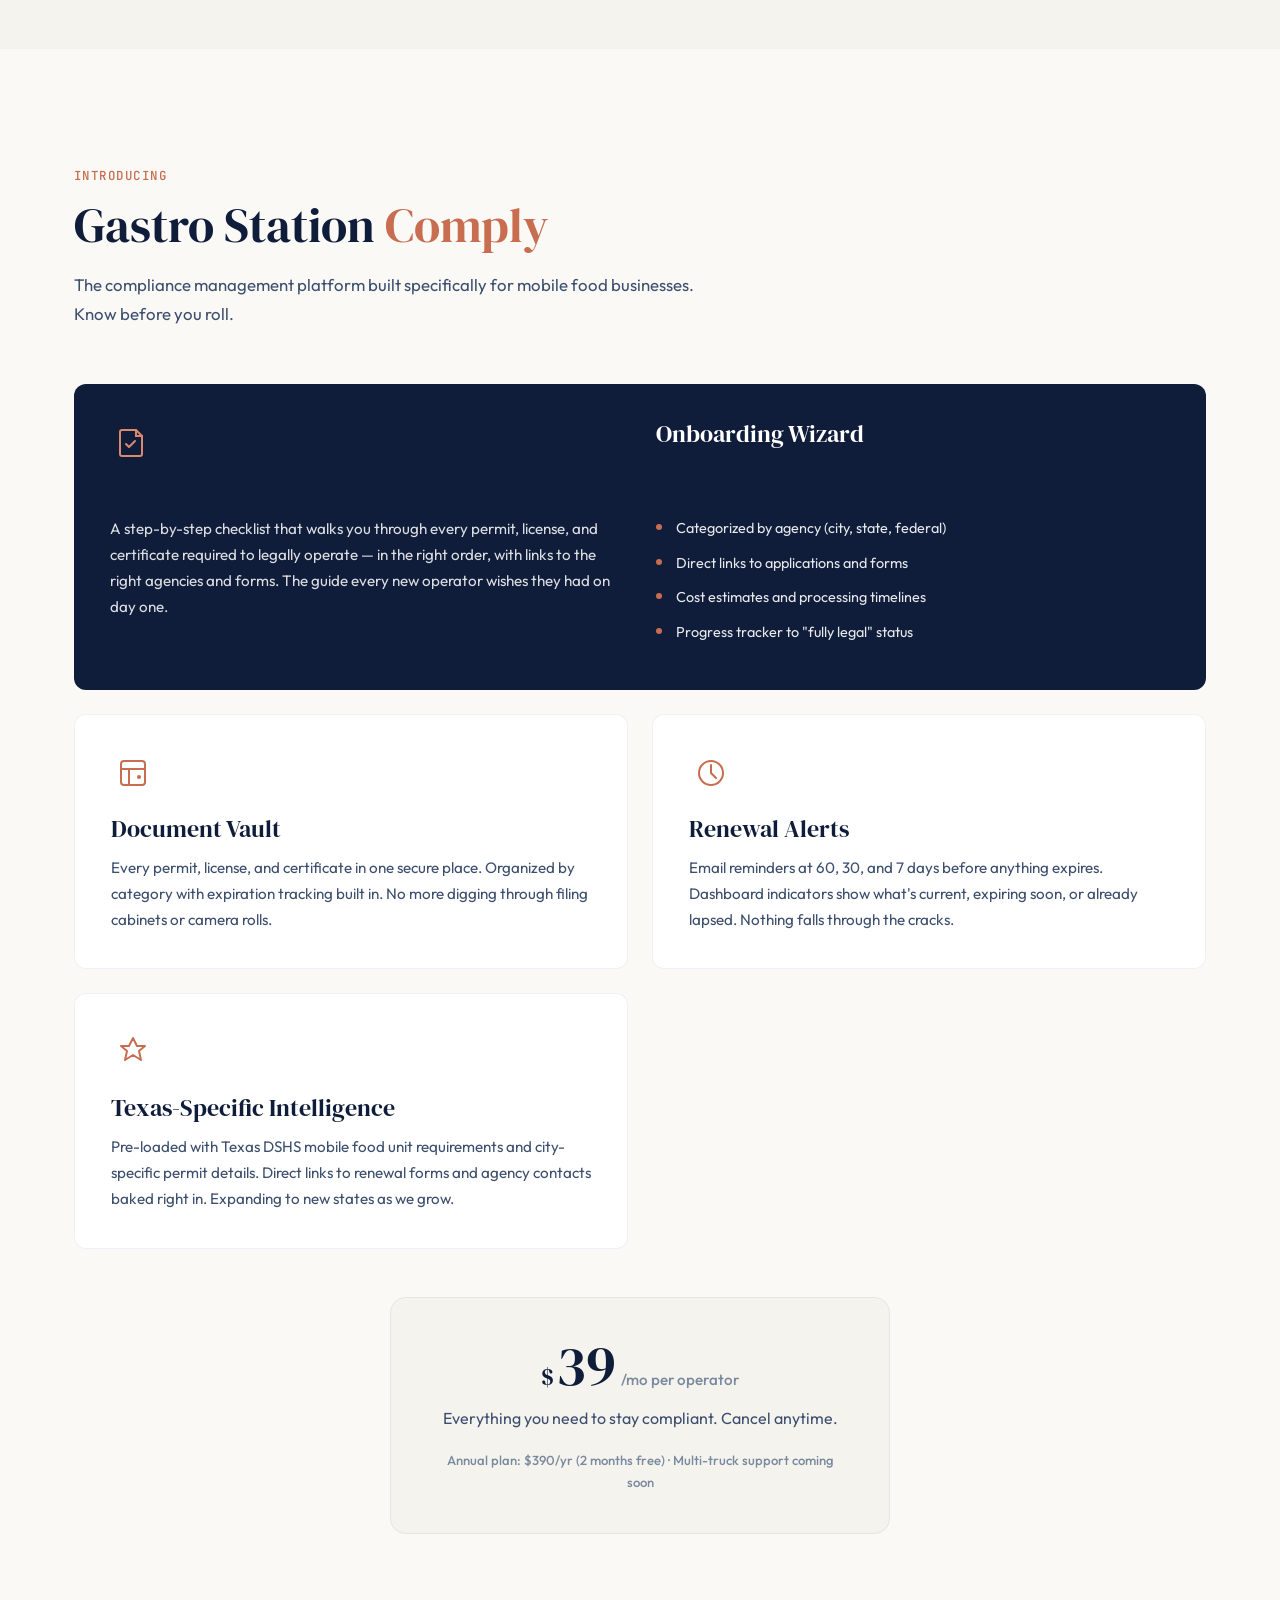
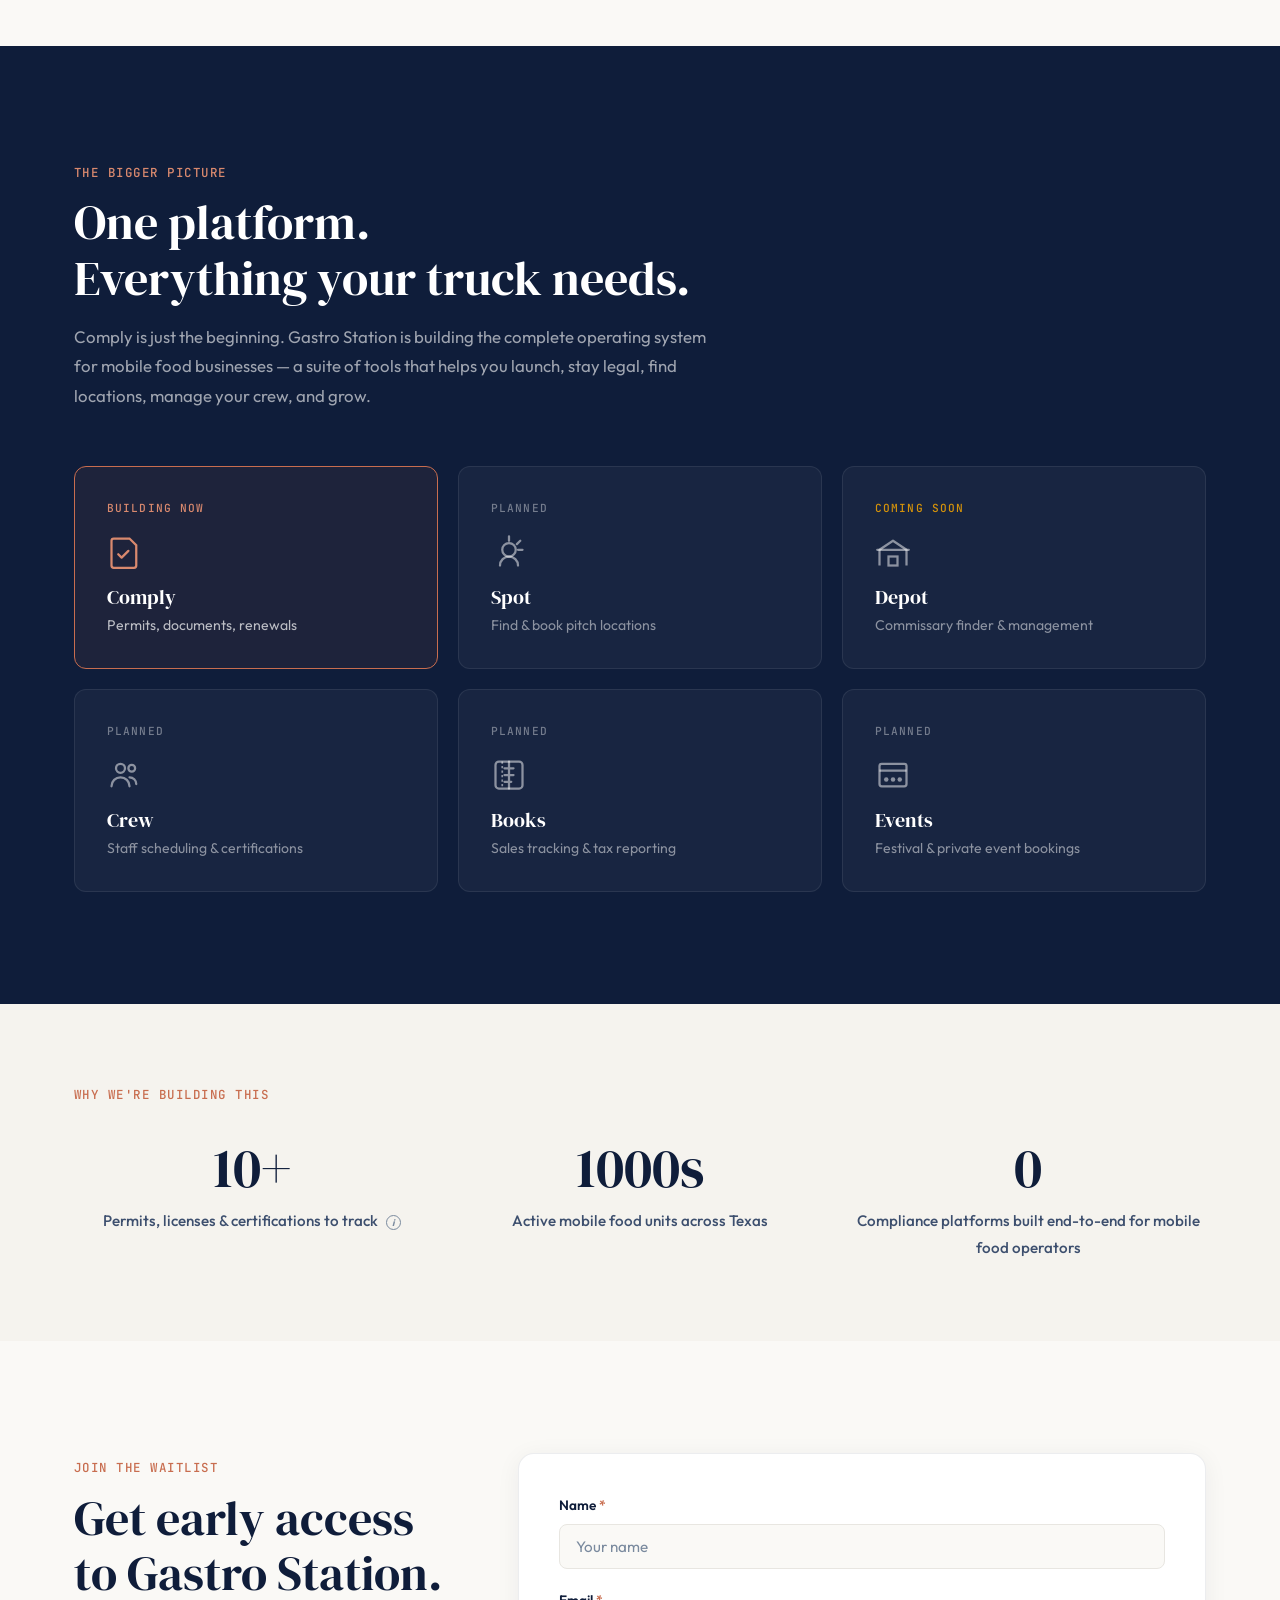
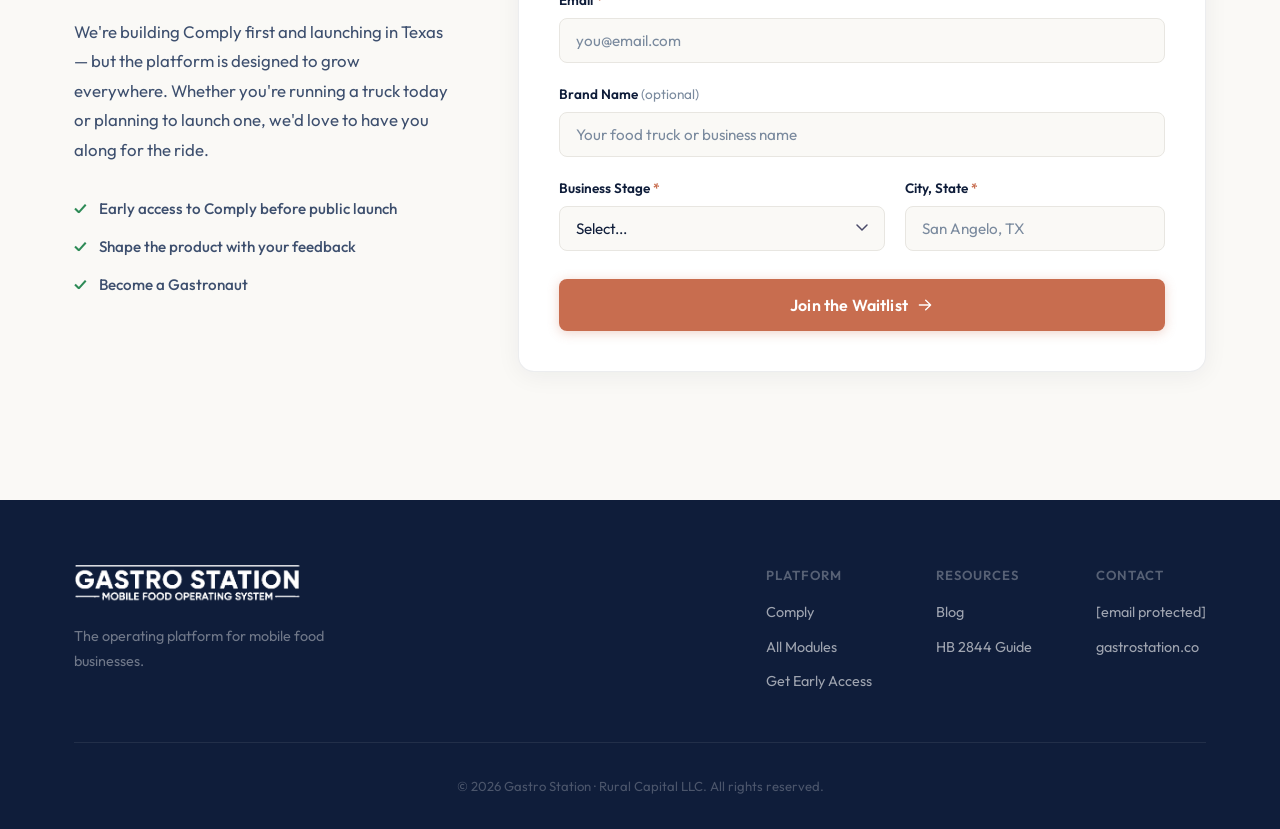
==== commit 92f28954: "Fix mobile overflow in nav and pricing/signup sections Co-authored-by: Jeremy Fluhmann <fluhmann@gma" ====
--- a/index.html
+++ b/index.html
@@ -265,7 +265,7 @@
                     </div>
                     <p class="pricing-desc">Everything you need to stay compliant. Cancel anytime.</p>
                     <div class="pricing-details">
-                        <span>Annual plan: $390/yr (2 months free) &nbsp;&middot;&nbsp; Multi-truck support coming soon</span>
+                        <span>Annual plan: $390/yr (2 months free) &middot; Multi-truck support coming soon</span>
                     </div>
                 </div>
             </div>
--- a/css/style.css
+++ b/css/style.css
@@ -198,17 +198,23 @@
     align-items: center;
     justify-content: space-between;
     height: 72px;
+    gap: 0.75rem;
 }
 
 .nav-logo {
     display: flex;
     align-items: center;
     text-decoration: none;
+    min-width: 0;
+    flex: 1 1 auto;
+    max-width: 340px;
 }
 
 .nav-logo-img {
-    height: 44px;
-    width: auto;
+    display: block;
+    width: 100%;
+    height: auto;
+    max-height: 44px;
 }
 
 .nav-links {
@@ -250,6 +256,7 @@
     border: none;
     cursor: pointer;
     padding: 4px;
+    flex: 0 0 auto;
 }
 
 .nav-toggle span {
@@ -810,6 +817,10 @@
     color: var(--warm-gray);
     font-weight: 500;
     flex-wrap: wrap;
+}
+
+.pricing-details span {
+    overflow-wrap: anywhere;
 }
 
 .pricing-divider {
@@ -1257,6 +1268,8 @@
 
     .nav-links { display: none; }
     .nav-toggle { display: flex; }
+    .nav-logo { max-width: calc(100% - 56px); }
+    .nav-logo-img { max-height: 36px; }
 
     .hero {
         padding: 8rem 0 4rem;
@@ -1294,6 +1307,10 @@
         gap: 2.5rem;
     }
 
+    .signup-form-wrapper {
+        padding: 1.5rem;
+    }
+
     .form-row {
         grid-template-columns: 1fr;
     }
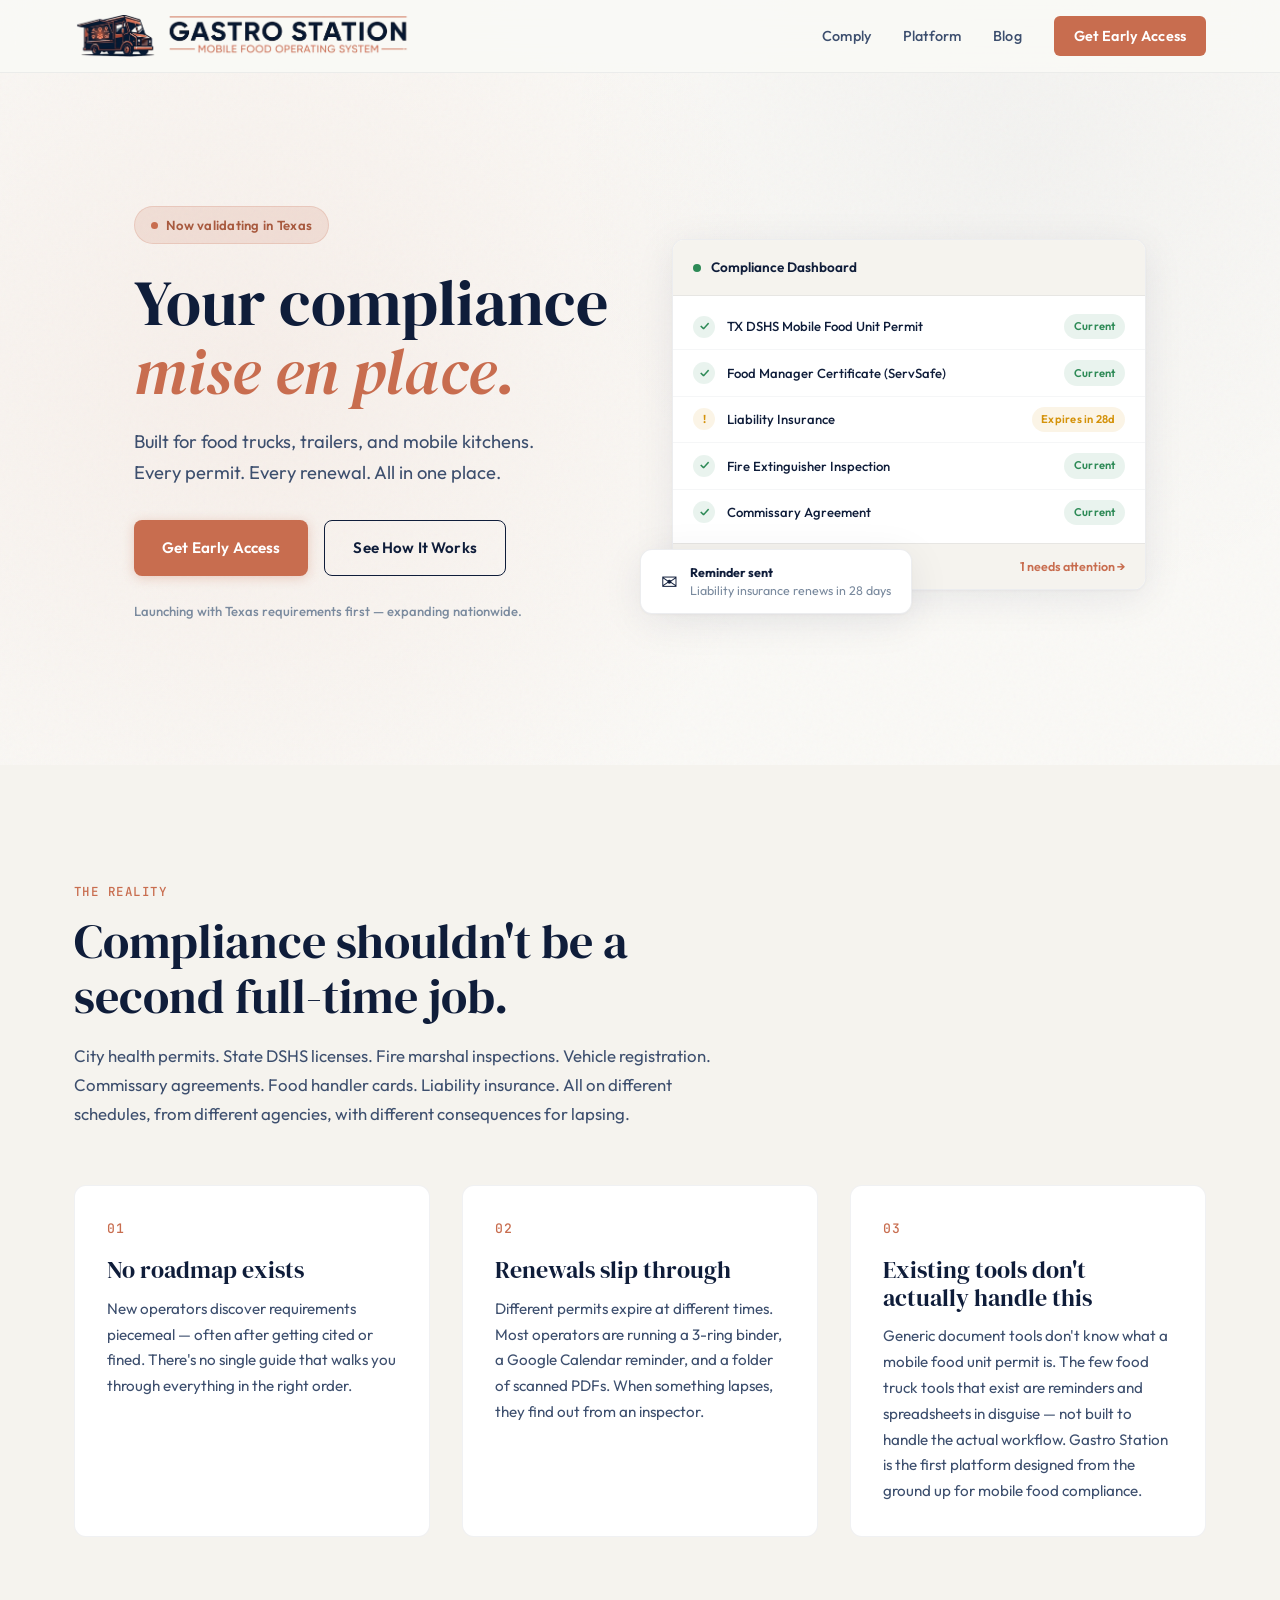
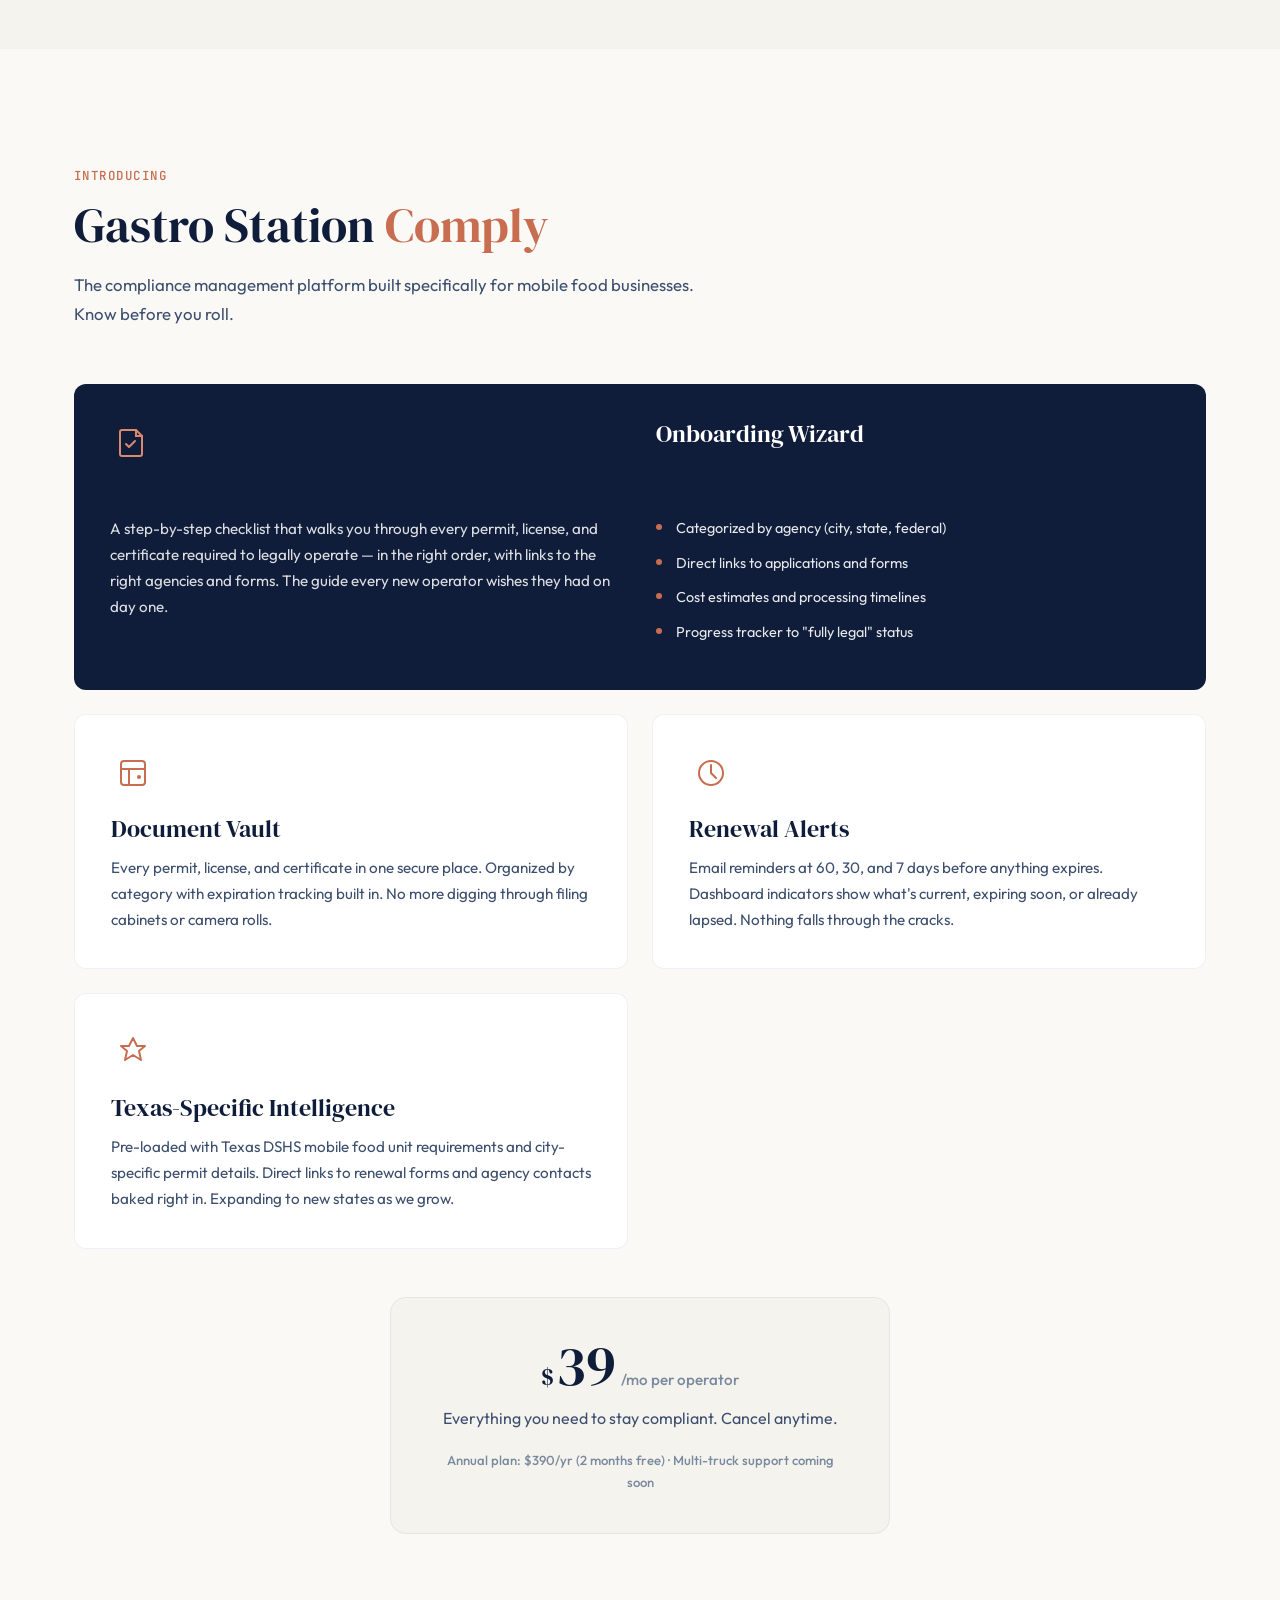
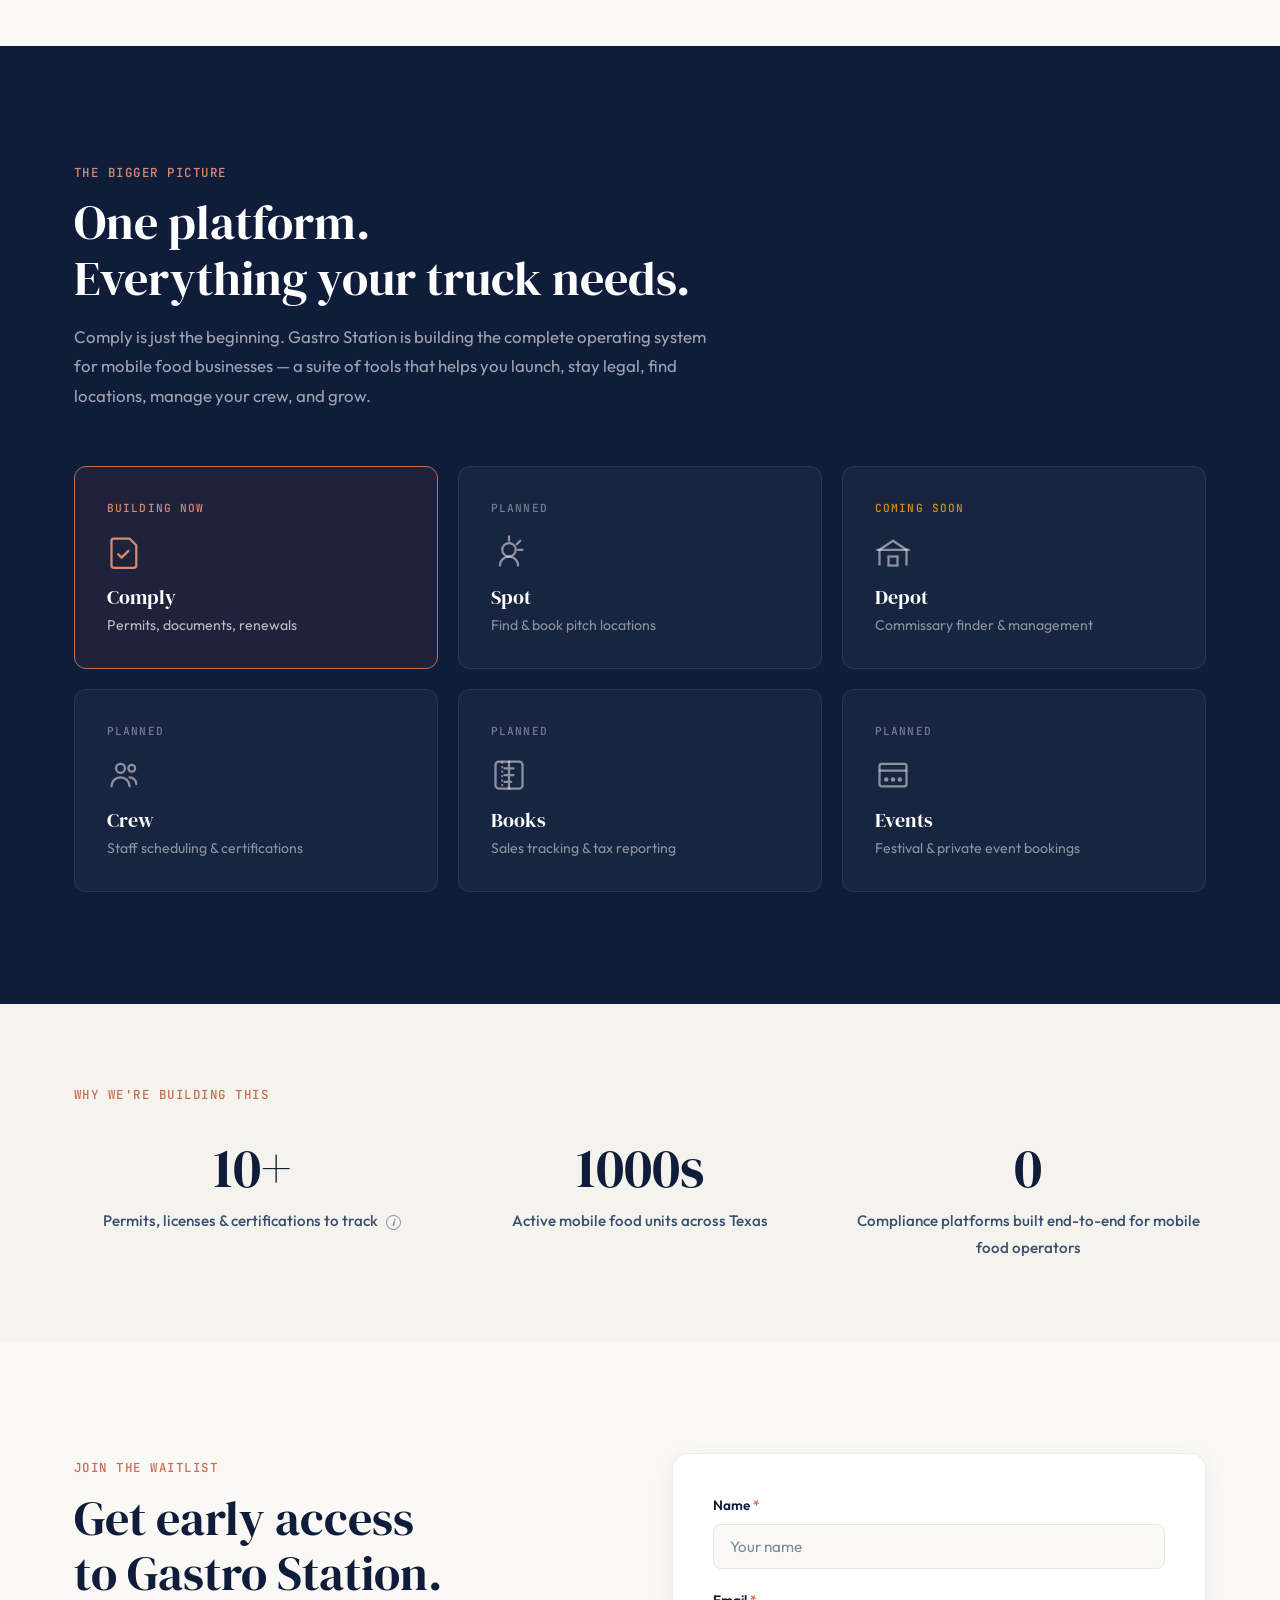
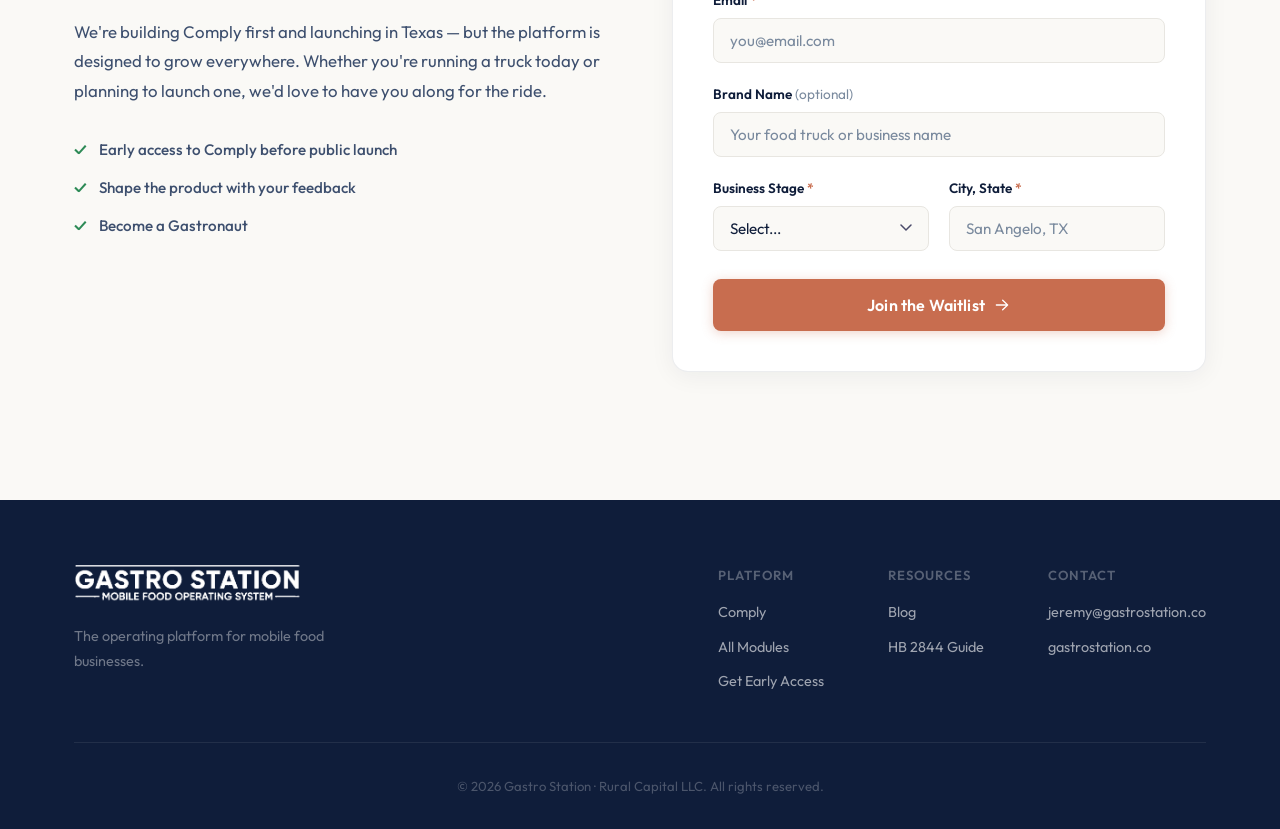
==== commit c164424d: "Remove Cloudflare email-decode dependency from pages Co-authored-by: Jeremy Fluhmann <fluhmann@gmail" ====
--- a/index.html
+++ b/index.html
@@ -455,7 +455,7 @@
                     </div>
                     <div class="footer-col">
                         <h4>Contact</h4>
-                        <a href="/cdn-cgi/l/email-protection#2d47485f4840546d4a4c5e595f425e594c59444243034e42"><span class="__cf_email__" data-cfemail="fe949b8c9b9387be999f8d8a8c918d8a9f8a979190d09d91">[email&#160;protected]</span></a>
+                        <a href="mailto:jeremy@gastrostation.co">jeremy@gastrostation.co</a>
                         <a href="https://gastrostation.co">gastrostation.co</a>
                     </div>
                 </div>
@@ -466,7 +466,6 @@
         </div>
     </footer>
 
-    <script data-cfasync="false" src="/cdn-cgi/scripts/5c5dd728/cloudflare-static/email-decode.min.js"></script>
     <script src="js/main.js" defer></script>
 </body>
 </html>
--- a/css/style.css
+++ b/css/style.css
@@ -61,6 +61,7 @@
     scroll-behavior: smooth;
     -webkit-font-smoothing: antialiased;
     -moz-osx-font-smoothing: grayscale;
+    overflow-x: clip;
 }
 
 body {
@@ -1116,6 +1117,9 @@
 input[type="text"],
 input[type="email"],
 select {
+    width: 100%;
+    max-width: 100%;
+    min-width: 0;
     padding: 0.75rem 1rem;
     font-family: var(--font-body);
     font-size: 0.95rem;
@@ -1129,6 +1133,7 @@
 }
 
 select {
+    display: block;
     background-image: url("data:image/svg+xml,%3Csvg xmlns='http://www.w3.org/2000/svg' width='12' height='8' viewBox='0 0 12 8'%3E%3Cpath d='M1 1l5 5 5-5' stroke='%234a4a6a' stroke-width='1.5' fill='none' stroke-linecap='round'/%3E%3C/svg%3E");
     background-repeat: no-repeat;
     background-position: right 1rem center;
